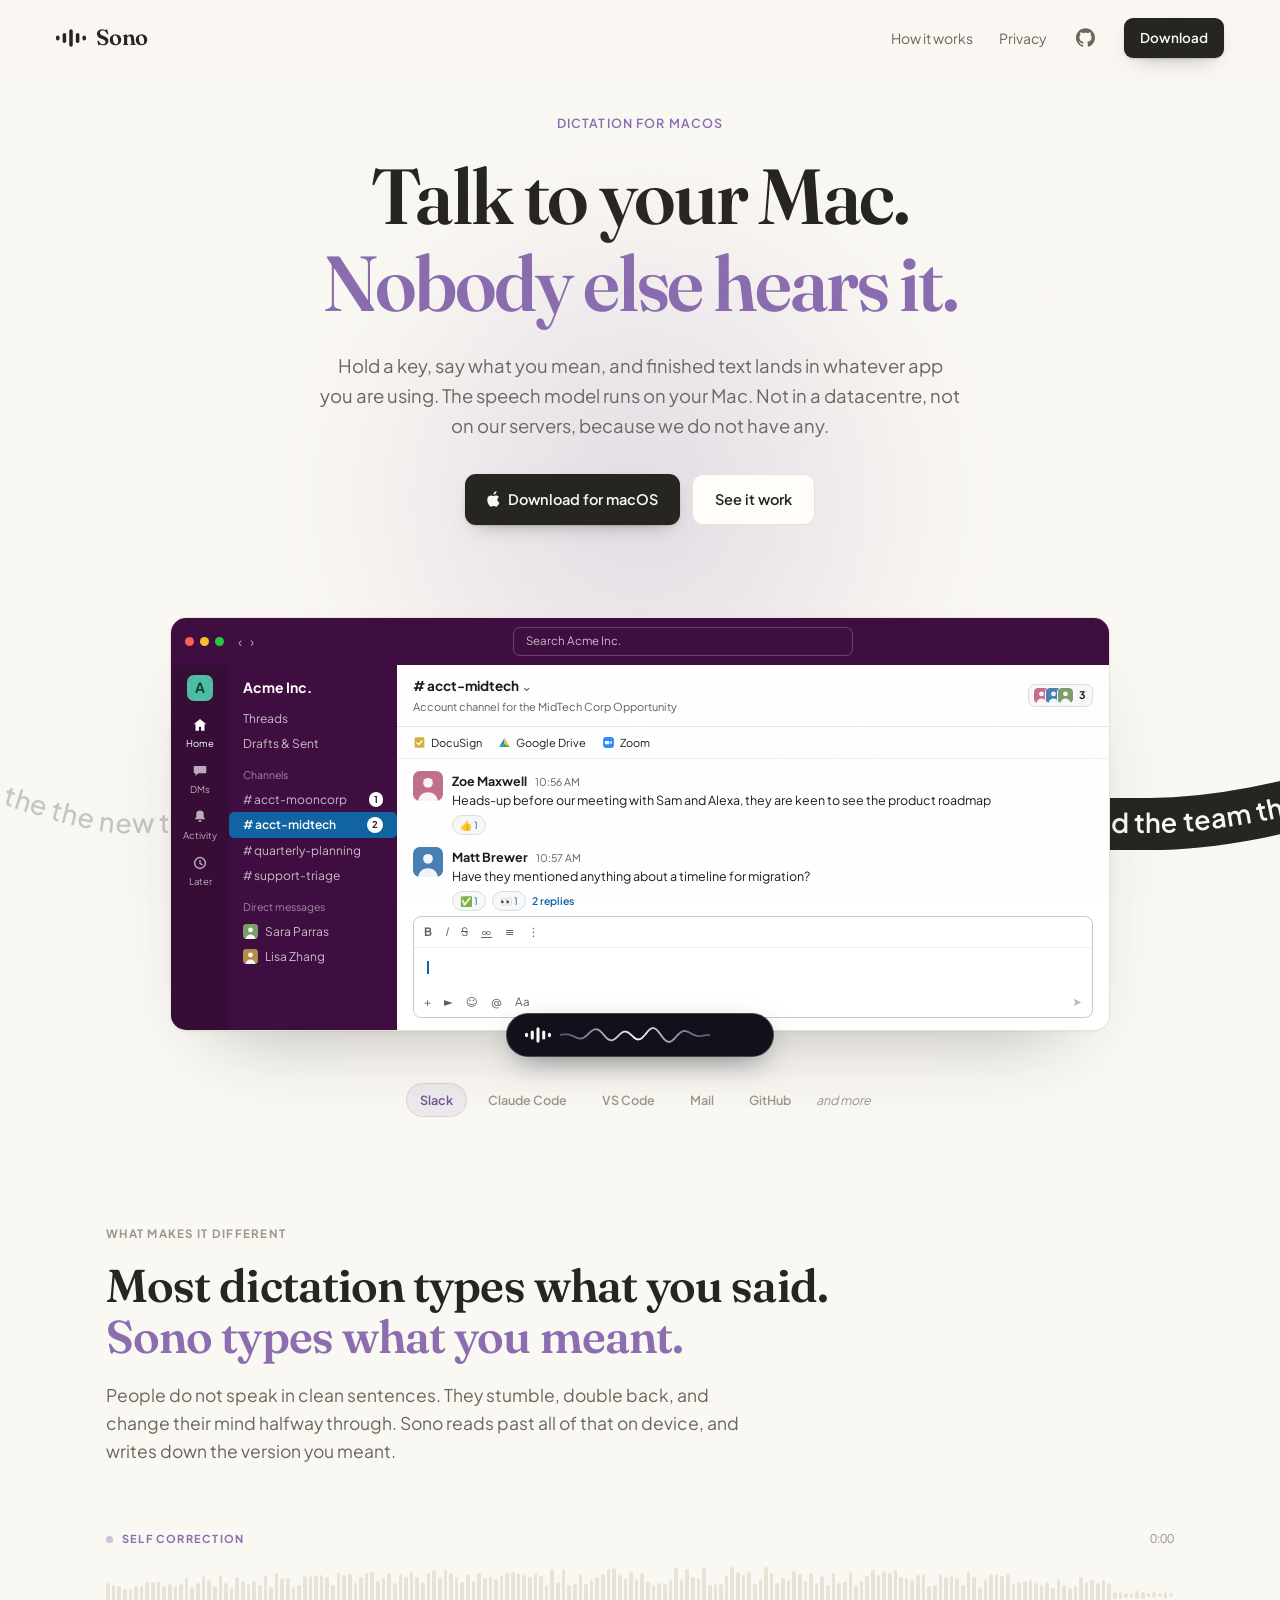
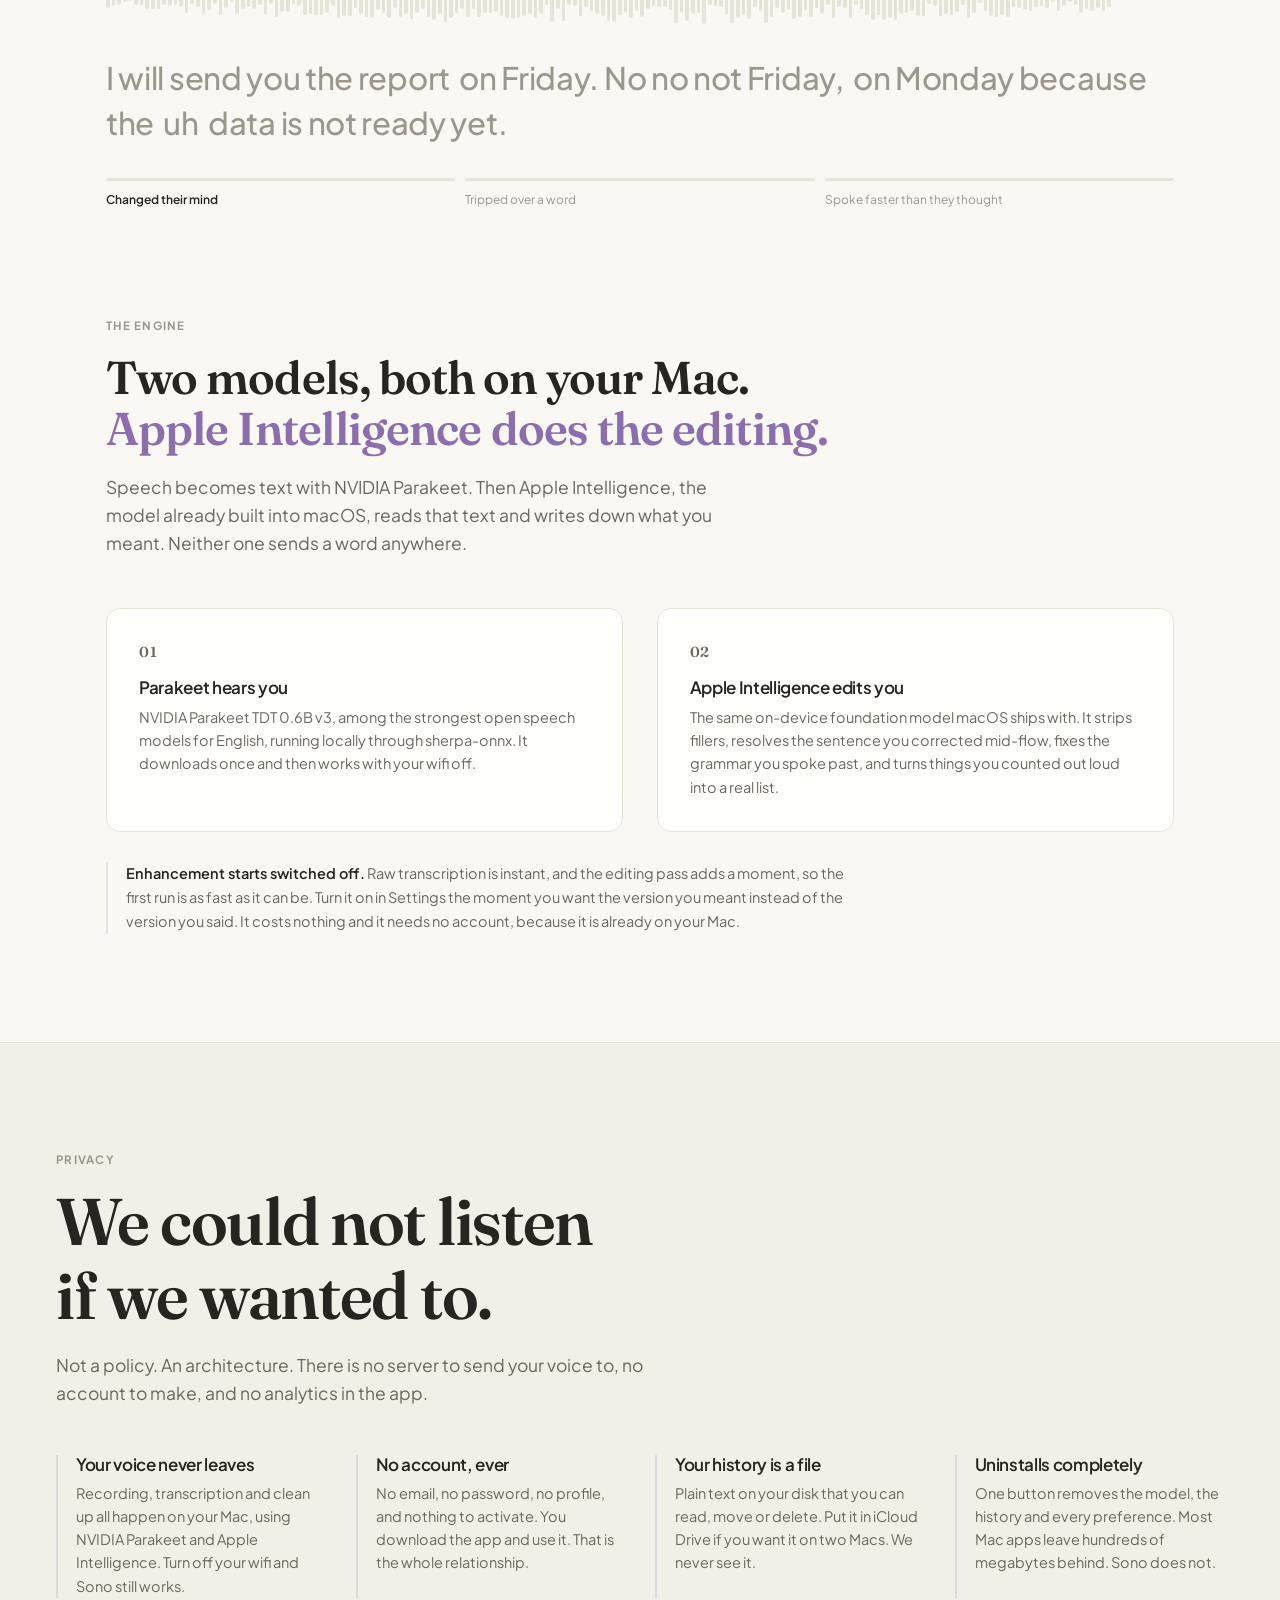
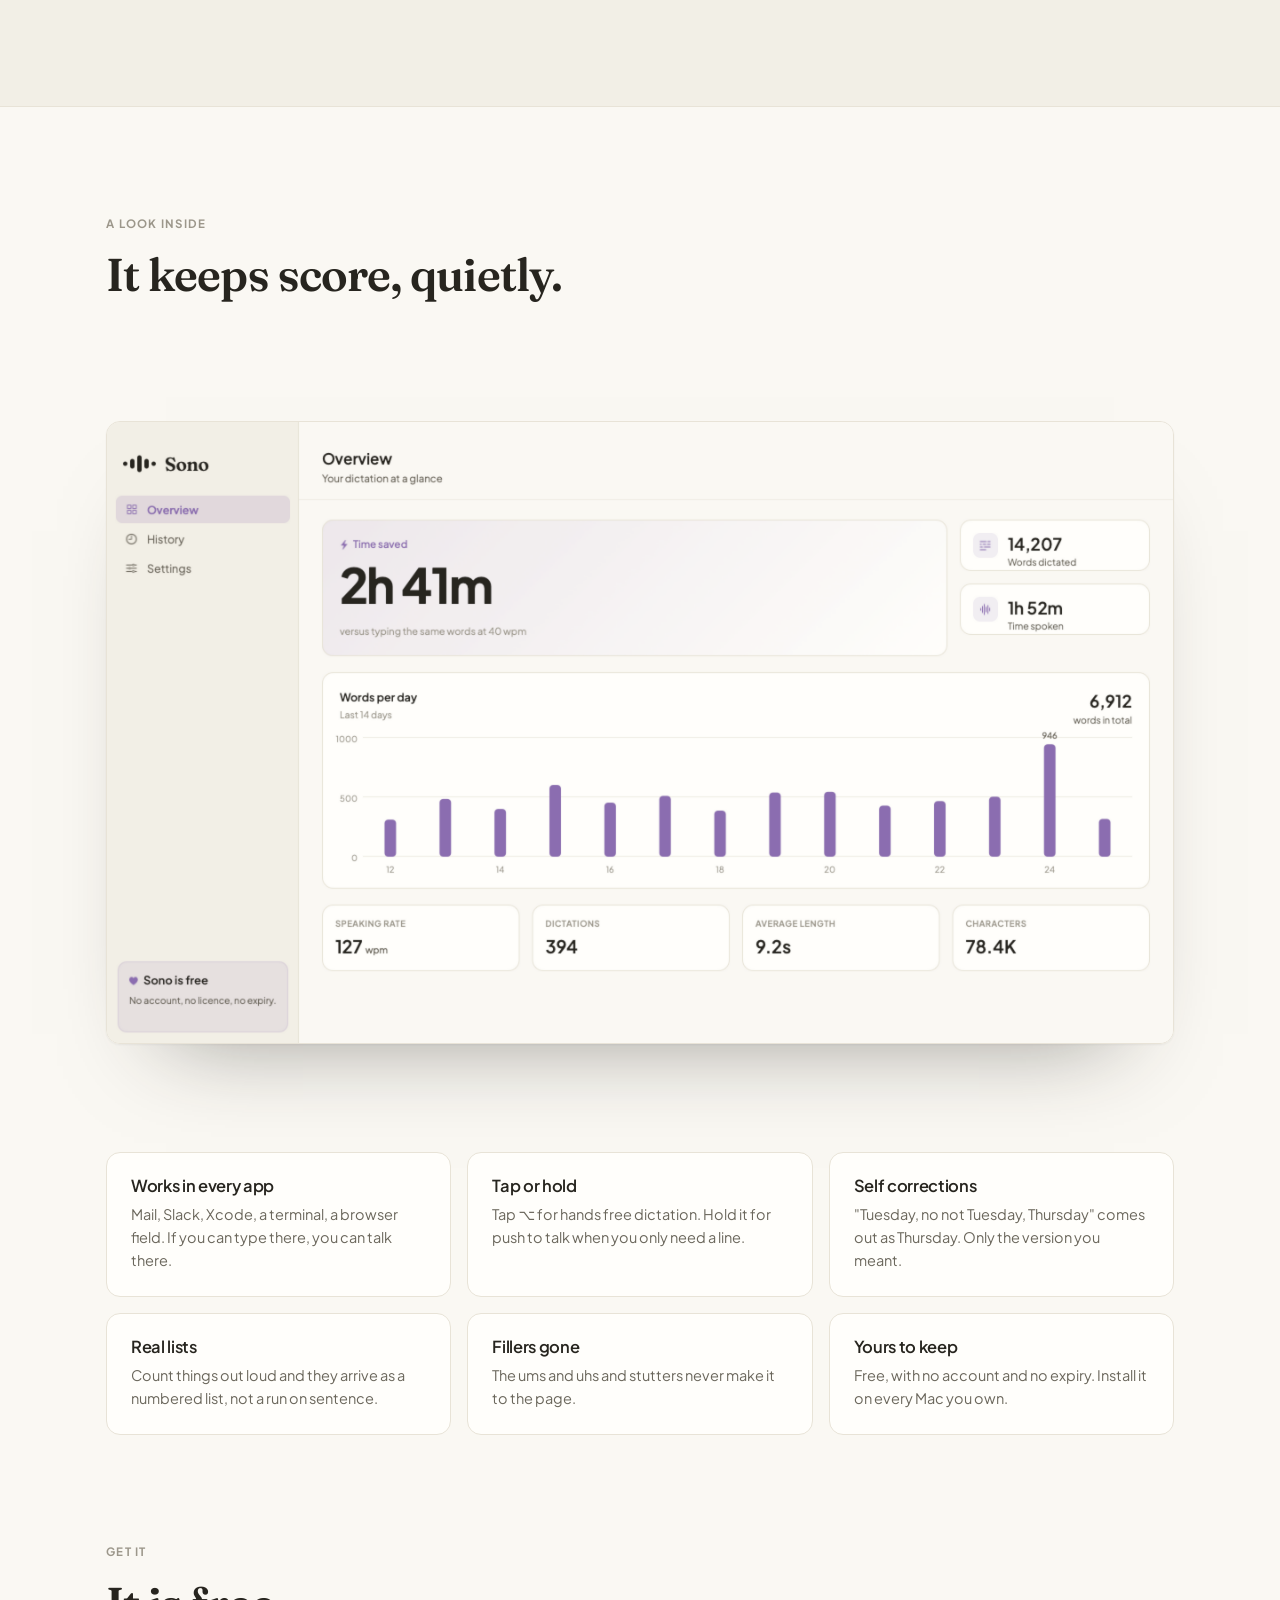
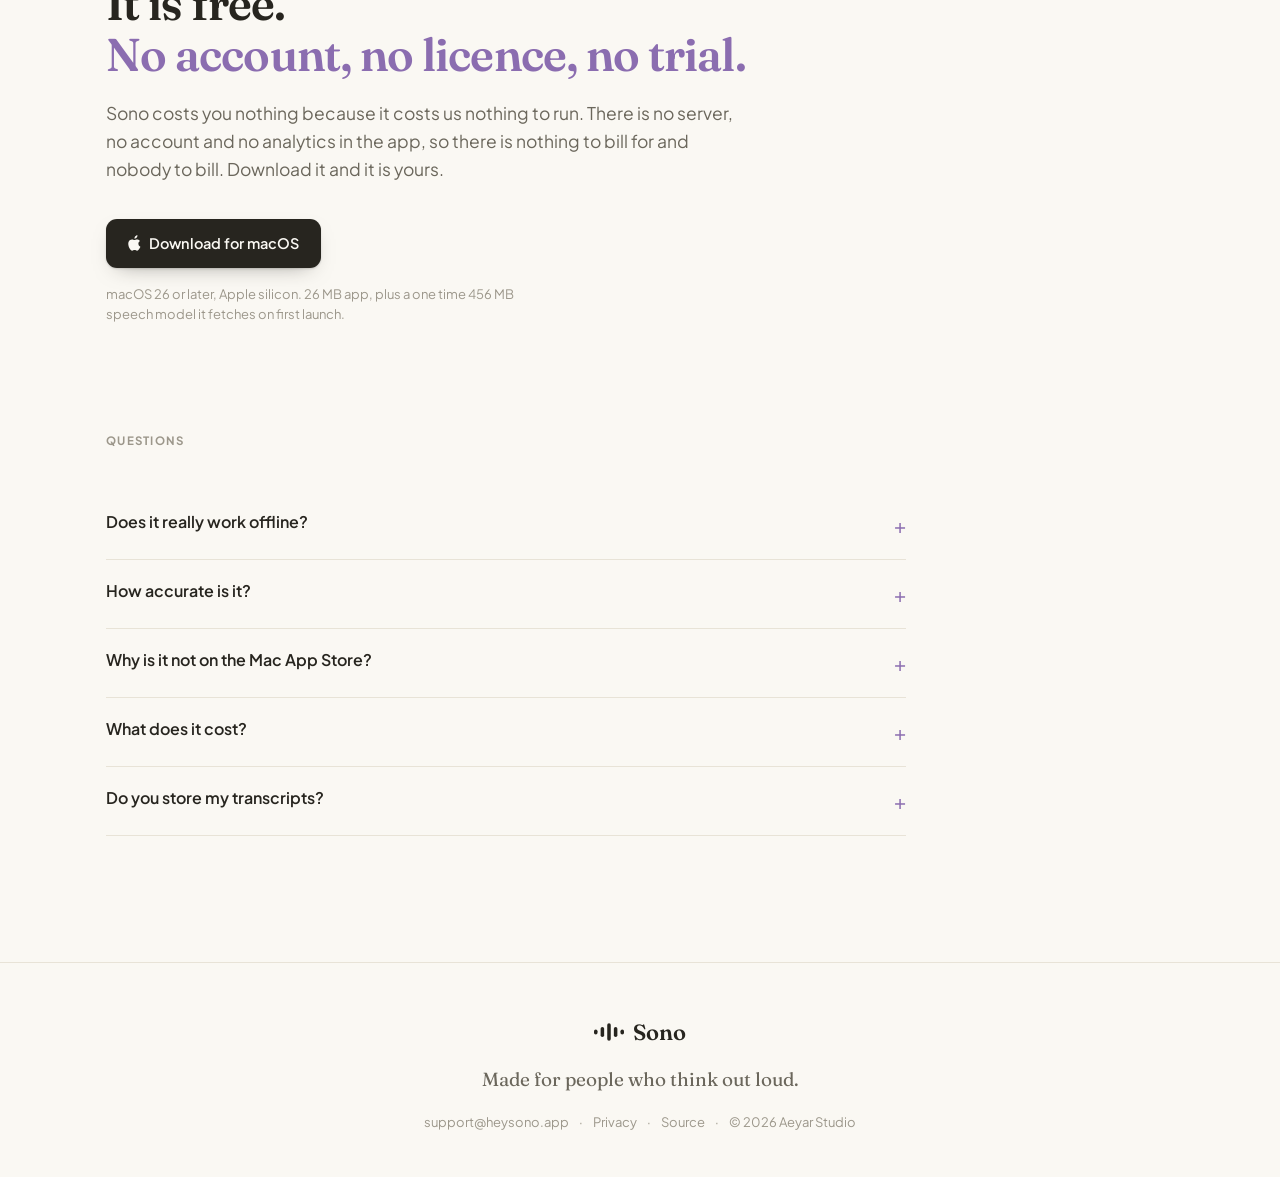
==== Web/index.html @ 5f184757 "Link the source from the site The repo went public today and nothing on heysono.app pointed at it.  " ====
<!doctype html>
<html lang="en">
<head>
<meta charset="utf-8" />
<meta name="viewport" content="width=device-width, initial-scale=1" />
<title>Sono · Dictation that stays on your Mac</title>
<meta name="description" content="Speak anywhere on your Mac and get finished text. Fillers gone, grammar fixed, spoken lists turned into real lists. Nothing is uploaded. Free." />
<link rel="stylesheet" href="css/style.css" />
<link rel="icon" href="img/favicon.svg" type="image/svg+xml" />
<meta property="og:title" content="Sono" />
<meta property="og:description" content="Dictation that stays on your Mac. Free." />
</head>
<body>

<!-- Paper grain. A flat cream fill reads digital; a little tooth reads made. -->
<svg class="grain" aria-hidden="true"><filter id="g"><feTurbulence type="fractalNoise" baseFrequency="0.9" numOctaves="3" /></filter><rect width="100%" height="100%" filter="url(#g)" /></svg>

<header class="nav">
  <a class="brand" href="#top" aria-label="Sono home">
    <svg class="mark" viewBox="0 0 34 20" aria-hidden="true">
      <rect x="0"  y="7.2" width="4" height="5.6" rx="2" />
      <rect x="7.5" y="4.2" width="4" height="11.6" rx="2" />
      <rect x="15" y="0"   width="4" height="20"   rx="2" />
      <rect x="22.5" y="4.2" width="4" height="11.6" rx="2" />
      <rect x="30" y="7.2" width="4" height="5.6" rx="2" />
    </svg>
    <span class="wordmark">Sono</span>
  </a>
  <nav class="nav-links">
    <a href="#how">How it works</a>
    <a href="#privacy">Privacy</a>
    <!-- Icon only, so it survives the 720px rule that drops the text links.
         Icon-only links need an accessible name; the title is for the tooltip,
         the aria-label is what a screen reader announces. -->
    <a class="nav-icon" href="https://github.com/aeyar-studio/sono"
       target="_blank" rel="noopener" aria-label="Sono on GitHub" title="Source on GitHub">
      <svg viewBox="0 0 24 24" aria-hidden="true" focusable="false">
        <path fill="currentColor" d="M12 .297c-6.63 0-12 5.373-12 12 0 5.303 3.438 9.8 8.205 11.385.6.113.82-.258.82-.577 0-.285-.01-1.04-.015-2.04-3.338.724-4.042-1.61-4.042-1.61C4.422 18.07 3.633 17.7 3.633 17.7c-1.087-.744.084-.729.084-.729 1.205.084 1.838 1.236 1.838 1.236 1.07 1.835 2.809 1.305 3.495.998.108-.776.417-1.305.76-1.605-2.665-.3-5.466-1.332-5.466-5.93 0-1.31.465-2.38 1.235-3.22-.135-.303-.54-1.523.105-3.176 0 0 1.005-.322 3.3 1.23.96-.267 1.98-.399 3-.405 1.02.006 2.04.138 3 .405 2.28-1.552 3.285-1.23 3.285-1.23.645 1.653.24 2.873.12 3.176.765.84 1.23 1.91 1.23 3.22 0 4.61-2.805 5.625-5.475 5.92.42.36.81 1.096.81 2.22 0 1.606-.015 2.896-.015 3.286 0 .315.21.69.825.57C20.565 22.092 24 17.592 24 12.297c0-6.627-5.373-12-12-12" />
      </svg>
    </a>
    <a class="btn btn-solid btn-sm" href="/releases/Sono-1.0.dmg" download>Download</a>
  </nav>
</header>

<main id="top">

  <!-- ─────────────────────────────── hero -->
  <section class="hero">
    <div class="hero-glow" aria-hidden="true"></div>
    <p class="eyebrow reveal">Dictation for macOS</p>
    <h1 class="reveal">
      <span class="line">Talk to your Mac.</span>
      <span class="line accent-text">Nobody else hears it.</span>
    </h1>
    <p class="lede reveal">
      Hold a key, say what you mean, and finished text lands in whatever app you
      are using. The speech model runs on your Mac. Not in a datacentre, not on
      our servers, because we do not have any.
    </p>

    <div class="cta reveal">
      <a class="btn btn-solid" href="/releases/Sono-1.0.dmg" download>
        <!-- viewBox cropped to the mark's own ink, so it fills the box it is
             given instead of floating in 24x24 of padding. -->
        <svg class="btn-apple" viewBox="5.2 2.6 14.5 18.3" aria-hidden="true">
          <path d="M17.05 12.54c-.02-2.14 1.75-3.17 1.83-3.22-1-1.46-2.55-1.66-3.1-1.68-1.32-.13-2.58.77-3.25.77-.68 0-1.71-.75-2.81-.73-1.45.02-2.78.84-3.52 2.13-1.5 2.6-.38 6.45 1.08 8.56.72 1.03 1.57 2.18 2.69 2.14 1.08-.04 1.49-.7 2.79-.7 1.3 0 1.67.7 2.8.68 1.16-.02 1.9-1.05 2.61-2.09.82-1.19 1.16-2.34 1.18-2.4-.03-.01-2.26-.87-2.28-3.45z" />
          <path d="M15.16 5.6c.59-.72.99-1.72.88-2.72-.86.03-1.9.57-2.51 1.29-.55.63-1.02 1.65-.89 2.62.96.08 1.93-.48 2.52-1.19z" />
        </svg>
        Download for macOS
      </a>
      <a class="btn btn-ghost" href="#how">See it work</a>
    </div>

    <!-- The island, animating through its real states, into a different app each
         pass. This is the product's UI, not a stock illustration. Scene markup
         lives in js/site.js so the six apps stay next to their copy. -->
    <div class="stage reveal" aria-hidden="true">
      <!-- The stream, running behind the window. Loose grey speech goes in the
           left side, the set black ribbon comes out the right: the app window
           itself is the aperture, so there is no separate pill to explain.

           Fixed 1900px wide against a 1900-unit viewBox, so one unit is one
           pixel. The middle of the path is flat, so both cut edges are vertical.

           The cuts are at 880 and 1020, and they are constants rather than
           measured, because the window is always centred and never wider than
           940px, so it spans at least 783 to 1117 at any viewport. Anything cut
           between those is behind the window at every width. Deriving them from
           a measured rect needed an observer, and a stale or missed measurement
           put the cut *outside* the window, which is what showed the ribbon's
           blunt start in the first place. -->
      <svg class="stream-svg" viewBox="0 0 1900 300">
        <defs>
          <path id="stream-path" d="M -120 62 C 250 62 340 150 440 150 L 1460 150 C 1620 150 1760 62 2020 62" />
          <clipPath id="stream-before"><rect x="-600" y="-80" width="1480" height="460" /></clipPath>
          <clipPath id="stream-after"><rect x="1020" y="-80" width="1580" height="460" /></clipPath>
        </defs>

        <use href="#stream-path" class="stream-ribbon" clip-path="url(#stream-after)" />

        <!-- dy belongs on <text>, not on <textPath>: on the textPath it is
             ignored, which left the baseline sitting on the path and the type
             riding high in the ribbon. Here it offsets perpendicular to the
             curve, so the cap band straddles the path the whole way along. -->
        <text class="stream-raw" clip-path="url(#stream-before)" dy="0.34em">
          <textPath id="stream-raw-tp" href="#stream-path"></textPath>
        </text>
        <text class="stream-clean" clip-path="url(#stream-after)" dy="0.34em">
          <textPath id="stream-clean-tp" href="#stream-path"></textPath>
        </text>
      </svg>

      <div class="fake-window" id="scene"></div>
      <div class="island" id="island">
        <svg class="island-mark" viewBox="0 0 34 20" aria-hidden="true">
          <rect x="0"  y="7.2" width="4" height="5.6" rx="2" />
          <rect x="7.5" y="4.2" width="4" height="11.6" rx="2" />
          <rect x="15" y="0"   width="4" height="20"   rx="2" />
          <rect x="22.5" y="4.2" width="4" height="11.6" rx="2" />
          <rect x="30" y="7.2" width="4" height="5.6" rx="2" />
        </svg>
        <canvas id="wave" width="240" height="40"></canvas>
        <span class="island-label" id="island-label">hold ⌥</span>
      </div>
    </div>

    <div class="scene-tabs reveal" id="scene-tabs" role="group" aria-label="Preview Sono in a different app"></div>
  </section>

  <!-- ─────────────────────────────── the differentiator -->
  <section class="section" id="how">
    <p class="kicker reveal">What makes it different</p>
    <h2 class="reveal">Most dictation types what you said.<br /><em>Sono types what you meant.</em></h2>
    <p class="section-lede reveal">
      People do not speak in clean sentences. They stumble, double back, and
      change their mind halfway through. Sono reads past all of that on device,
      and writes down the version you meant.
    </p>

    <!-- A listening pass, not a before/after table.
         Speech is sound over time, so this is built on a timeline: a real
         waveform with a playhead, and one transcript that Sono cleans up as the
         head sweeps across it. The whole spoken sentence is present from the
         start (nothing streams in, because nothing streams in the app either);
         what moves is the read position. Words behind the head are resolved,
         words ahead of it are still raw. Junk gets struck and lifted out as the
         head reaches it, so the correction is tied to a position in the audio
         rather than to a decorative timer.
         Built by js/site.js from UTTERANCES; markup here is just the shell. -->
    <div class="heard reveal">
      <div class="heard-head">
        <p class="heard-fix"><span class="heard-rec"></span><span id="heard-fix">Listening</span></p>
        <p class="heard-clock"><span id="heard-elapsed">0:00</span></p>
      </div>

      <div class="heard-wave" id="heard-wave" aria-hidden="true">
        <span class="heard-playhead" id="heard-playhead"></span>
      </div>

      <p class="heard-script" id="heard-script"></p>

      <div class="heard-steps" id="heard-steps" role="group" aria-label="Choose an example"></div>
    </div>
  </section>

  <!-- ─────────────────────────────── the engine
       Apple Intelligence was named only in passing, inside a privacy card and an
       FAQ answer, while the section above demonstrates what it does without ever
       saying what does it. This gives it a name and a switch. -->
  <section class="section" id="engine">
    <p class="kicker reveal">The engine</p>
    <h2 class="reveal">Two models, both on your Mac.<br /><em>Apple Intelligence does the editing.</em></h2>
    <p class="section-lede reveal">
      Speech becomes text with NVIDIA Parakeet. Then Apple Intelligence, the model
      already built into macOS, reads that text and writes down what you meant.
      Neither one sends a word anywhere.
    </p>

    <div class="engine-row reveal">
      <article class="engine-step">
        <p class="engine-num">01</p>
        <h3>Parakeet hears you</h3>
        <p>
          NVIDIA Parakeet TDT 0.6B v3, among the strongest open speech models for
          English, running locally through sherpa-onnx. It downloads once and then
          works with your wifi off.
        </p>
      </article>
      <article class="engine-step">
        <p class="engine-num">02</p>
        <h3>Apple Intelligence edits you</h3>
        <p>
          The same on-device foundation model macOS ships with. It strips fillers,
          resolves the sentence you corrected mid-flow, fixes the grammar you
          spoke past, and turns things you counted out loud into a real list.
        </p>
      </article>
    </div>

    <p class="engine-note reveal">
      <strong>Enhancement starts switched off.</strong> Raw transcription is
      instant, and the editing pass adds a moment, so the first run is as fast as
      it can be. Turn it on in Settings the moment you want the version you meant
      instead of the version you said. It costs nothing and it needs no account,
      because it is already on your Mac.
    </p>
  </section>

  <!-- ─────────────────────────────── privacy -->
  <section class="section band" id="privacy">
    <div class="band-inner">
    <p class="kicker reveal">Privacy</p>
    <!-- Not "we do not listen to you": that reads as "your feedback is unwelcome"
         to anyone who has not worked out yet that the subject is audio. Capability
         is also a stronger claim than intent, and it sets up the lede below. -->
    <h2 class="reveal big-claim">We could not listen<br />if we wanted to.</h2>
    <p class="section-lede reveal">
      Not a policy. An architecture. There is no server to send your voice to,
      no account to make, and no analytics in the app.
    </p>
    <ul class="facts">
      <li class="reveal">
        <h3>Your voice never leaves</h3>
        <p>Recording, transcription and clean up all happen on your Mac, using
           NVIDIA Parakeet and Apple Intelligence. Turn off your wifi and Sono
           still works.</p>
      </li>
      <li class="reveal">
        <h3>No account, ever</h3>
        <p>No email, no password, no profile, and nothing to activate. You
           download the app and use it. That is the whole relationship.</p>
      </li>
      <li class="reveal">
        <h3>Your history is a file</h3>
        <p>Plain text on your disk that you can read, move or delete. Put it in
           iCloud Drive if you want it on two Macs. We never see it.</p>
      </li>
      <li class="reveal">
        <h3>Uninstalls completely</h3>
        <p>One button removes the model, the history and every preference. Most
           Mac apps leave hundreds of megabytes behind. Sono does not.</p>
      </li>
    </ul>
    </div>
  </section>

  <!-- ─────────────────────────────── sneak peek -->
  <section class="section" id="peek">
    <p class="kicker reveal">A look inside</p>
    <h2 class="reveal">It keeps score, quietly.</h2>
    <p class="section-lede reveal">
      Every dictation is logged locally, so Sono can tell you how much typing you
      have skipped. Six accent themes, light and dark.
    </p>
    <figure class="shot reveal">
      <img src="img/dashboard.png" alt="Sono's dashboard showing time saved, words dictated and a chart of words per day" width="1200" height="700" loading="lazy" />
    </figure>
  </section>

  <!-- ─────────────────────────────── features -->
  <section class="section" id="features">
    <div class="grid">
      <article class="card reveal"><h3>Works in every app</h3><p>Mail, Slack, Xcode, a terminal, a browser field. If you can type there, you can talk there.</p></article>
      <article class="card reveal"><h3>Tap or hold</h3><p>Tap ⌥ for hands free dictation. Hold it for push to talk when you only need a line.</p></article>
      <article class="card reveal"><h3>Self corrections</h3><p>"Tuesday, no not Tuesday, Thursday" comes out as Thursday. Only the version you meant.</p></article>
      <article class="card reveal"><h3>Real lists</h3><p>Count things out loud and they arrive as a numbered list, not a run on sentence.</p></article>
      <article class="card reveal"><h3>Fillers gone</h3><p>The ums and uhs and stutters never make it to the page.</p></article>
      <article class="card reveal"><h3>Yours to keep</h3><p>Free, with no account and no expiry. Install it on every Mac you own.</p></article>
    </div>
  </section>

  <!-- ─────────────────────────────── download
       Was the pricing section. Keeps id="download" so the section is still
       linkable; the buttons themselves now hit the DMG in R2 directly. -->
  <section class="section" id="download">
    <p class="kicker reveal">Get it</p>
    <h2 class="reveal">It is free.<br /><em>No account, no licence, no trial.</em></h2>
    <p class="section-lede reveal">
      Sono costs you nothing because it costs us nothing to run. There is no
      server, no account and no analytics in the app, so there is nothing to
      bill for and nobody to bill. Download it and it is yours.
    </p>
    <div class="get reveal">
      <a class="btn btn-solid" href="/releases/Sono-1.0.dmg" download>
        <svg class="btn-apple" viewBox="5.2 2.6 14.5 18.3" aria-hidden="true">
          <path d="M17.05 12.54c-.02-2.14 1.75-3.17 1.83-3.22-1-1.46-2.55-1.66-3.1-1.68-1.32-.13-2.58.77-3.25.77-.68 0-1.71-.75-2.81-.73-1.45.02-2.78.84-3.52 2.13-1.5 2.6-.38 6.45 1.08 8.56.72 1.03 1.57 2.18 2.69 2.14 1.08-.04 1.49-.7 2.79-.7 1.3 0 1.67.7 2.8.68 1.16-.02 1.9-1.05 2.61-2.09.82-1.19 1.16-2.34 1.18-2.4-.03-.01-2.26-.87-2.28-3.45z" />
          <path d="M15.16 5.6c.59-.72.99-1.72.88-2.72-.86.03-1.9.57-2.51 1.29-.55.63-1.02 1.65-.89 2.62.96.08 1.93-.48 2.52-1.19z" />
        </svg>
        Download for macOS
      </a>
      <p class="get-note">
        macOS 26 or later, Apple silicon. 26 MB app, plus a one time 456 MB
        speech model it fetches on first launch.
      </p>
    </div>
  </section>

  <!-- ─────────────────────────────── faq -->
  <section class="section" id="faq">
    <p class="kicker reveal">Questions</p>
    <div class="faq reveal">
      <details><summary>Does it really work offline?</summary><p>Yes. Sono downloads its speech model once, then transcribes with no network at all. It reaches the internet for exactly one thing: a daily look for a new version, which you can turn off, and which carries nothing about your text.</p></details>
      <details><summary>How accurate is it?</summary><p>It runs NVIDIA Parakeet TDT 0.6B v3, currently among the strongest open speech models for English, then Apple Intelligence tidies the result. Accuracy is comparable to the cloud services, without the cloud.</p></details>
      <details><summary>Why is it not on the Mac App Store?</summary><p>Pasting into other apps needs Accessibility access, which App Store rules do not permit. Sono is signed and notarised by Apple, so macOS trusts it, and it updates itself.</p></details>
      <details><summary>What does it cost?</summary><p>Nothing. There is no paid tier, no trial limit and no account. Sono runs entirely on your Mac, so it costs us nothing to run and there is nothing for us to charge you for.</p></details>
      <details><summary>Do you store my transcripts?</summary><p>We cannot. They are a file on your disk. There is no server, no bucket and no database on our side.</p></details>
    </div>
  </section>
</main>

<footer class="foot">
  <div class="foot-brand">
    <svg class="mark" viewBox="0 0 34 20" aria-hidden="true">
      <rect x="0"  y="7.2" width="4" height="5.6" rx="2" />
      <rect x="7.5" y="4.2" width="4" height="11.6" rx="2" />
      <rect x="15" y="0"   width="4" height="20"   rx="2" />
      <rect x="22.5" y="4.2" width="4" height="11.6" rx="2" />
      <rect x="30" y="7.2" width="4" height="5.6" rx="2" />
    </svg>
    <span class="wordmark">Sono</span>
  </div>
  <p class="foot-line">Made for people who think out loud.</p>
  <p class="foot-meta">
    <a href="mailto:support@heysono.app">support@heysono.app</a>
    <span aria-hidden="true">·</span>
    <a href="#privacy">Privacy</a>
    <span aria-hidden="true">·</span>
    <a href="https://github.com/aeyar-studio/sono" target="_blank" rel="noopener">Source</a>
    <span aria-hidden="true">·</span>
    <span>&copy; 2026 Aeyar Studio</span>
  </p>
</footer>

<script src="js/site.js"></script>
</body>
</html>
---- Web/css/style.css ----
/* ───────────────────────────────────────────── fonts
   Self hosted on purpose. A page whose headline is "we do not listen to you"
   should not hand every visitor's IP to a font CDN. */
@font-face {
  font-family: 'Plus Jakarta Sans';
  src: url('../fonts/PlusJakartaSans.ttf') format('truetype-variations');
  font-weight: 200 800;
  font-display: swap;
}
@font-face {
  font-family: 'Fraunces';
  src: url('../fonts/Fraunces.ttf') format('truetype-variations');
  font-weight: 100 900;
  font-display: swap;
}

/* ───────────────────────────────────────────── tokens */
:root {
  --cream: #faf8f3;
  --panel: #fffefb;
  --sand: #f2efe6;
  --border: #e8e3d7;
  --border-soft: #f0ede4;

  --ink: #27251f;
  --ink-2: #6b675c;
  --ink-3: #9c978b;

  --accent: #8b6db0;
  --accent-deep: #6f5490;
  --wash: rgba(139, 109, 176, 0.10);
  --tint: rgba(139, 109, 176, 0.18);

  --pill: #12111b;
  --radius: 14px;
  --measure: 640px;
  --ease: cubic-bezier(0.22, 0.61, 0.36, 1);
}

* { box-sizing: border-box; }

html { scroll-behavior: smooth; }

body {
  margin: 0;
  background: var(--cream);
  color: var(--ink);
  font-family: 'Plus Jakarta Sans', -apple-system, system-ui, sans-serif;
  font-size: 16px;
  line-height: 1.6;
  -webkit-font-smoothing: antialiased;
  overflow-x: hidden;
}

/* Paper tooth. 2% noise stops the cream reading as flat digital fill. */
.grain {
  position: fixed;
  inset: 0;
  width: 100%; height: 100%;
  opacity: 0.028;
  pointer-events: none;
  z-index: 100;
  mix-blend-mode: multiply;
}

h1, h2, h3 { font-weight: 600; letter-spacing: -0.02em; line-height: 1.12; margin: 0; }
p { margin: 0; }
a { color: inherit; text-decoration: none; }
em { font-style: normal; color: var(--accent); }

/* ───────────────────────────────────────────── nav */
.nav {
  position: sticky; top: 0; z-index: 50;
  display: flex; align-items: center; justify-content: space-between;
  padding: 18px clamp(20px, 5vw, 56px);
  background: rgba(250, 248, 243, 0.82);
  backdrop-filter: saturate(1.4) blur(14px);
  border-bottom: 1px solid transparent;
  transition: border-color 0.3s var(--ease);
}
.nav.stuck { border-bottom-color: var(--border); }

.brand { display: inline-flex; align-items: center; gap: 10px; }
.mark { width: 30px; height: 18px; fill: var(--ink); }
.wordmark {
  font-family: 'Fraunces', Georgia, serif;
  font-weight: 600; font-size: 22px; letter-spacing: -0.01em;
}

.nav-links { display: flex; align-items: center; gap: clamp(14px, 2vw, 30px); }
/* :not(.btn) matters. A descendant selector outranks .btn-solid, so without it
   the Download button's label went grey on near-black. */
.nav-links a:not(.btn) { font-size: 14px; color: var(--ink-2); transition: color 0.2s; }
.nav-links a:not(.btn):hover { color: var(--ink); }

/* GitHub mark. Sized to the 44px pointer target Apple and WCAG both ask for,
   while the glyph itself stays at nav weight. */
.nav-icon {
  display: inline-flex; align-items: center; justify-content: center;
  width: 34px; height: 34px; margin: 0 -4px;
  border-radius: 9px;
  color: var(--ink-2);
  transition: color 0.2s, background 0.2s;
}
.nav-icon svg { width: 19px; height: 19px; display: block; }
.nav-icon:hover { color: var(--ink); background: var(--sand); }
.nav-icon:focus-visible { outline: 2px solid var(--accent); outline-offset: 2px; }

/* ───────────────────────────────────────────── buttons */
.btn {
  display: inline-flex; align-items: center; justify-content: center; gap: 8px;
  padding: 13px 22px;
  border-radius: 11px;
  font-size: 14.5px; font-weight: 600;
  transition: transform 0.18s var(--ease), background 0.2s, box-shadow 0.25s;
  will-change: transform;
}
.btn-solid {
  background: var(--ink); color: var(--cream);
  box-shadow: 0 1px 2px rgba(39, 37, 31, 0.16), 0 8px 22px -12px rgba(39, 37, 31, 0.5);
}
.btn-solid:hover { transform: translateY(-2px); background: #1b1a15; }
.btn-ghost { color: var(--ink); border: 1px solid var(--border); background: var(--panel); }
.btn-ghost:hover { transform: translateY(-2px); border-color: var(--ink-3); }
.btn-sm { padding: 9px 16px; font-size: 13.5px; border-radius: 9px; }
.btn-block { width: 100%; }
/* currentColor, so it inverts with the button rather than being pinned white.
   The leaf makes the mark read low against cap height, hence the 1px lift. */
.btn-apple { height: 16px; width: 12.7px; fill: currentColor; flex: none; margin-top: -1px; }

/* ───────────────────────────────────────────── hero */
/* Tighter than it was: the stream band now sits above and carries the top space. */
.hero {
  position: relative;
  padding: clamp(20px, 4vh, 46px) clamp(20px, 5vw, 56px) 0;
  max-width: 1180px; margin: 0 auto;
  text-align: center;
}
/* One slow lavender bloom. Follows the pointer a little, never announces itself. */
.hero-glow {
  position: absolute; left: 50%; top: 4%;
  width: min(760px, 90vw); aspect-ratio: 1;
  transform: translate(-50%, 0);
  background: radial-gradient(circle, rgba(139, 109, 176, 0.20), transparent 62%);
  filter: blur(30px);
  pointer-events: none;
  transition: transform 1.6s var(--ease);
}

.eyebrow {
  font-size: 12.5px; font-weight: 600; letter-spacing: 0.09em;
  text-transform: uppercase; color: var(--accent);
  margin-bottom: 20px;
}
.hero h1 {
  font-family: 'Fraunces', Georgia, serif;
  font-size: clamp(40px, 6.4vw, 78px);
  font-weight: 600;
  letter-spacing: -0.03em;
}
.hero h1 .line { display: block; }
.accent-text { color: var(--accent); }

.lede {
  max-width: var(--measure); margin: 24px auto 0;
  font-size: clamp(16px, 1.5vw, 18.5px);
  color: var(--ink-2);
}
.cta { display: flex; gap: 12px; justify-content: center; flex-wrap: wrap; margin-top: 34px; }

/* ───────────────────────────────────────────── the island demo */
.stage {
  position: relative;
  margin: clamp(52px, 8vw, 92px) auto 0;
  max-width: 940px;
}
/* Positioned and stacked above the stream, and opaque, so it hides the cut
   edges where the grey text stops and the ribbon starts. */
.fake-window {
  position: relative; z-index: 1;
  border-radius: 16px;
  background: var(--panel);
  border: 1px solid var(--border);
  box-shadow: 0 1px 2px rgba(39, 37, 31, 0.05), 0 40px 80px -50px rgba(39, 37, 31, 0.42);
  overflow: hidden;
  text-align: left;
}
.fake-bar {
  display: flex; gap: 7px; align-items: center;
  padding: 13px 16px;
  border-bottom: 1px solid var(--border-soft);
  background: var(--sand);
}
.fake-bar i { width: 10px; height: 10px; border-radius: 50%; background: var(--border); }
.win-title {
  margin-left: 10px; font-size: 12px; font-weight: 600;
  color: var(--ink-3); letter-spacing: 0.01em;
}
/* Fixed height across all six scenes. Without it the island, which hangs off the
   window's bottom edge, jumps every time a taller app mounts. Sized to the
   longest scene at the narrowest width this rule covers (Slack, ~219px at 721px),
   because a scene that overflows silently loses the end of its sentence. Slack
   sets the floor: its sidebar, feed and composer need this much room. */
.sc { height: 412px; padding: 22px 24px; overflow: hidden; }
.typed { font-size: 16.5px; line-height: 1.65; color: var(--ink); margin: 0; }
.typed-pre { white-space: pre-wrap; }
/* The paste is instantaneous, like the app's. This only stops it from blinking
   in below the reader's notice. */
@keyframes land { from { opacity: 0; } to { opacity: 1; } }
.typed.landed { animation: land 0.18s var(--ease); }
/* A pseudo-element, not a sibling span: .typed is a block, so a real element
   after it would sit on the next line instead of trailing the text. */
.typed::after {
  content: ''; display: inline-block; width: 2px; height: 1.05em;
  background: var(--accent); margin-left: 2px;
  transform: translateY(2px);
  animation: blink 1.05s steps(2, start) infinite;
}
@keyframes blink { to { opacity: 0; } }

/* ── the six scenes. Recognisable by chrome and wording, no logos. */
.sc p { margin: 0; }

/* ── Slack. Its own aubergine chrome, three columns, and the composer at the
   bottom where the dictation lands. Traffic lights live in the purple bar, so
   this scene is `bare` and draws its own. */
.sc-slack {
  --sk-aubergine: #3f0e40;
  --sk-rail: #350d36;
  padding: 0; display: flex; flex-direction: column;
  font-size: 12px;
}
.sk-dots { display: flex; gap: 6px; flex: none; }
.sk-dots i { width: 9px; height: 9px; border-radius: 50%; display: block; }
.sk-dots i:nth-child(1) { background: #ff5f57; }
.sk-dots i:nth-child(2) { background: #febc2e; }
.sk-dots i:nth-child(3) { background: #28c840; }
.sk-top {
  display: flex; align-items: center; gap: 14px;
  background: var(--sk-aubergine); padding: 9px 14px; flex: none;
}
.sk-arrows { color: rgba(255, 255, 255, 0.6); font-size: 14px; letter-spacing: 3px; }
.sk-search {
  flex: 1; max-width: 340px; margin: 0 auto;
  border: 1px solid rgba(255, 255, 255, 0.22); border-radius: 7px;
  padding: 4px 12px; font-size: 11.5px; color: rgba(255, 255, 255, 0.72);
}
.sk-cols { display: flex; flex: 1; min-height: 0; }
.sk-rail {
  width: 58px; flex: none; background: var(--sk-rail);
  padding: 10px 0; display: flex; flex-direction: column; align-items: center; gap: 12px;
}
.sk-ws {
  width: 26px; height: 26px; border-radius: 7px; margin-bottom: 4px;
  background: #4bbfa5; color: #0f3f36;
  display: flex; align-items: center; justify-content: center;
  font-size: 14px; font-weight: 700;
}
.sk-r {
  display: flex; flex-direction: column; align-items: center; gap: 3px;
  font-size: 9.5px; color: rgba(255, 255, 255, 0.66);
}
/* currentColor, so the active item lights up icon and label together. */
.sk-r svg { width: 16px; height: 16px; fill: currentColor; display: block; }
.sk-r.on { color: #fff; }
.sk-side {
  width: 168px; flex: none; background: var(--sk-aubergine);
  padding: 8px 0 0; overflow: hidden;
}
.sk-side p { padding: 3px 14px; color: rgba(255, 255, 255, 0.72); }
.sk-name { font-size: 14px; font-weight: 700; color: #fff !important; padding-bottom: 8px !important; }
.sk-g {
  font-size: 10.5px; color: rgba(255, 255, 255, 0.5) !important;
  margin-top: 8px !important;
}
.sk-i { display: flex; align-items: center; gap: 7px; border-radius: 5px; margin: 0 6px; }
.sk-i.on { background: #1164a3; color: #fff !important; font-weight: 600; }
.sk-b {
  margin-left: auto; background: #fff; color: var(--sk-aubergine);
  font-size: 9.5px; font-weight: 700; border-radius: 999px; padding: 0 5px;
}
/* Drawn avatars, three sizes: message, sidebar, member cluster. */
.av { width: 30px; height: 30px; flex: none; display: block; }
.av.sm { width: 15px; height: 15px; }
.av.xs { width: 17px; height: 17px; }
.sk-main { flex: 1; min-width: 0; background: #fff; display: flex; flex-direction: column; }
.sk-head {
  padding: 10px 16px; border-bottom: 1px solid #e6e4e6; flex: none;
  display: flex; align-items: center; justify-content: space-between; gap: 12px;
}
.sk-mem {
  display: flex; align-items: center; flex: none;
  border: 1px solid #ddd; border-radius: 7px; padding: 2px 7px 2px 4px; background: #f8f8f8;
}
.sk-mem .av { margin-right: -5px; border: 1.5px solid #fff; border-radius: 5px; }
.sk-mem b { margin-left: 10px; font-size: 10.5px; color: #1d1c1d; }
/* The app shortcut row. Recognisable by name and dot, no borrowed marks. */
.sk-apps {
  display: flex; gap: 16px; padding: 7px 16px !important;
  border-bottom: 1px solid #f0eff0; flex: none;
}
.sk-apps span { display: flex; align-items: center; gap: 5px; font-size: 11px; color: #1d1c1d; }
.sk-apps svg { width: 13px; height: 13px; display: block; flex: none; }
.sk-ch { font-size: 13.5px; font-weight: 700; color: #1d1c1d; }
.sk-ch span { color: #616061; font-weight: 400; }
.sk-desc { font-size: 11px; color: #616061; margin-top: 2px !important; }
.sk-feed { flex: 1; padding: 12px 16px; overflow: hidden; }
.sk-msg { display: flex; gap: 9px; margin-bottom: 12px; }
.sk-who { font-size: 12.5px; font-weight: 700; color: #1d1c1d; }
.sk-who span { font-weight: 400; color: #616061; font-size: 10.5px; margin-left: 6px; }
.sk-txt { font-size: 12.5px; color: #1d1c1d; line-height: 1.5; }
.sk-react { display: flex; align-items: center; gap: 6px; margin-top: 5px !important; }
.sk-react span {
  border: 1px solid #dddddd; border-radius: 999px;
  padding: 1px 7px; font-size: 10px; color: #1264a3; background: #f8f8f8;
}
.sk-react em { font-size: 10.5px; color: #1264a3; font-style: normal; font-weight: 600; }
.sk-box {
  margin: 0 16px 12px; border: 1px solid #c9c8c9; border-radius: 8px;
  flex: none; background: #fff;
}
.sk-tools, .sk-foot {
  display: flex; align-items: center; gap: 13px;
  padding: 6px 10px !important; color: #616061; font-size: 11.5px;
}
.sk-tools { border-bottom: 1px solid #ededed; }
.sk-tools b, .sk-tools i, .sk-tools s, .sk-tools u { font-size: 11.5px; }
.sk-foot em { margin-left: auto; color: #b9b9b9; font-style: normal; }
.sc-slack .typed { font-size: 12.5px; color: #1d1c1d; padding: 9px 11px; min-height: 34px; }
.sc-slack .typed::after { background: #1264a3; }

/* ── Claude Code. A terminal is dark even on a cream page; anything else reads
   as a fake. The mark is a pixel glyph in Anthropic's clay, not a traced logo. */
/* No negative margin to hide the window border: height would then have to be
   calc(100% + 2px), which resolves against a content-sized parent and collapses.
   The 1px cream border reads as the window edge anyway. */
.sc-term {
  background: #141414; padding: 14px 18px;
  font-family: ui-monospace, SFMono-Regular, Menlo, monospace;
  font-size: 12px; line-height: 1.65; color: #e6e4e1;
  display: flex; flex-direction: column;
}
/* The prompt sits at the bottom of a terminal, with the scrollback above it. */
.tm-input { margin-top: auto; }
.tm-dots { margin-bottom: 12px; }
.tm-dots i { opacity: 0.55; }
.tm-hero { display: flex; gap: 14px; align-items: flex-start; margin-bottom: 14px; }
.tm-logo { width: 34px; flex: none; fill: #d97757; margin-top: 2px; }
.tm-name { font-weight: 700; color: #f5f3f1; }
.tm-name span { font-weight: 400; color: #8a8681; }
.tm-meta { color: #8a8681; }
/* Claude Code tints the submitted turn. Same idea, same restraint. */
.tm-you {
  background: #2b2b2b; color: #f5f3f1;
  margin: 0 -18px 12px !important; padding: 2px 18px !important;
}
/* Hanging indent, not flex. Flex would make every inline child its own item and
   insert the gap before punctuation, giving "Read (…)" and "…swift , in the". */
.tm-b { padding-left: 20px; text-indent: -20px; margin-bottom: 8px !important; }
.tm-b em { font-style: normal; color: #8a8681; margin-right: 8px; }
.tm-b em.ok { color: #4ea373; }
.tm-b b { color: #f5f3f1; }
.tm-path { color: #6fa8dc; }
.tm-sub { color: #8a8681; padding-left: 20px; margin-bottom: 14px !important; }
.tm-input {
  border-top: 1px solid #2f2f2f; border-bottom: 1px solid #2f2f2f;
  margin-left: -18px; margin-right: -18px; padding: 9px 18px;
  display: flex; gap: 8px;
}
.tm-gt { color: #8a8681; flex: none; }
.sc-term .typed { min-width: 0; }
.sc-term .typed { font: inherit; color: #f5f3f1; }
/* A block cursor, not a hairline: that is what a terminal shows. */
.sc-term .typed::after {
  width: 7px; height: 1.05em; background: #e6e4e1; margin-left: 1px;
}
.tm-hint { color: #6f6c68; padding-top: 8px; }

.sc-code { padding: 0; display: flex; font-size: 13.5px; }
.vs-side {
  width: 176px; flex: none; background: var(--sand);
  border-right: 1px solid var(--border); padding-bottom: 8px;
}
.vs-side p { padding: 2px 14px; font-size: 11.5px; color: var(--ink-2); }
.vs-dots { padding: 11px 14px 12px !important; }
.vs-h { font-size: 10px !important; letter-spacing: 0.08em; color: var(--ink-3) !important; }
.vs-f { white-space: nowrap; }
.vs-f.in1 { padding-left: 24px !important; }
.vs-f.in2 { padding-left: 38px !important; }
.vs-f.on { background: var(--tint); color: var(--accent-deep) !important; font-weight: 600; }
.vs-body { flex: 1; min-width: 0; display: flex; flex-direction: column; }
.sc-code .vs-tabs { display: flex; gap: 2px; }
.sc-code .vs-tabs span {
  padding: 11px 16px; font-size: 12px; color: var(--ink-3);
  border-bottom: 1px solid var(--border-soft);
}
.sc-code .vs-tabs .on {
  color: var(--ink); background: var(--panel);
  border-bottom: 2px solid var(--accent);
}
.sc-code .vs-rows {
  flex: 1; padding: 12px 0 0 18px;
  font-family: ui-monospace, SFMono-Regular, Menlo, monospace;
  font-size: 12.5px; line-height: 1.85;
}
.sc-code .vs-rows p { display: flex; gap: 16px; }
.sc-code .vs-rows i { color: var(--ink-3); font-style: normal; min-width: 18px; text-align: right; }
.vs-status {
  display: flex; gap: 18px; flex: none;
  border-top: 1px solid var(--border-soft); background: var(--sand);
  padding: 5px 16px !important; font-size: 10.5px; color: var(--ink-2);
}
.sc-code .cm { color: #6c8f6a; }
.sc-code .kw { color: var(--accent-deep); }
.sc-code .fn { color: #2f6f9e; }
.sc-code .pm { color: var(--ink-2); }
.sc-code .dimmed { color: var(--ink-3); }
.sc-code .typed { font: inherit; color: #6c8f6a; }

.sc-mail { display: flex; flex-direction: column; }
.sc-mail .ml-tools {
  display: flex; gap: 20px; font-size: 13px; color: var(--ink-3);
  padding-bottom: 12px !important; border-bottom: 1px solid var(--border-soft);
}
.sc-mail .ml-f {
  font-size: 13.5px; color: var(--ink);
  padding: 9px 0; border-bottom: 1px solid var(--border-soft);
}
.sc-mail .ml-f span { color: var(--ink-3); display: inline-block; width: 62px; }
.sc-mail .ml-body { padding-top: 16px; flex: 1; display: flex; flex-direction: column; }
.sc-mail .typed { font-size: 15px; }
.sc-mail .ml-sig {
  margin-top: auto !important; padding-top: 16px;
  font-size: 13.5px; color: var(--ink-3); line-height: 1.5;
}

.sc-web { padding: 14px 0 0; }
.sc-web .br-url {
  display: flex; align-items: center; gap: 8px;
  margin: 0 18px 18px !important;
  background: var(--sand); border-radius: 999px;
  padding: 8px 14px; font-size: 12.5px; color: var(--ink-2);
}
.sc-web .br-lock {
  width: 8px; height: 10px; border-radius: 2px; flex: none;
  border: 1.5px solid var(--ink-3);
}
.sc-web { display: flex; flex-direction: column; }
.sc-web .br-page { padding: 0 24px; flex: 1; display: flex; flex-direction: column; }
.sc-web .gh-repo { font-size: 13.5px; color: var(--ink-2); }
.sc-web .gh-repo b { color: var(--ink); }
.sc-web .gh-nav {
  display: flex; gap: 18px; margin-top: 10px !important;
  border-bottom: 1px solid var(--border); font-size: 12.5px; color: var(--ink-2);
}
.sc-web .gh-nav span { padding-bottom: 8px; }
.sc-web .gh-nav .on {
  color: var(--ink); font-weight: 600;
  box-shadow: inset 0 -2px 0 #d97757;
}
.sc-web .gh-lab {
  font-size: 12px; font-weight: 600; color: var(--ink-2);
  margin: 14px 0 5px !important;
}
.sc-web .gh-title {
  font-size: 14px; border: 1px solid var(--border); border-radius: 7px;
  padding: 8px 11px; background: var(--panel);
}
.sc-web .gh-box {
  border: 1px solid var(--border); border-radius: 7px;
  background: var(--panel); overflow: hidden;
}
.sc-web .gh-tools {
  display: flex; gap: 14px; align-items: center;
  background: var(--sand); border-bottom: 1px solid var(--border);
  padding: 6px 11px !important; font-size: 11.5px; color: var(--ink-2);
}
.sc-web .typed { font-size: 14px; padding: 10px 11px; }
.sc-web .gh-submit { margin-top: auto !important; padding: 12px 0 !important; text-align: right; }
.sc-web .gh-submit span {
  background: #1f883d; color: #fff; border-radius: 6px;
  padding: 6px 14px; font-size: 12.5px; font-weight: 600;
}

/* ── app picker. Reads as a caption, works as a control. */
.scene-tabs {
  display: flex; flex-wrap: wrap; justify-content: center; gap: 7px;
  margin: 52px auto 0; max-width: 620px;
}
.scene-tab {
  border: 1px solid transparent; background: none; cursor: pointer;
  font: inherit; font-size: 12.5px; font-weight: 600; color: var(--ink-3);
  padding: 6px 13px; border-radius: 999px;
  transition: color 0.2s, background 0.2s, border-color 0.2s;
}
.scene-tab:hover { color: var(--ink); background: var(--sand); }
.scene-tab.on {
  color: var(--accent-deep); background: var(--wash); border-color: var(--tint);
}
.scene-more {
  align-self: center; padding: 6px 4px;
  font-size: 12.5px; color: var(--ink-3); font-style: italic;
}

/* The pill. Same geometry as the app: dark, capsule, grows with state. */
.island {
  position: absolute; left: 50%; bottom: -26px; z-index: 2;
  transform: translateX(-50%);
  display: flex; align-items: center; gap: 9px;
  height: 44px; padding: 0 18px;
  border-radius: 999px;
  background: var(--pill);
  border: 0.8px solid rgba(255, 255, 255, 0.22);
  box-shadow: 0 10px 30px -10px rgba(18, 17, 27, 0.6);
  transition: width 0.45s var(--ease), background 0.4s;
  width: 168px;
}
.island.listening { width: 268px; }
.island.thinking  { width: 200px; }
.island.done      { width: 208px; }
.island-mark { width: 26px; height: 16px; fill: #faf9f7; flex: none; }
#wave { width: 150px; height: 26px; display: none; }
.island.listening #wave { display: block; }
.island-label {
  font-size: 12.5px; font-weight: 600; color: rgba(250, 249, 247, 0.9);
  white-space: nowrap;
}
.island.listening .island-label { display: none; }

/* ───────────────────────────────────────────── the stream
   Full bleed, and it crops rather than squashes: `slice` keeps the type at a
   constant size and lets the ribbon run off both edges, which is the point. */
/* Wider than the stage on purpose, and centred on it, so the ribbon runs out
   past the window and off both edges of the page. body has overflow-x: hidden,
   so the excess is clipped instead of scrolling. */
.stream-svg {
  position: absolute; top: 50%; left: 50%;
  transform: translate(-50%, -50%);
  width: 1900px; height: 300px;
  z-index: 0; pointer-events: none;
}
.stream-ribbon { fill: none; stroke: var(--ink); stroke-width: 52; }
/* No dominant-baseline here. It computes as `middle` but is ignored for glyphs
   inside a textPath, which left the baseline sitting on the path and the type
   riding high in the ribbon. The dy on each textPath does the centring instead,
   and it is honoured everywhere. Setting both would shift the text twice. */
.stream-raw, .stream-clean {
  font-family: 'Plus Jakarta Sans', system-ui, sans-serif;
  font-size: 27px;
}
.stream-raw { fill: rgba(39, 37, 31, 0.24); font-weight: 500; }
.stream-clean { fill: var(--cream); font-weight: 600; }

/* ───────────────────────────────────────────── sections */
.section {
  max-width: 1180px; margin: 0 auto;
  padding: clamp(74px, 12vh, 132px) clamp(20px, 5vw, 56px) 0;
}
.band {
  margin-top: clamp(74px, 12vh, 132px);
  background: var(--sand);
  max-width: none;
  padding-bottom: clamp(74px, 12vh, 132px);
  border-top: 1px solid var(--border);
  border-bottom: 1px solid var(--border);
}
.band-inner { max-width: 1180px; margin: 0 auto; }

.kicker {
  font-size: 11.5px; font-weight: 700; letter-spacing: 0.11em;
  text-transform: uppercase; color: var(--ink-3);
  margin-bottom: 16px;
}
.section h2 {
  font-family: 'Fraunces', Georgia, serif;
  font-size: clamp(28px, 3.6vw, 46px);
  max-width: 780px;
}
.big-claim { font-size: clamp(34px, 5.4vw, 66px) !important; }
.section-lede {
  max-width: var(--measure); margin-top: 18px;
  font-size: clamp(15.5px, 1.4vw, 17.5px); color: var(--ink-2);
}

/* ───────────────────────────────────────────── the listening pass
   No card. The rest of the page is panels, so this one sits open on the cream
   with the waveform as its only hard graphic, and the transcript set big. */
.heard { margin-top: clamp(40px, 5vw, 64px); }

.heard-head {
  display: flex; align-items: baseline; justify-content: space-between;
  gap: 16px; margin-bottom: 16px;
}
.heard-fix {
  display: flex; align-items: center; gap: 9px;
  font-size: 11px; font-weight: 700; letter-spacing: 0.11em;
  text-transform: uppercase; color: var(--accent);
}
/* The recording tell. Breathes while a pass is running, still when it is not. */
.heard-rec {
  width: 7px; height: 7px; border-radius: 50%; flex: none;
  background: var(--accent); opacity: 0.4;
}
.heard.running .heard-rec { animation: heardRec 1.5s ease-in-out infinite; }
@keyframes heardRec {
  0%, 100% { opacity: 0.35; transform: scale(1); }
  50% { opacity: 1; transform: scale(1.35); }
}
.heard-clock {
  font-size: 12px; color: var(--ink-3);
  font-variant-numeric: tabular-nums;
}

/* ── waveform. Bars behind the head are lit, bars ahead are pale. */
.heard-wave {
  position: relative;
  display: flex; align-items: center; gap: 2px;
  height: 62px; overflow: hidden;
}
.heard-wave i {
  flex: 1 1 0; min-width: 0;
  border-radius: 2px;
  background: var(--border);
  transition: background 0.25s linear, opacity 0.25s linear;
}
.heard-wave i.lit { background: var(--accent); }
.heard-wave i.spent { background: var(--tint); }
.heard-playhead {
  position: absolute; top: 0; bottom: 0; left: 0;
  width: 2px; border-radius: 2px;
  background: var(--accent);
  box-shadow: 0 0 12px 2px rgba(139, 109, 176, 0.45);
  opacity: 0;
}
.heard.running .heard-playhead { opacity: 1; }

/* ── the transcript. Big, because this is the thing being read. */
.heard-script {
  margin: clamp(20px, 2.4vw, 30px) 0 0;
  font-size: clamp(21px, 2.5vw, 31px); line-height: 1.45;
  font-weight: 500; letter-spacing: -0.01em;
  color: var(--ink-3);
  /* min-height is set by js from the tallest raw transcript at this width. */
}
.heard-script .tk { transition: color 0.3s var(--ease); margin-right: 0.3em; }
/* Behind the head: resolved, and set in ink. */
.heard-script .tk.done { color: var(--ink); }

.heard-script .tk.cut, .heard-script .tk.add {
  display: inline-block; white-space: nowrap; position: relative;
}
.heard-script .tk.cut::after {
  content: ''; position: absolute; left: -2px; right: -2px; top: 55%;
  height: 2px; border-radius: 1px; background: var(--accent);
  transform: scaleX(0); transform-origin: left center;
  transition: transform 0.22s linear;
}
.heard-script .tk.cut.struck::after { transform: scaleX(1); }
/* Lifted out of the line rather than merely hidden: it reads as removal.
   Collapse is font-size, not max-width, because max-width needs overflow:hidden
   and that drops an inline-block's baseline off the line it sits on. */
.heard-script .tk.cut.gone {
  font-size: 0; margin-right: 0; opacity: 0;
  transform: translateY(-0.45em);
  transition: font-size 0.32s var(--ease), margin-right 0.32s var(--ease),
              opacity 0.26s linear, transform 0.32s var(--ease);
}
.heard-script .tk.add { font-size: 0; margin-right: 0; opacity: 0; }
.heard-script .tk.add.grown {
  font-size: 1em; margin-right: 0.3em; opacity: 1; color: var(--ink);
  transition: font-size 0.34s var(--ease), margin-right 0.34s var(--ease),
              opacity 0.3s linear 0.06s;
}

/* ── the three passes. Progress bars, so there is nothing to click but also no
   button shouting "next example". */
.heard-steps { display: flex; gap: 10px; margin-top: clamp(22px, 2.6vw, 32px); }
.heard-step {
  flex: 1; border: 0; padding: 0; background: none; cursor: pointer;
  text-align: left; font: inherit;
}
.heard-step-bar {
  display: block; height: 3px; border-radius: 2px;
  background: var(--border); overflow: hidden;
}
.heard-step-bar b {
  display: block; height: 100%; width: 0;
  background: var(--accent); border-radius: 2px;
}
.heard-step-label {
  display: block; margin-top: 9px;
  font-size: 12px; color: var(--ink-3);
  transition: color 0.25s;
}
.heard-step[aria-current='true'] .heard-step-label { color: var(--ink); font-weight: 600; }
.heard-step:hover .heard-step-label { color: var(--ink-2); }

/* ───────────────────────────────────────────── the engine
   Two numbered steps rather than cards: the order is the point, since one model
   hands its output to the other. */
.engine-row {
  display: grid; grid-template-columns: 1fr 1fr;
  gap: clamp(18px, 2.6vw, 34px);
  margin-top: clamp(34px, 4vw, 52px);
}
.engine-step {
  background: var(--panel);
  border: 1px solid var(--border);
  border-radius: var(--radius);
  padding: clamp(22px, 2.6vw, 32px);
}
.engine-num {
  font-family: 'Fraunces', Georgia, serif;
  font-size: 13px; font-weight: 600; letter-spacing: 0.04em;
  color: var(--accent);
  margin-bottom: 14px;
}
.engine-step h3 { font-size: 17px; margin-bottom: 9px; }
.engine-step p { font-size: 14.5px; color: var(--ink-2); line-height: 1.6; }

/* The honest bit: the editing pass is a switch, not a promise. Set apart so it
   reads as a note rather than another feature claim. */
.engine-note {
  margin-top: clamp(20px, 2.4vw, 30px);
  max-width: 760px;
  padding-left: 18px;
  border-left: 2px solid var(--tint);
  font-size: 14.5px; line-height: 1.65; color: var(--ink-2);
}
.engine-note strong { color: var(--ink); font-weight: 600; }

/* ───────────────────────────────────────────── facts */
.facts {
  list-style: none; padding: 0; margin: 48px 0 0;
  display: grid; grid-template-columns: repeat(auto-fit, minmax(258px, 1fr));
  gap: clamp(18px, 2.4vw, 30px);
}
.facts h3 { font-size: 17px; margin-bottom: 8px; }
.facts p { font-size: 14.5px; color: var(--ink-2); }
.facts li { padding-left: 18px; border-left: 2px solid var(--tint); }

/* ───────────────────────────────────────────── shot */
.shot { margin: 46px 0 0; }
.shot img {
  width: 100%; height: auto; display: block;
  border-radius: var(--radius);
  border: 1px solid var(--border);
  box-shadow: 0 1px 2px rgba(39, 37, 31, 0.05), 0 50px 90px -60px rgba(39, 37, 31, 0.5);
}

/* ───────────────────────────────────────────── grid */
.grid {
  display: grid; grid-template-columns: repeat(auto-fit, minmax(268px, 1fr));
  gap: 16px;
}
.card {
  background: var(--panel); border: 1px solid var(--border);
  border-radius: var(--radius); padding: 24px;
  transition: transform 0.24s var(--ease), border-color 0.24s;
}
.card:hover { transform: translateY(-3px); border-color: var(--ink-3); }
.card h3 { font-size: 16.5px; margin-bottom: 7px; }
.card p { font-size: 14.5px; color: var(--ink-2); }

/* ───────────────────────────────────────────── get it
   Replaced the price card. Nothing to compare and no figure to show, so it is
   just the button and the requirements. */
.get { margin-top: 36px; }
.get-note {
  margin-top: 16px; max-width: 420px;
  font-size: 13px; color: var(--ink-3); line-height: 1.55;
}

/* ───────────────────────────────────────────── faq */
.faq { margin-top: 40px; max-width: 800px; }
details {
  border-bottom: 1px solid var(--border);
  padding: 18px 0;
}
summary {
  cursor: pointer; font-size: 16px; font-weight: 600;
  list-style: none; display: flex; justify-content: space-between; gap: 16px;
}
summary::-webkit-details-marker { display: none; }
summary::after {
  content: '+'; color: var(--accent); font-weight: 400; font-size: 20px;
  transition: transform 0.25s var(--ease);
}
details[open] summary::after { transform: rotate(45deg); }
details p { margin-top: 11px; font-size: 14.5px; color: var(--ink-2); max-width: 68ch; }

/* ───────────────────────────────────────────── footer */
.foot {
  margin-top: clamp(84px, 14vh, 150px);
  padding: 52px clamp(20px, 5vw, 56px) 44px;
  border-top: 1px solid var(--border);
  text-align: center;
}
.foot-brand { display: inline-flex; align-items: center; gap: 9px; }
.foot-line {
  font-family: 'Fraunces', Georgia, serif;
  font-size: 19px; margin-top: 14px; color: var(--ink-2);
}
.foot-meta { margin-top: 18px; font-size: 13px; color: var(--ink-3); display: flex; gap: 10px; justify-content: center; flex-wrap: wrap; }
.foot-meta a:hover { color: var(--ink); }

/* ───────────────────────────────────────────── reveal on scroll */
.reveal { opacity: 0; transform: translateY(14px); transition: opacity 0.62s var(--ease), transform 0.62s var(--ease); }
.reveal.in { opacity: 1; transform: none; }

@media (max-width: 720px) {
  /* Text links go; the GitHub mark stays, since an icon costs almost no width. */
  .nav-links a:not(.btn):not(.nav-icon) { display: none; }
  .island { width: 148px; padding: 0 14px; }
  .island.listening { width: min(88vw, 268px); }
  /* 40px Fraunces breaks "Nobody else hears it." with "it." alone on line 3. */
  .hero h1 { font-size: 33px; }
  .big-claim { font-size: 31px !important; }
  /* Two auto-width buttons centre-align into a ragged stack. Match their edges. */
  .cta { flex-direction: column; align-items: stretch; }
  /* Every sentence wraps to roughly twice the lines at this width, so the desktop
     scene height clips four of the six. Taller box, smaller code. */
  .sc { height: 420px; padding: 18px 18px; }
  /* GitHub is the tallest scene here: the URL and the five nav items both wrap,
     and the description takes five lines at this width. */
  .sc-web .br-url { white-space: nowrap; overflow: hidden; }
  .sc-web .gh-repo, .sc-web .gh-nav span:nth-child(n+4) { display: none; }
  .sc-web .typed { font-size: 12.5px; }
  .sc-web .gh-title { font-size: 12.5px; }
  .sc-term { font-size: 11px; padding: 12px 14px; }
  .tm-you, .tm-input { margin-left: -14px; margin-right: -14px; padding-left: 14px; padding-right: 14px; }
  /* Both apps drop their side panels at this width, same as the real ones do.
     Kept at 375px there is no room left for the content they frame. */
  .engine-row { grid-template-columns: 1fr; }
  .sk-rail, .sk-side, .vs-side { display: none; }
  .sc-code { padding: 0; }
  .sc-code .vs-rows { font-size: 10.5px; padding-left: 10px; }
  .sc-code .vs-rows p { gap: 10px; }
  .sk-search { max-width: none; }
  .sk-apps { gap: 11px; }
  .sk-desc { display: none; }
}

/* Anyone who asks for less motion gets none of it. */
@media (prefers-reduced-motion: reduce) {
  * { animation-duration: 0.001s !important; transition-duration: 0.001s !important; }
  .reveal { opacity: 1; transform: none; }
  .typed::after { display: none; }
  html { scroll-behavior: auto; }
}
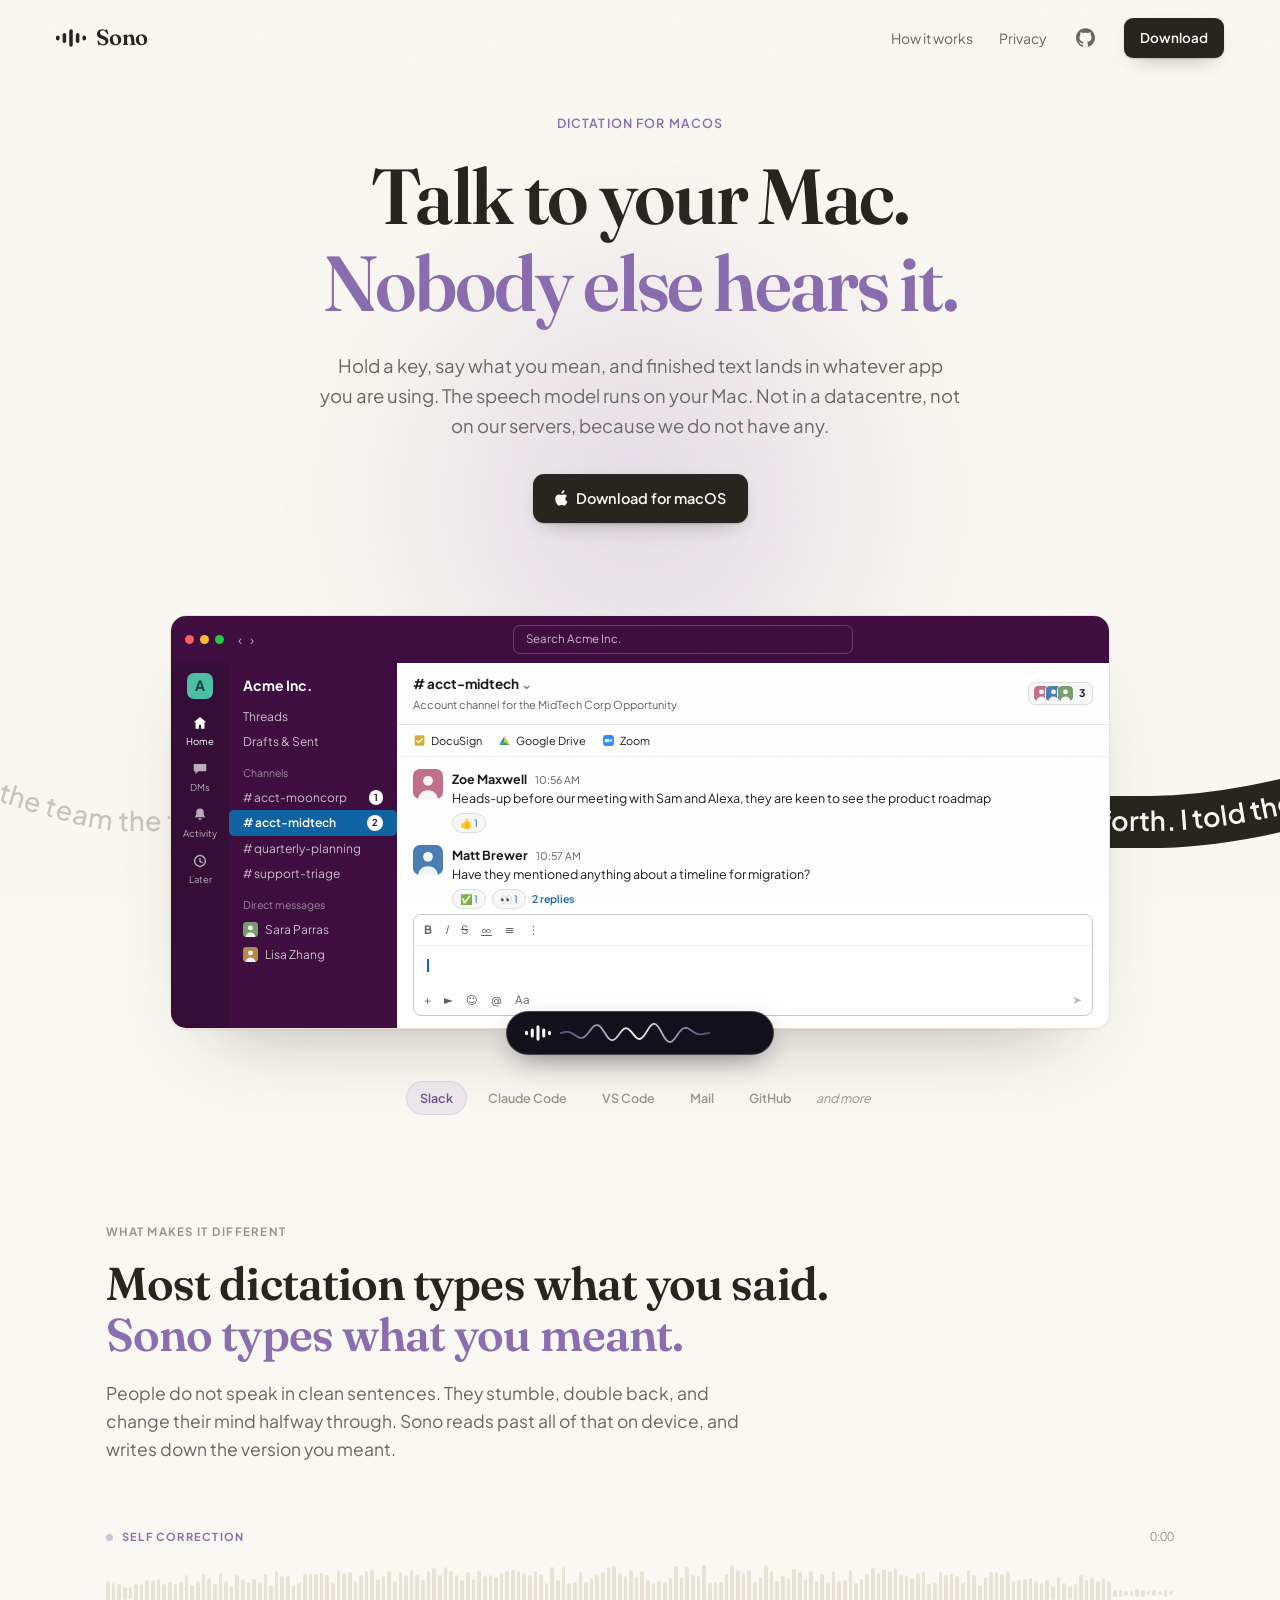
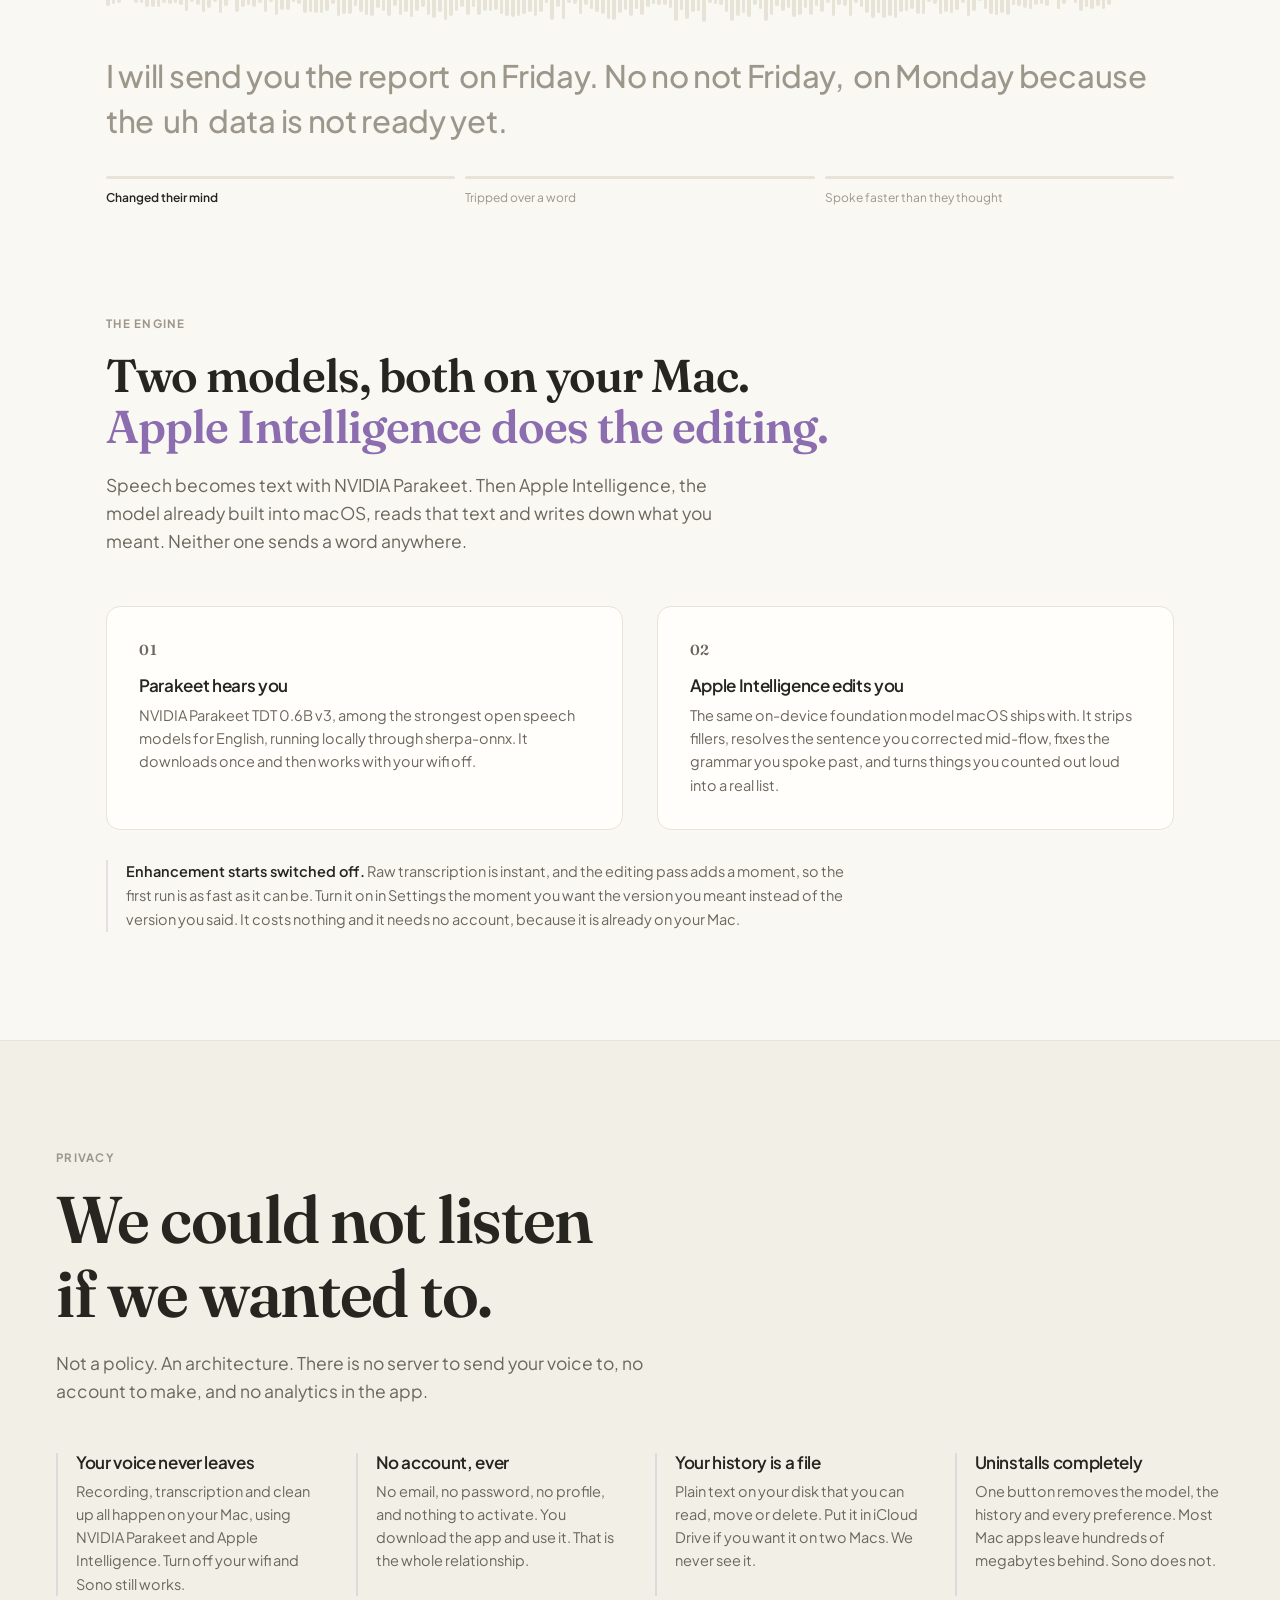
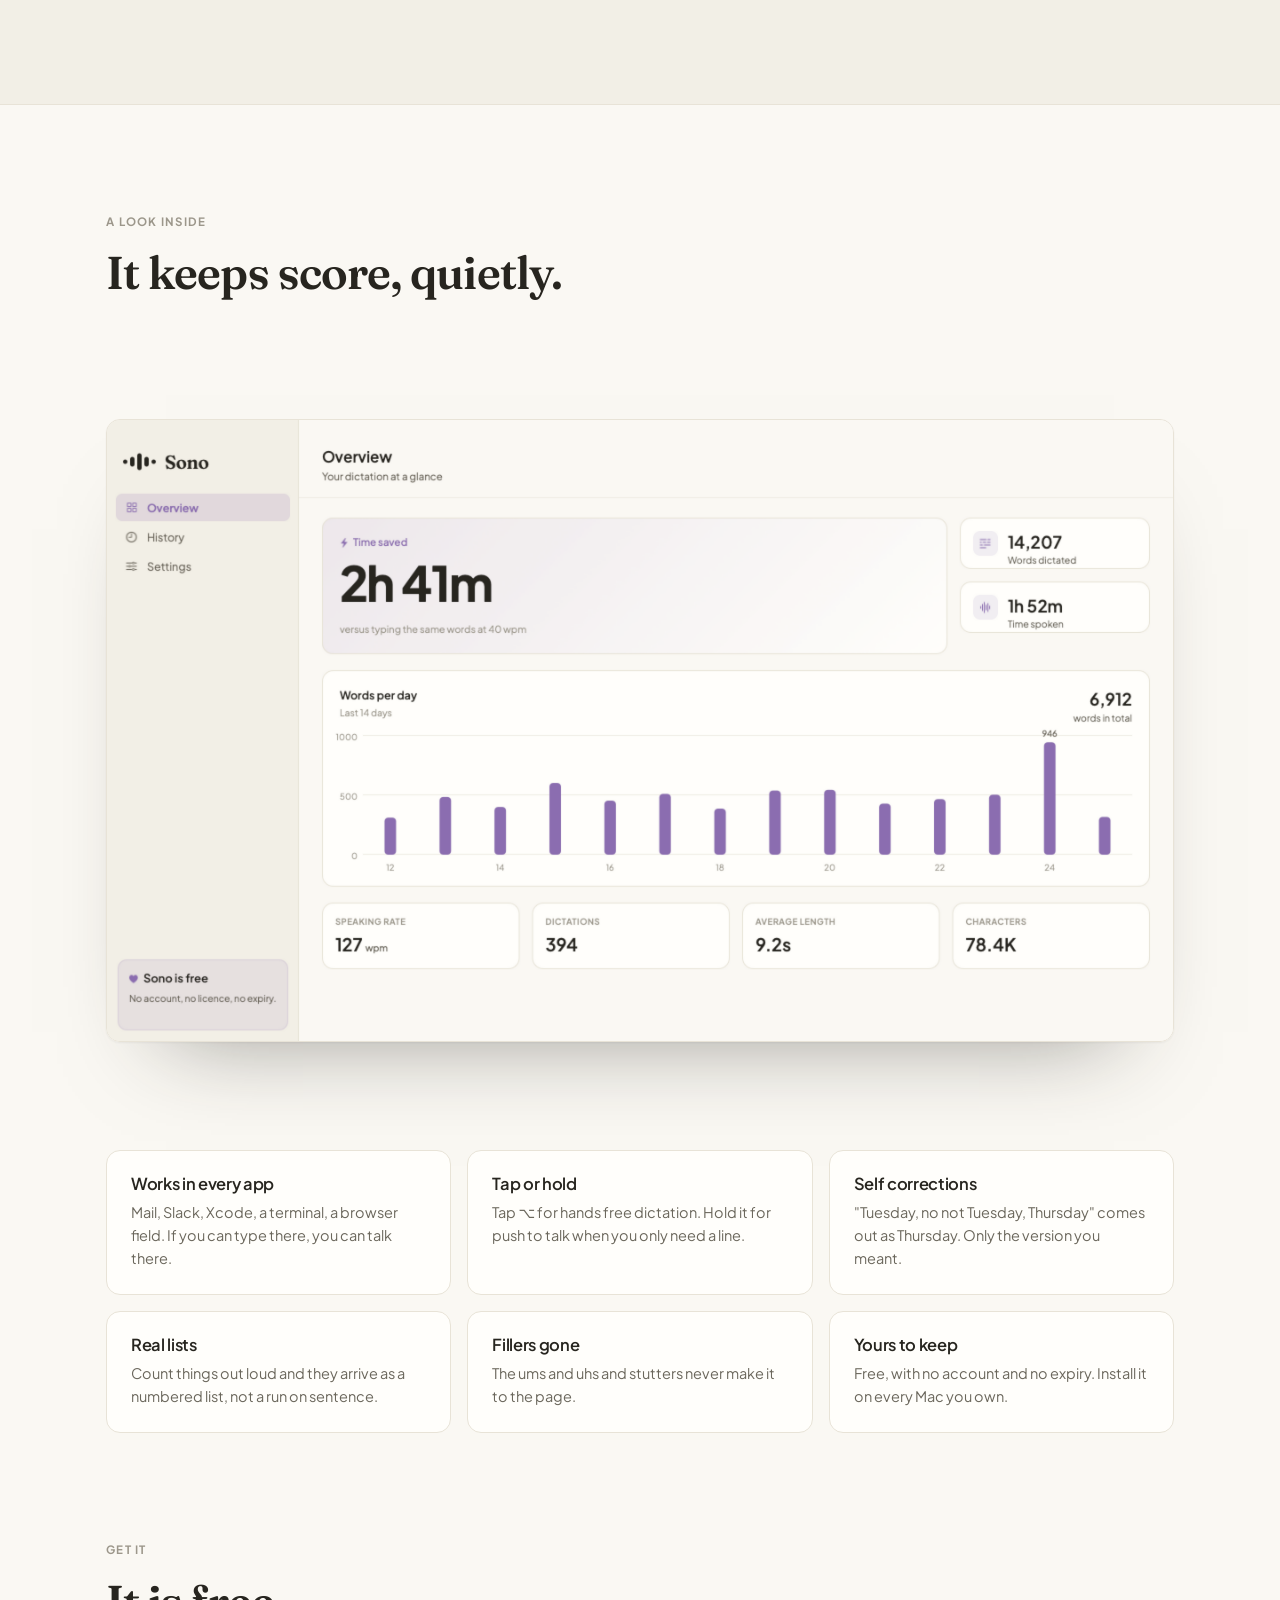
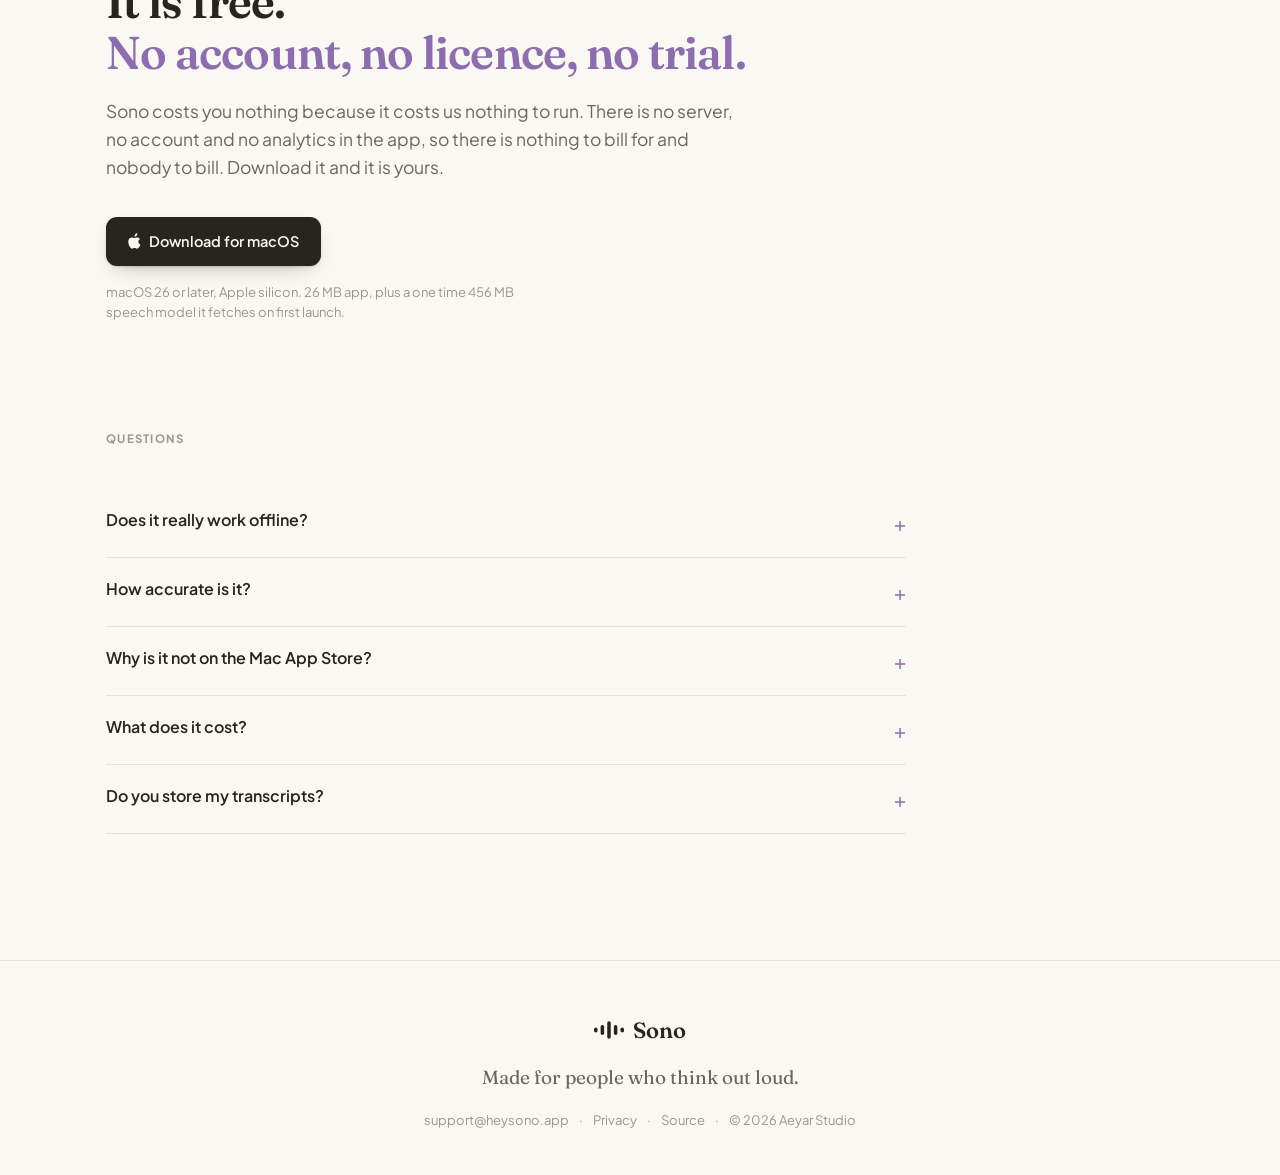
==== commit 2fe46144: "Drop the stream below desktop, and the second hero button The stream is a fixed 1900px band centred " ====
--- a/Web/index.html
+++ b/Web/index.html
@@ -68,7 +68,6 @@
         </svg>
         Download for macOS
       </a>
-      <a class="btn btn-ghost" href="#how">See it work</a>
     </div>
 
     <!-- The island, animating through its real states, into a different app each
--- a/Web/css/style.css
+++ b/Web/css/style.css
@@ -807,6 +807,22 @@
 /* ───────────────────────────────────────────── reveal on scroll */
 .reveal { opacity: 0; transform: translateY(14px); transition: opacity 0.62s var(--ease), transform 0.62s var(--ease); }
 .reveal.in { opacity: 1; transform: none; }
+
+/* Phones and iPads: no stream.
+   It is a fixed 1900px band centred on the stage, so on a narrow viewport the
+   ribbon runs far past both edges and what is left on screen reads as stray
+   words rather than speech going in and text coming out. The effect needs the
+   room to be legible, so below the desktop range it is dropped entirely.
+
+   display:none, not visibility/opacity: it takes the SVG out of the render tree,
+   which is what kills the text-on-path relayout the marquee would otherwise pay
+   for on every frame. The rAF loop in initStream keeps ticking, but with nothing
+   rendered it is down to two attribute writes a frame. Gating the loop as well
+   would mean re-initialising it whenever an iPad is rotated across 1024px, which
+   is more moving parts than the saving is worth. */
+@media (max-width: 1024px) {
+  .stream-svg { display: none; }
+}
 
 @media (max-width: 720px) {
   /* Text links go; the GitHub mark stays, since an icon costs almost no width. */
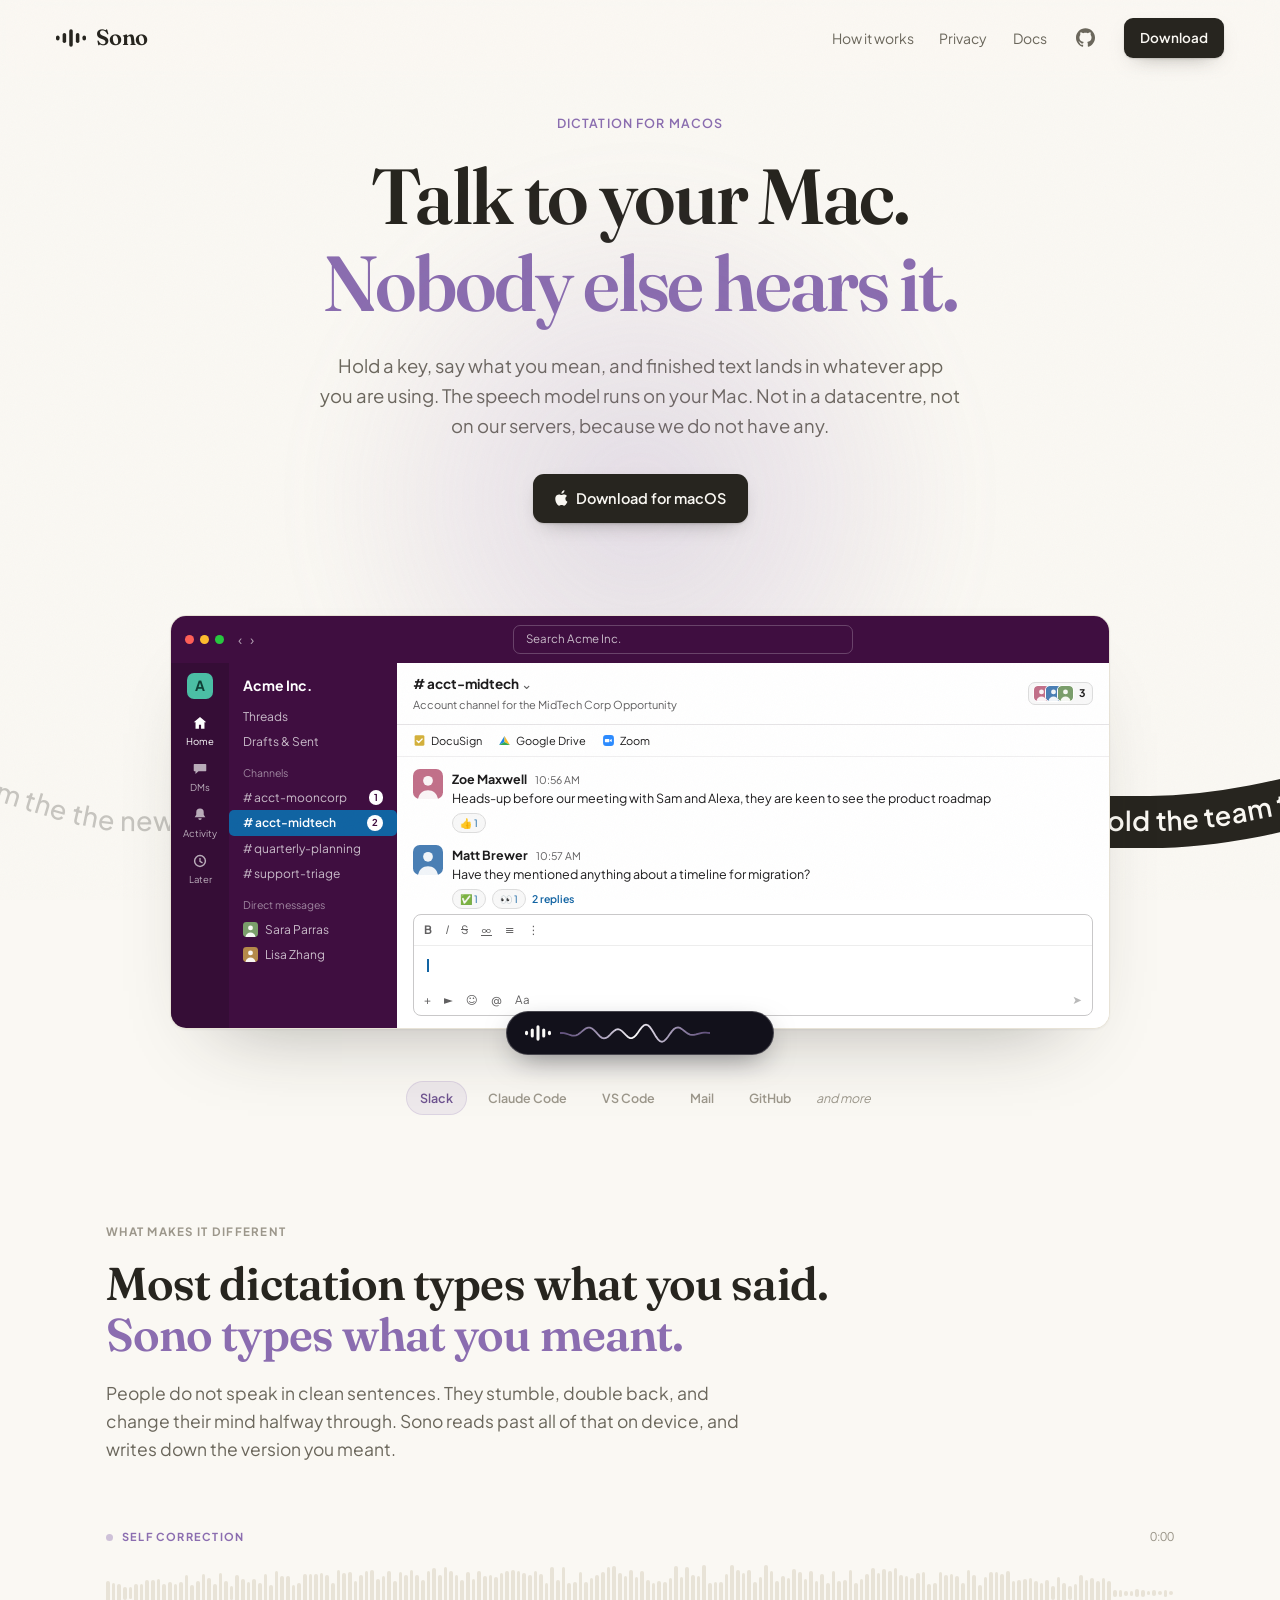
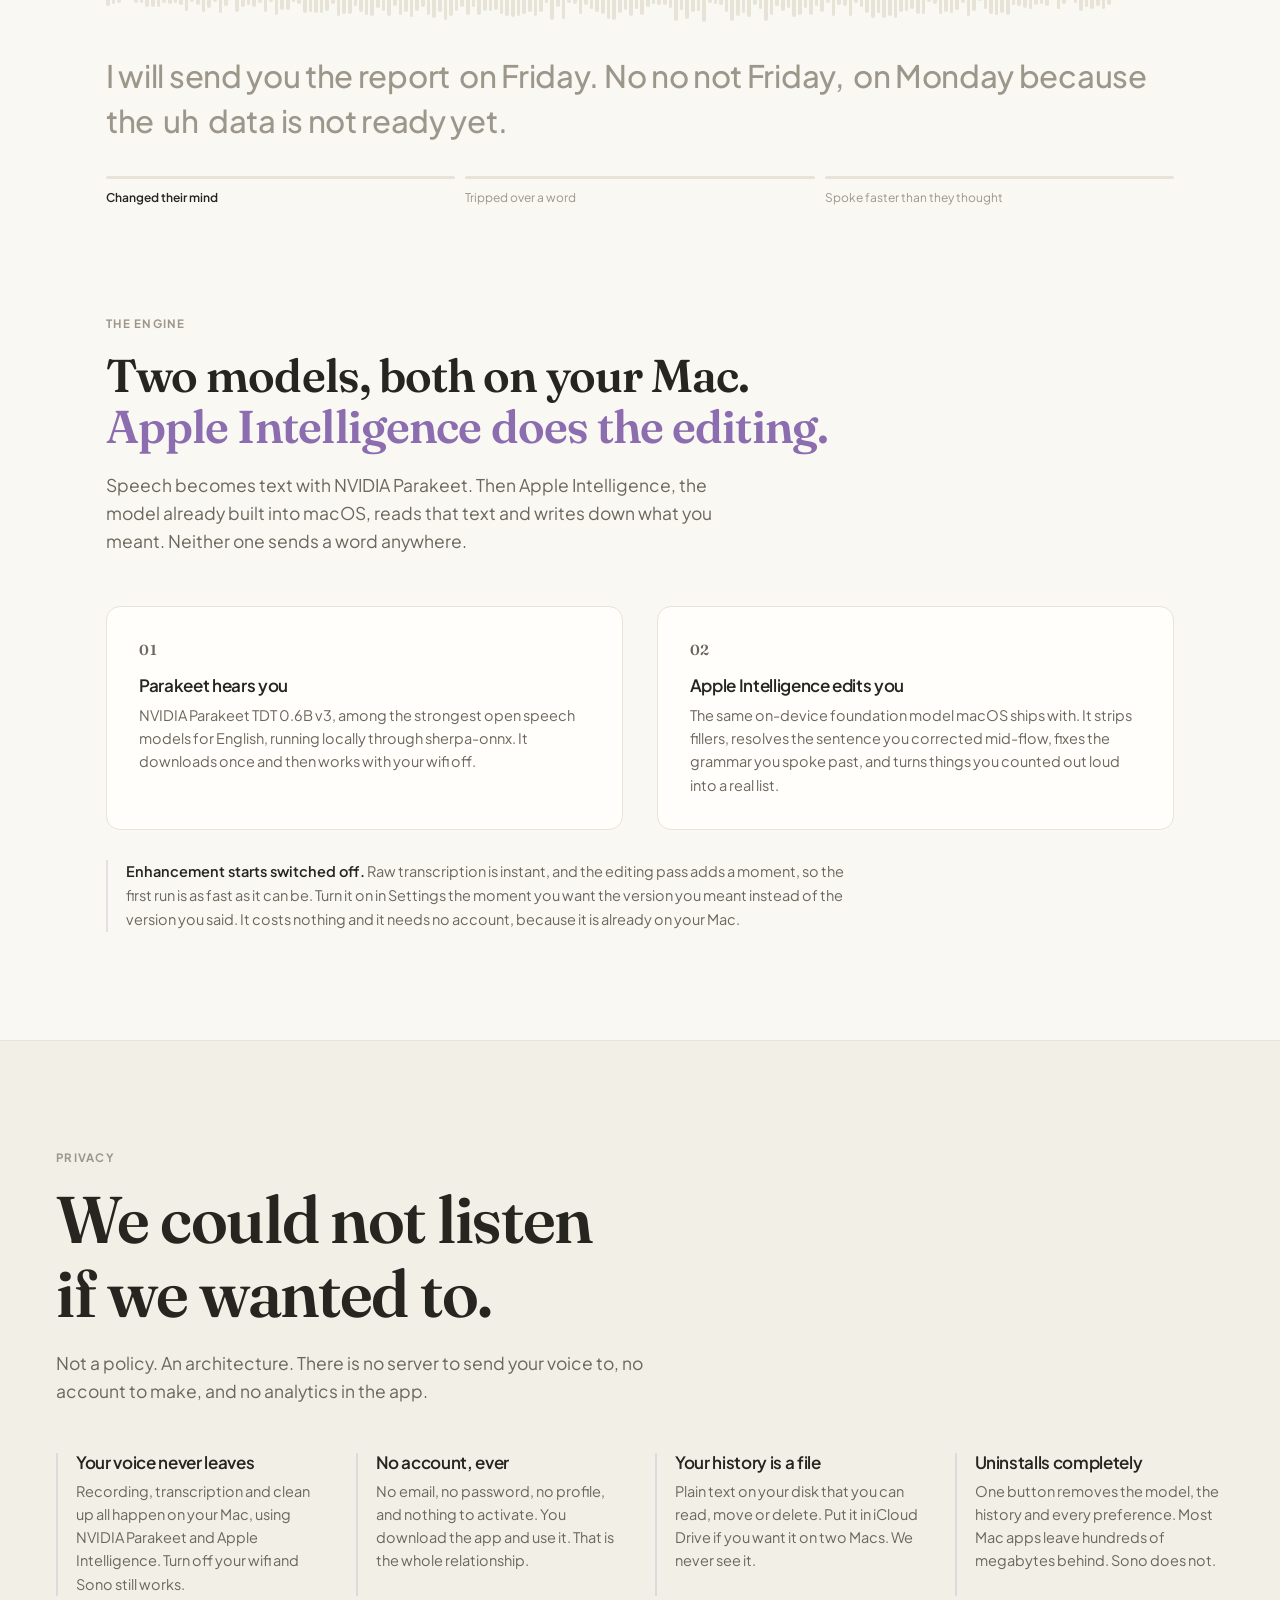
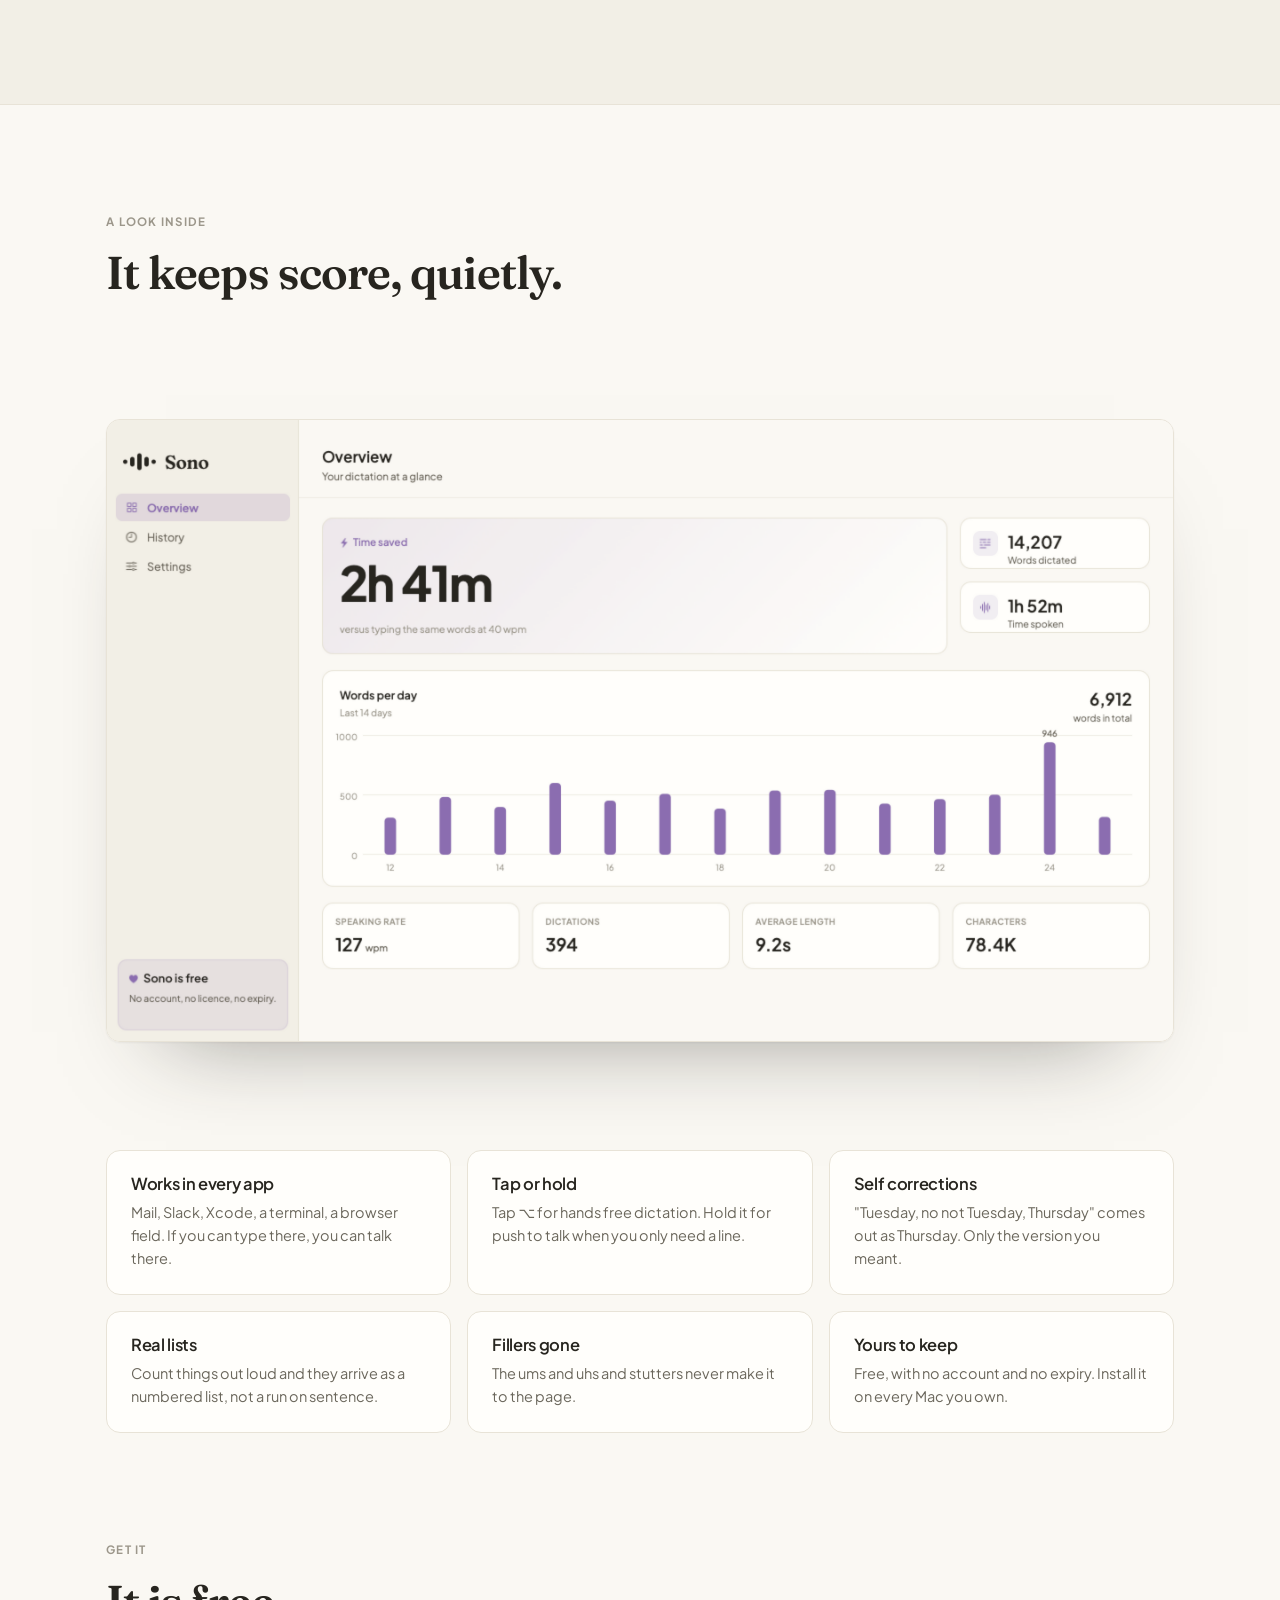
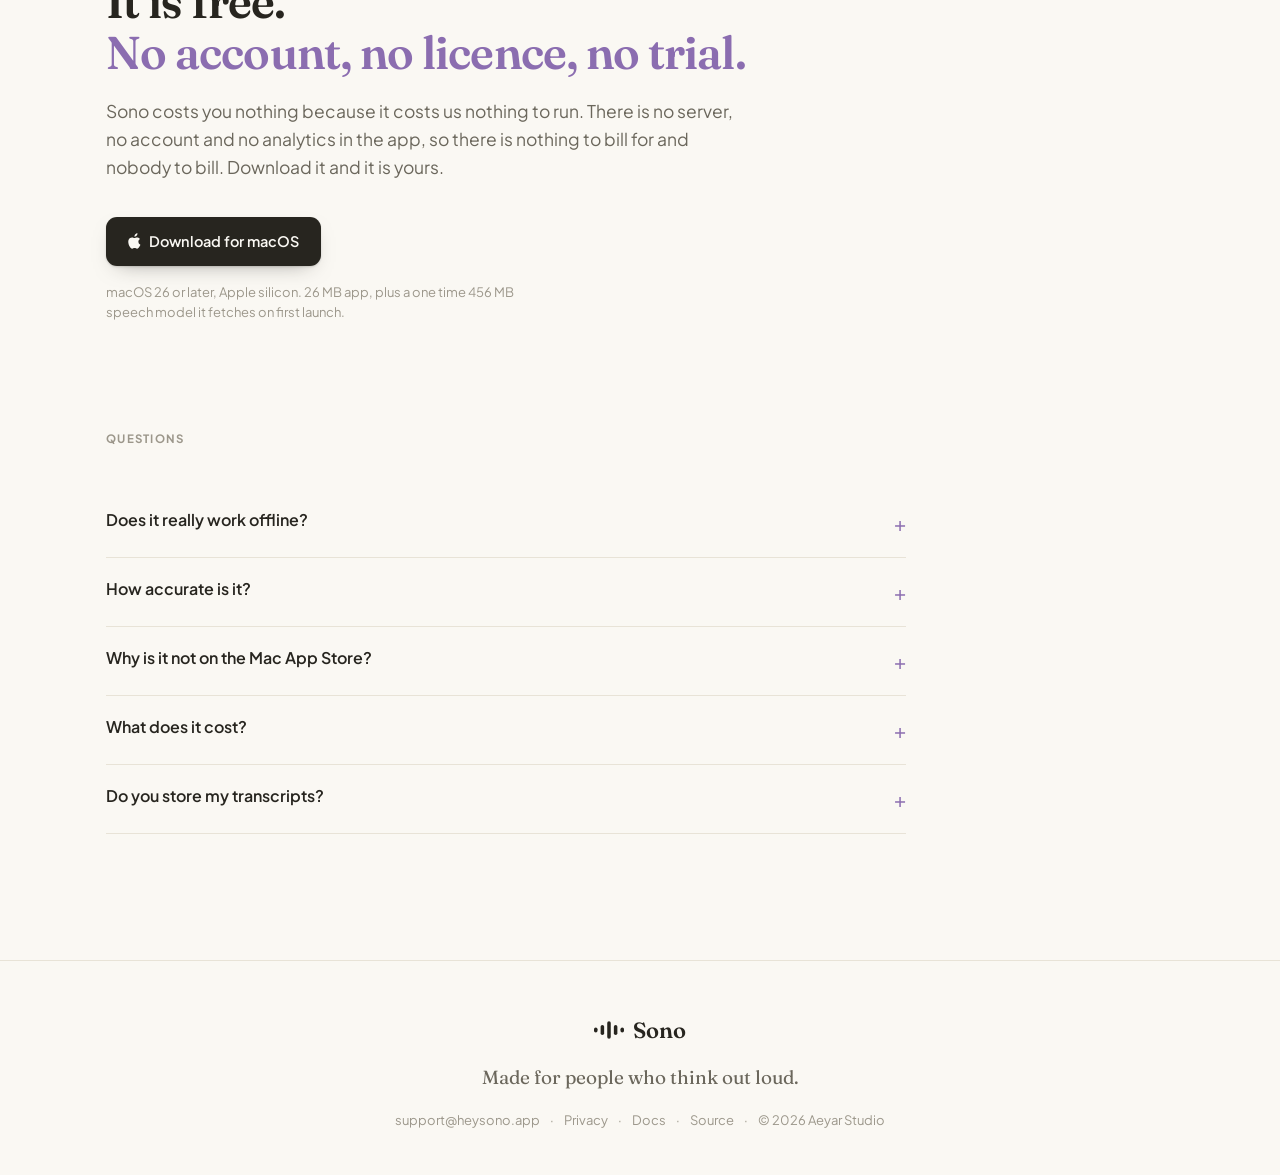
==== commit 84ddc8af: "Add a docs page Two things the app cannot tell you about itself, and both cost users something: the " ====
--- a/Web/index.html
+++ b/Web/index.html
@@ -29,6 +29,7 @@
   <nav class="nav-links">
     <a href="#how">How it works</a>
     <a href="#privacy">Privacy</a>
+    <a href="/docs">Docs</a>
     <!-- Icon only, so it survives the 720px rule that drops the text links.
          Icon-only links need an accessible name; the title is for the tooltip,
          the aria-label is what a screen reader announces. -->
@@ -324,6 +325,8 @@
     <span aria-hidden="true">·</span>
     <a href="#privacy">Privacy</a>
     <span aria-hidden="true">·</span>
+    <a href="/docs">Docs</a>
+    <span aria-hidden="true">·</span>
     <a href="https://github.com/aeyar-studio/sono" target="_blank" rel="noopener">Source</a>
     <span aria-hidden="true">·</span>
     <span>&copy; 2026 Aeyar Studio</span>
--- a/Web/css/style.css
+++ b/Web/css/style.css
@@ -807,6 +807,125 @@
 /* ───────────────────────────────────────────── reveal on scroll */
 .reveal { opacity: 0; transform: translateY(14px); transition: opacity 0.62s var(--ease), transform 0.62s var(--ease); }
 .reveal.in { opacity: 1; transform: none; }
+
+/* ───────────────────────────────────────────── docs
+   One long page rather than a docs framework. Sono has seven things worth
+   explaining, and a sidebar, search and versioning would be more machinery than
+   subject matter. */
+.docs { max-width: 780px; margin: 0 auto; padding: clamp(56px, 9vw, 104px) 22px 40px; }
+.docs-head { margin-bottom: 44px; }
+.docs-head h1 {
+  font-family: 'Fraunces', Georgia, serif;
+  font-size: clamp(34px, 5.4vw, 56px); font-weight: 600;
+  letter-spacing: -0.025em; line-height: 1.08; margin: 12px 0 20px;
+}
+.docs-head .lede { margin: 0; max-width: 62ch; }
+
+/* Anchor nav. Wraps to as many rows as it needs instead of scrolling. */
+.docs-toc {
+  display: flex; flex-wrap: wrap; gap: 8px;
+  padding: 16px 0 0; border-top: 1px solid var(--border);
+  margin-bottom: 12px;
+}
+.docs-toc a {
+  font-size: 13.5px; color: var(--ink-2);
+  padding: 6px 12px; border-radius: 8px; background: var(--sand);
+  transition: color 0.2s, background 0.2s;
+}
+.docs-toc a:hover { color: var(--ink); background: var(--tint); }
+
+.docs-sec { padding-top: 46px; }
+/* Sections are anchor targets; without this the sticky header covers the
+   heading you just jumped to. */
+.docs-sec, .docs-cta { scroll-margin-top: 84px; }
+.docs-sec h2 {
+  font-family: 'Fraunces', Georgia, serif;
+  font-size: clamp(26px, 3.4vw, 34px); font-weight: 600;
+  letter-spacing: -0.02em; margin: 0 0 18px;
+}
+.docs-sec h3 {
+  font-size: 17px; font-weight: 700; color: var(--ink);
+  margin: 30px 0 10px; letter-spacing: -0.01em;
+}
+.docs-sec p { margin: 0 0 14px; color: var(--ink-2); line-height: 1.68; }
+.docs-sec p b, .docs-sec li b { color: var(--ink); font-weight: 650; }
+.docs-sec a:not(.btn) { color: var(--accent-deep); text-decoration: underline;
+  text-underline-offset: 2px; text-decoration-thickness: 1px; }
+
+.docs-steps, .docs-list { margin: 0 0 16px; padding-left: 22px; }
+.docs-steps li, .docs-list li { color: var(--ink-2); line-height: 1.68; margin-bottom: 9px; }
+.docs-steps { counter-reset: step; }
+
+.docs-grid { display: grid; grid-template-columns: 1fr 1fr; gap: 14px; margin: 18px 0; }
+.docs-card {
+  padding: 20px 22px; border-radius: var(--radius);
+  background: var(--panel); border: 1px solid var(--border);
+  /* Column with the path line pushed down, so the two cards' footers line up
+     even though one has three lines of body copy and the other has one. */
+  display: flex; flex-direction: column;
+}
+.docs-card h3 { margin: 0 0 8px; }
+.docs-card p { margin: 0 0 8px; font-size: 14.5px; }
+.docs-card p:last-child { margin: 0; }
+.docs-card .docs-meta { margin-top: auto; padding-top: 10px; }
+.docs-meta { font-size: 12.5px !important; color: var(--ink-3) !important; }
+
+.docs-note {
+  padding: 17px 20px; border-radius: var(--radius);
+  background: var(--wash); border: 1px solid var(--tint);
+  margin: 18px 0;
+}
+.docs-note p { margin: 0; font-size: 14.5px; }
+/* Warnings carry a left rule rather than a red fill: these are things worth
+   noticing, not errors. */
+.docs-note-warn { background: var(--sand); border-color: var(--border);
+  border-left: 3px solid var(--accent); }
+
+.docs-turnon {
+  padding: 14px 18px; border-radius: 10px;
+  background: var(--ink); color: var(--cream) !important;
+  font-size: 15px; margin: 0 0 22px !important;
+}
+.docs-turnon b { color: #fff !important; }
+
+/* Wide tables scroll inside their own box; the page never scrolls sideways. */
+.docs-table {
+  width: 100%; border-collapse: collapse; margin: 4px 0 18px;
+  font-size: 14.5px; display: block; overflow-x: auto;
+}
+.docs-table th, .docs-table td {
+  text-align: left; padding: 11px 14px 11px 0;
+  border-bottom: 1px solid var(--border-soft); vertical-align: top;
+}
+.docs-table th {
+  font-size: 11.5px; text-transform: uppercase; letter-spacing: 0.07em;
+  color: var(--ink-3); font-weight: 700; border-bottom-color: var(--border);
+}
+.docs-table td { color: var(--ink-2); line-height: 1.6; }
+.docs-table td:first-child { color: var(--ink); white-space: nowrap; padding-right: 26px; }
+.docs-table code, .docs-sec code {
+  font-family: ui-monospace, SFMono-Regular, Menlo, monospace;
+  font-size: 0.88em; background: var(--sand); padding: 2px 6px; border-radius: 5px;
+  color: var(--ink); white-space: nowrap;
+}
+
+.docs-qa { padding: 18px 0; border-bottom: 1px solid var(--border-soft); }
+.docs-qa:last-child { border-bottom: 0; }
+.docs-qa h3 { margin: 0 0 8px; }
+.docs-qa p { margin: 0; font-size: 14.5px; }
+
+.docs-cta { text-align: center; padding: 64px 0 20px; margin-top: 40px;
+  border-top: 1px solid var(--border); }
+.docs-cta h2 {
+  font-family: 'Fraunces', Georgia, serif;
+  font-size: clamp(24px, 3.4vw, 32px); font-weight: 600;
+  letter-spacing: -0.02em; margin: 0 0 22px;
+}
+.docs-cta-meta { font-size: 13px; color: var(--ink-3); margin: 16px 0 0; }
+
+@media (max-width: 620px) {
+  .docs-grid { grid-template-columns: 1fr; }
+}
 
 /* Phones and iPads: no stream.
    It is a fixed 1900px band centred on the stage, so on a narrow viewport the
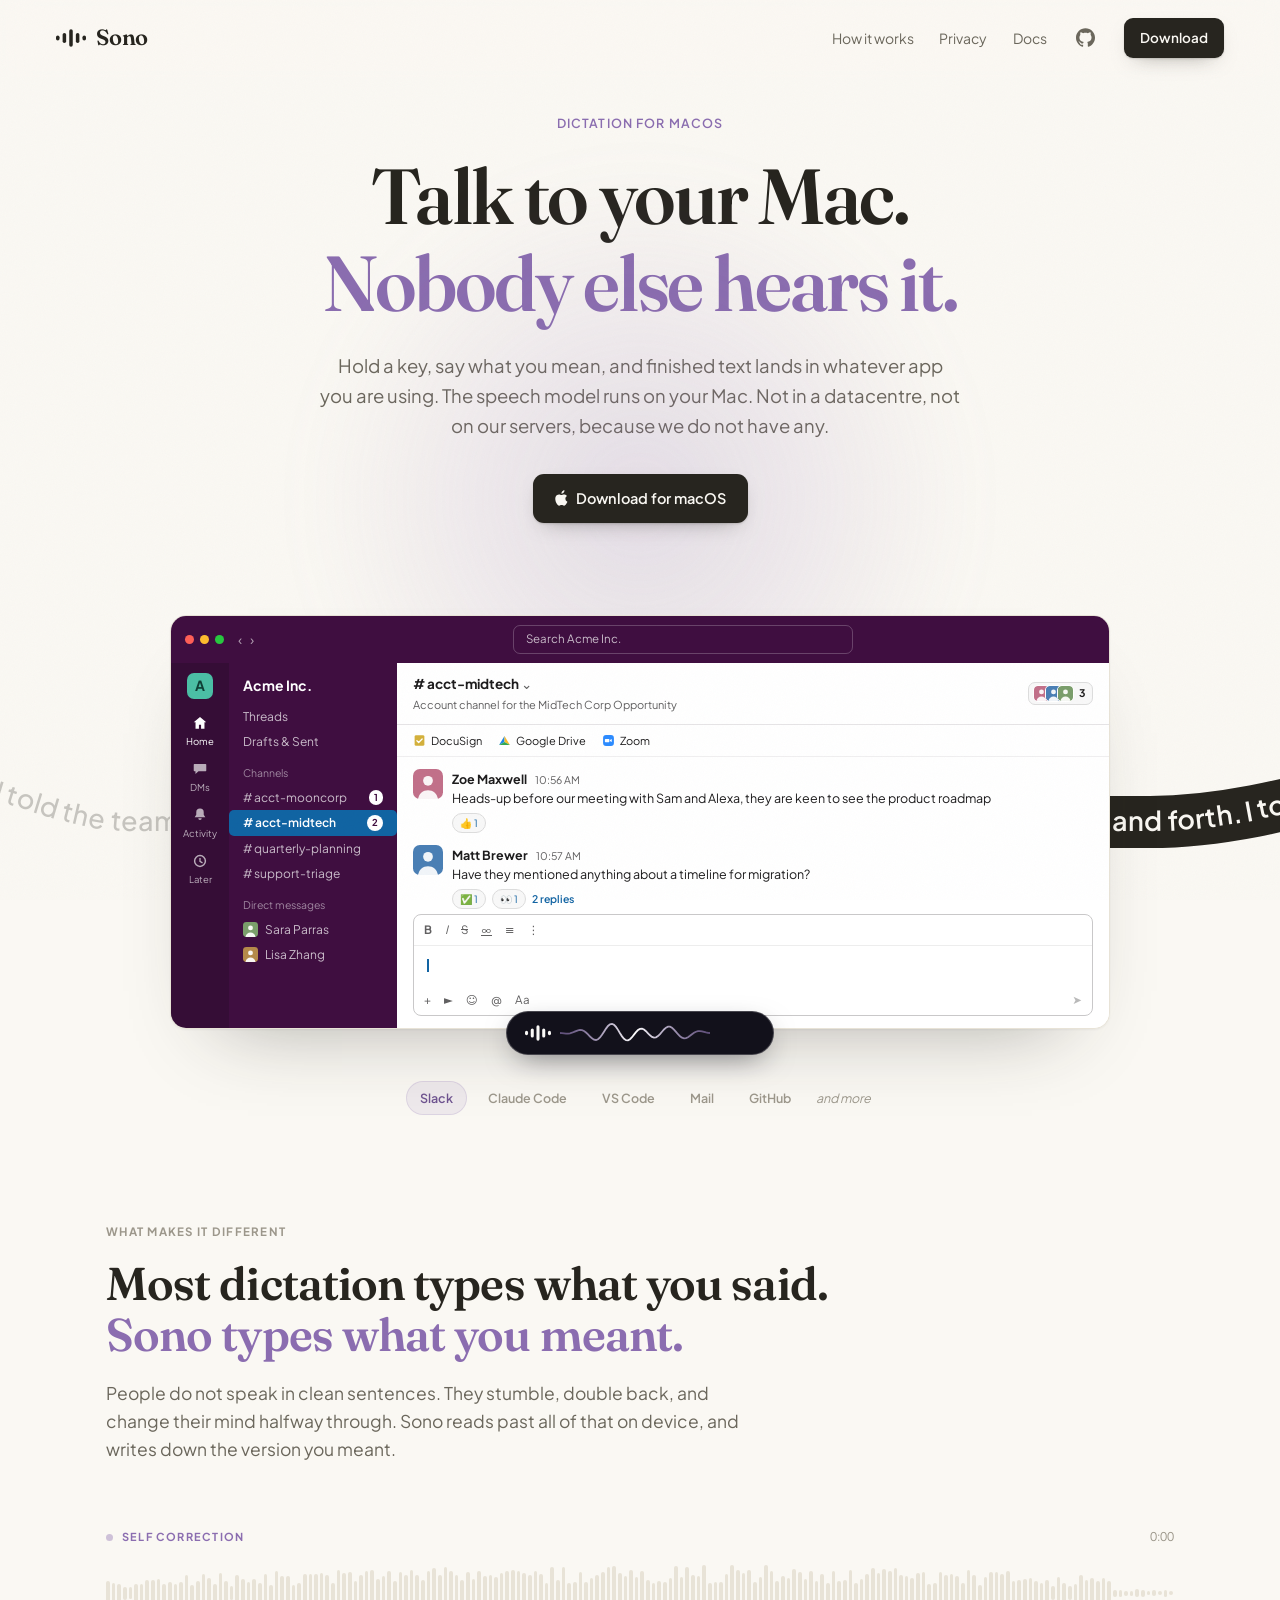
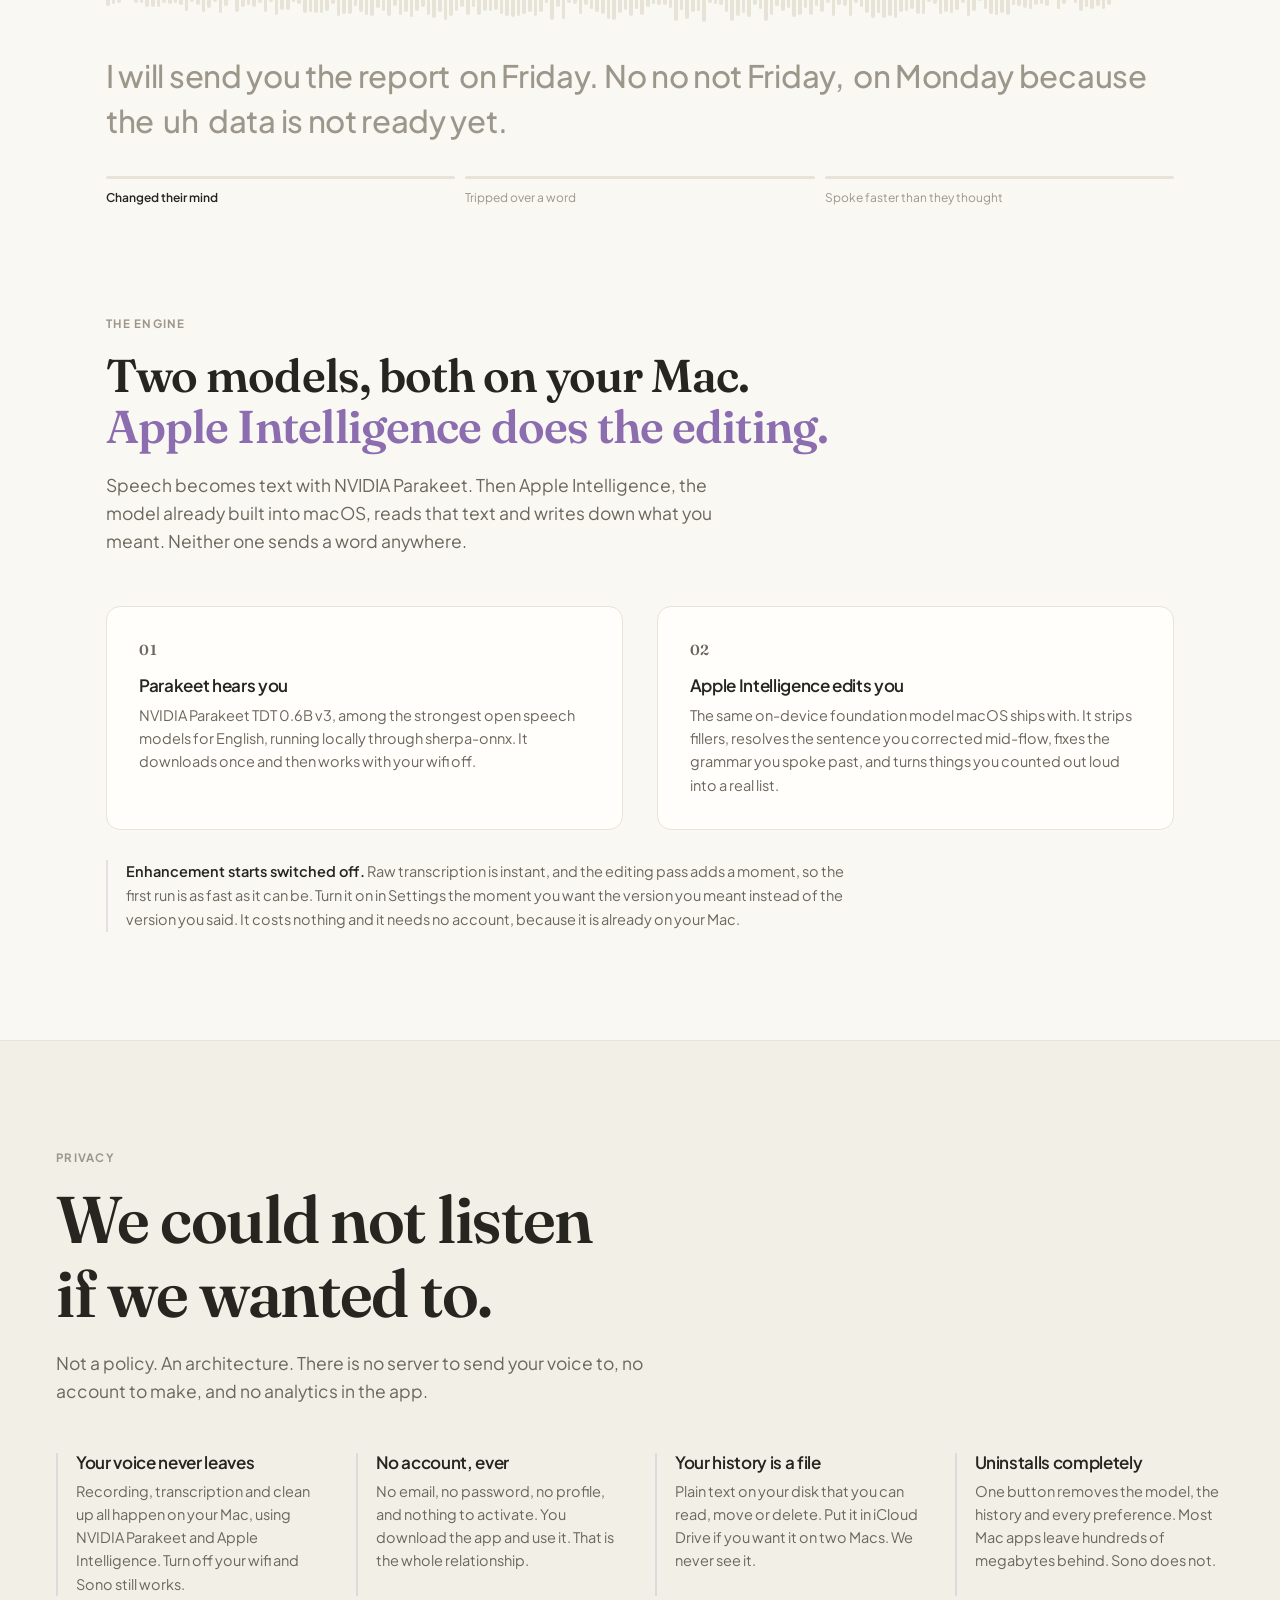
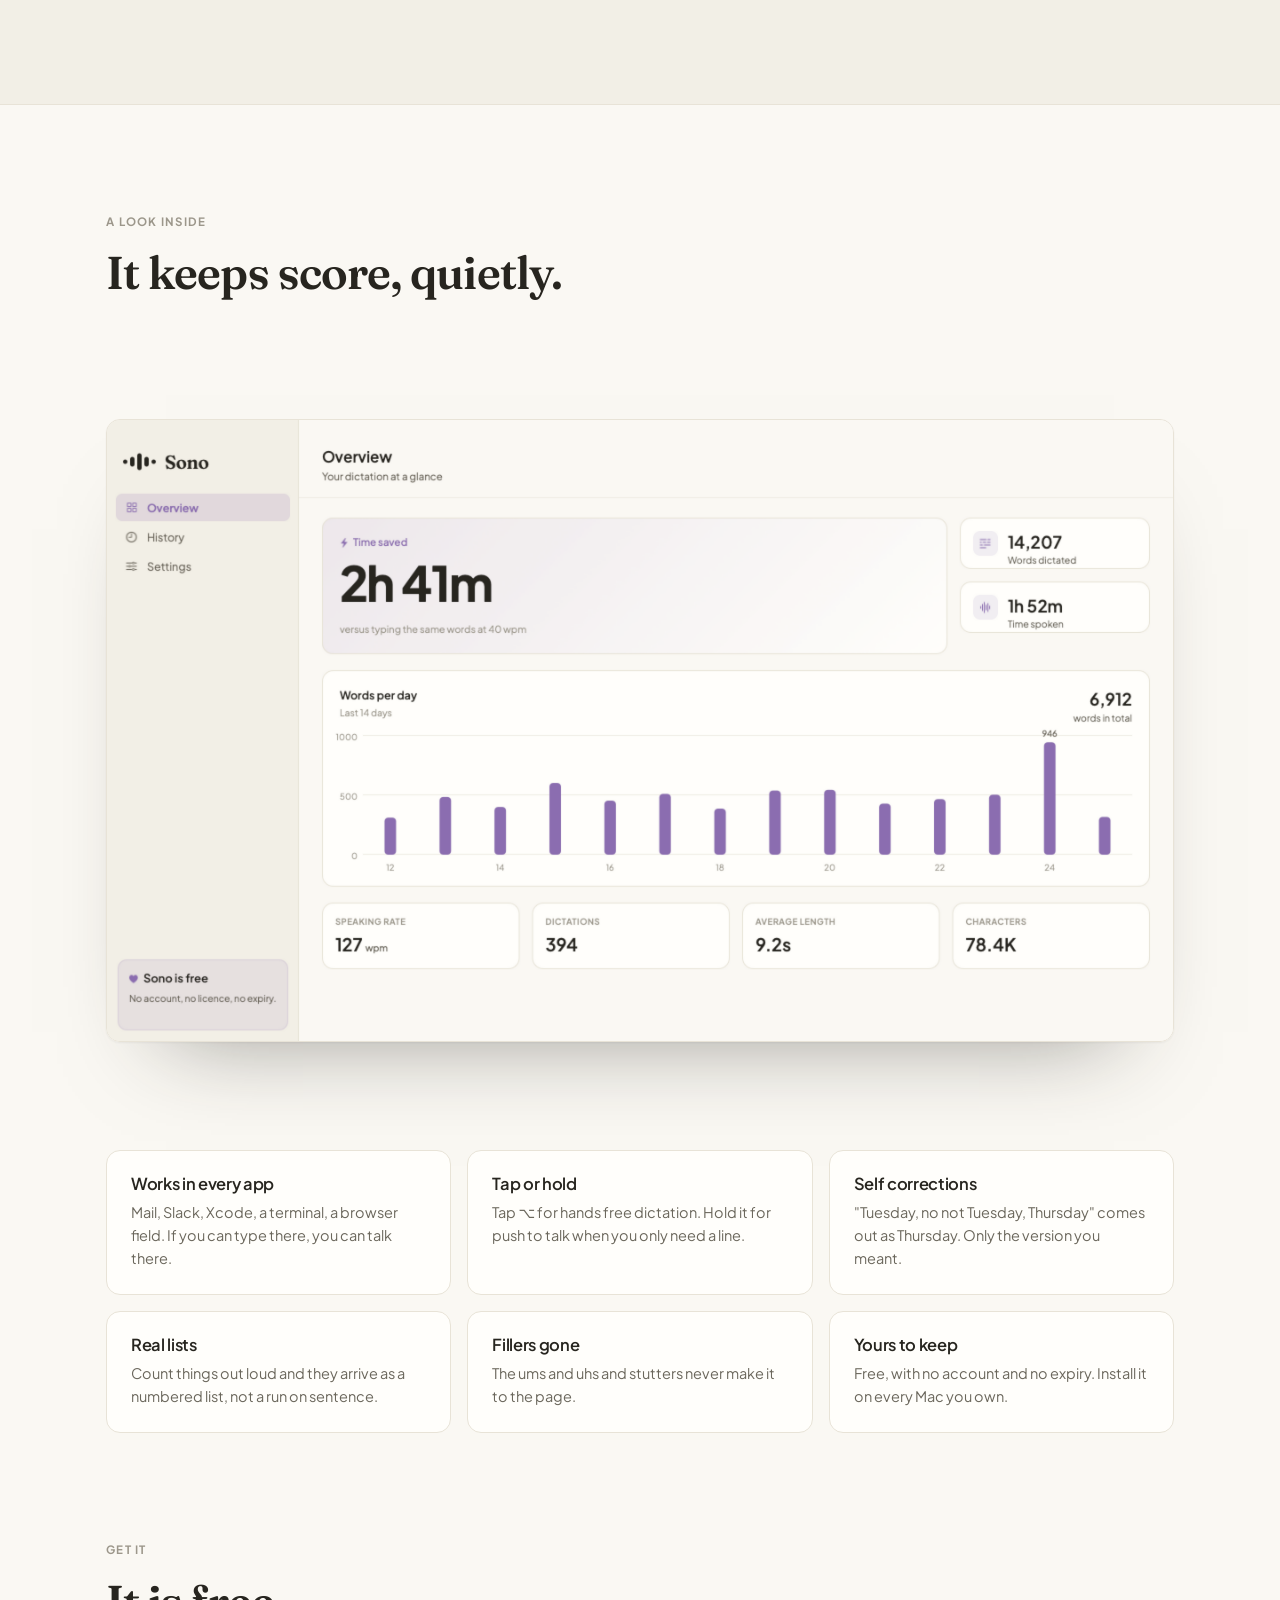
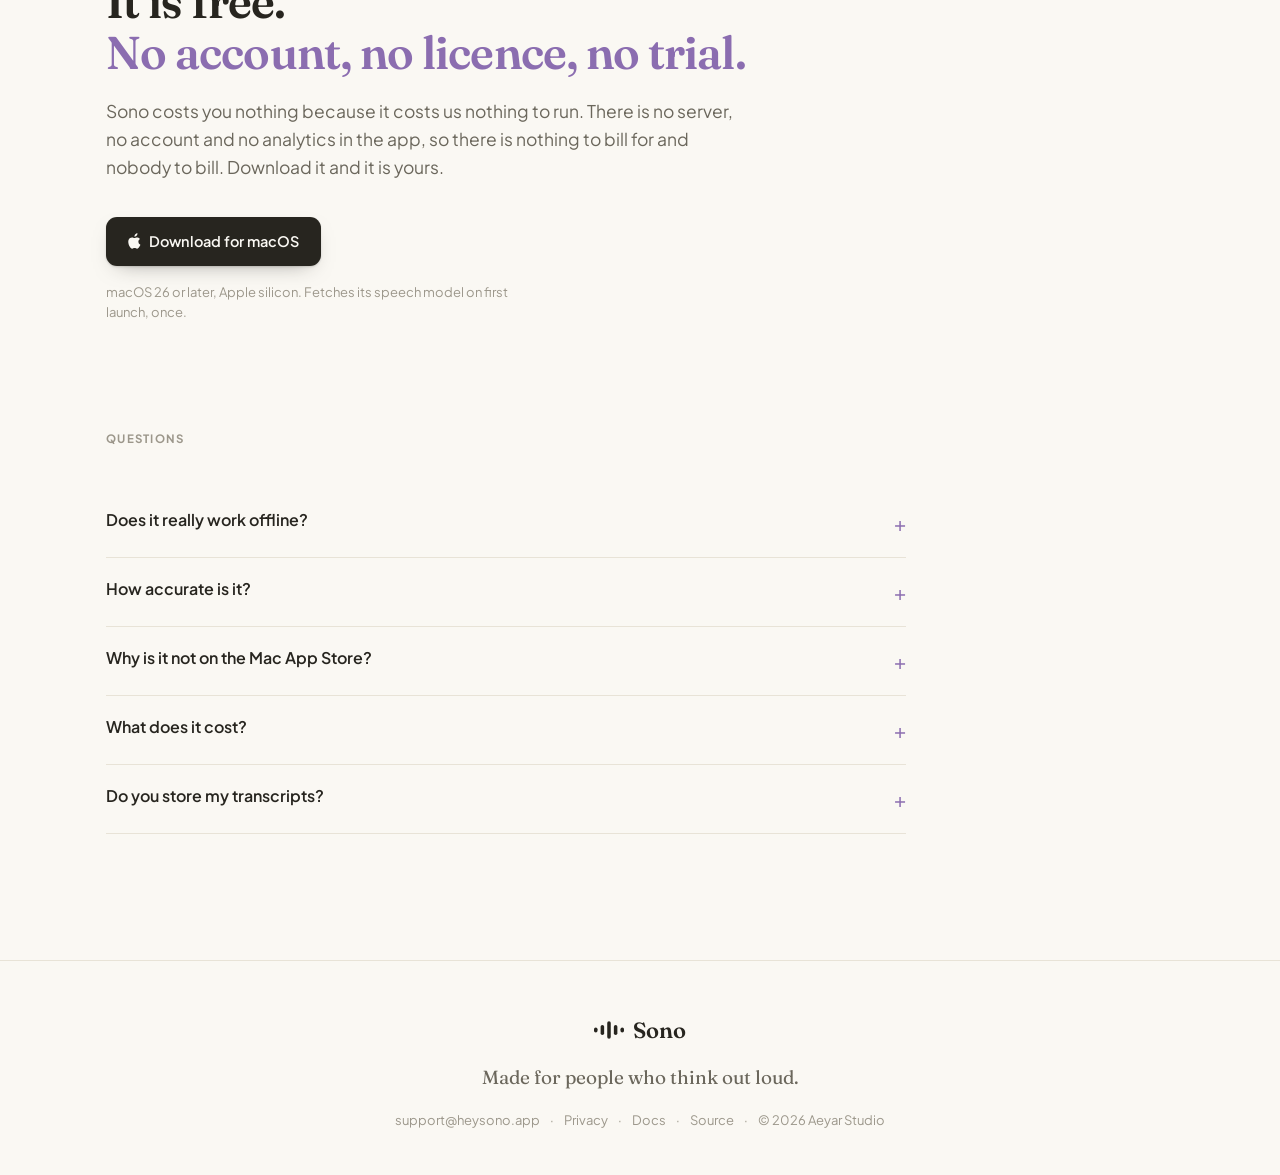
==== commit 851ace93: "Drop the app size from both download captions It was wrong the moment the binary changed, and nobody" ====
--- a/Web/index.html
+++ b/Web/index.html
@@ -288,9 +288,11 @@
         </svg>
         Download for macOS
       </a>
+      <!-- No app size. It changes every release and nobody decides on it. The
+           model download stays, because that one is a wait worth warning about. -->
       <p class="get-note">
-        macOS 26 or later, Apple silicon. 26 MB app, plus a one time 456 MB
-        speech model it fetches on first launch.
+        macOS 26 or later, Apple silicon. Fetches its speech model on first
+        launch, once.
       </p>
     </div>
   </section>
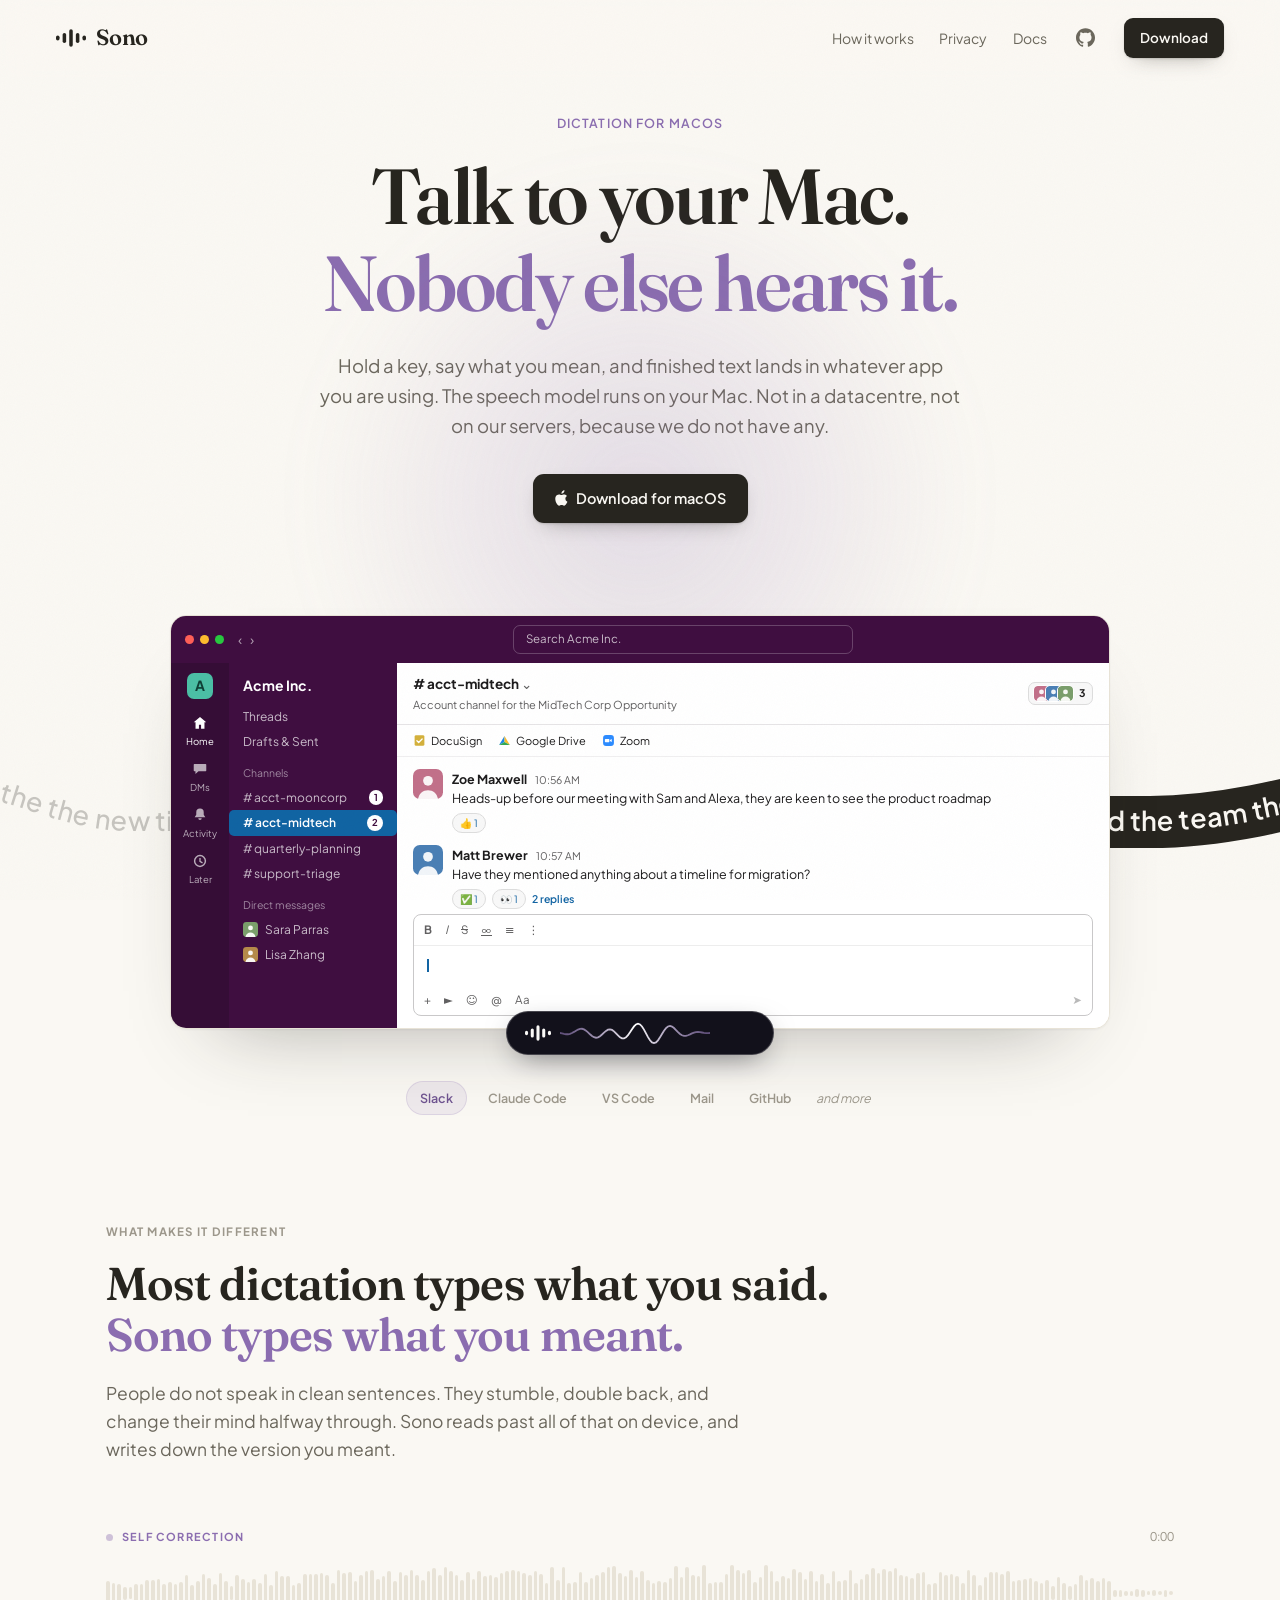
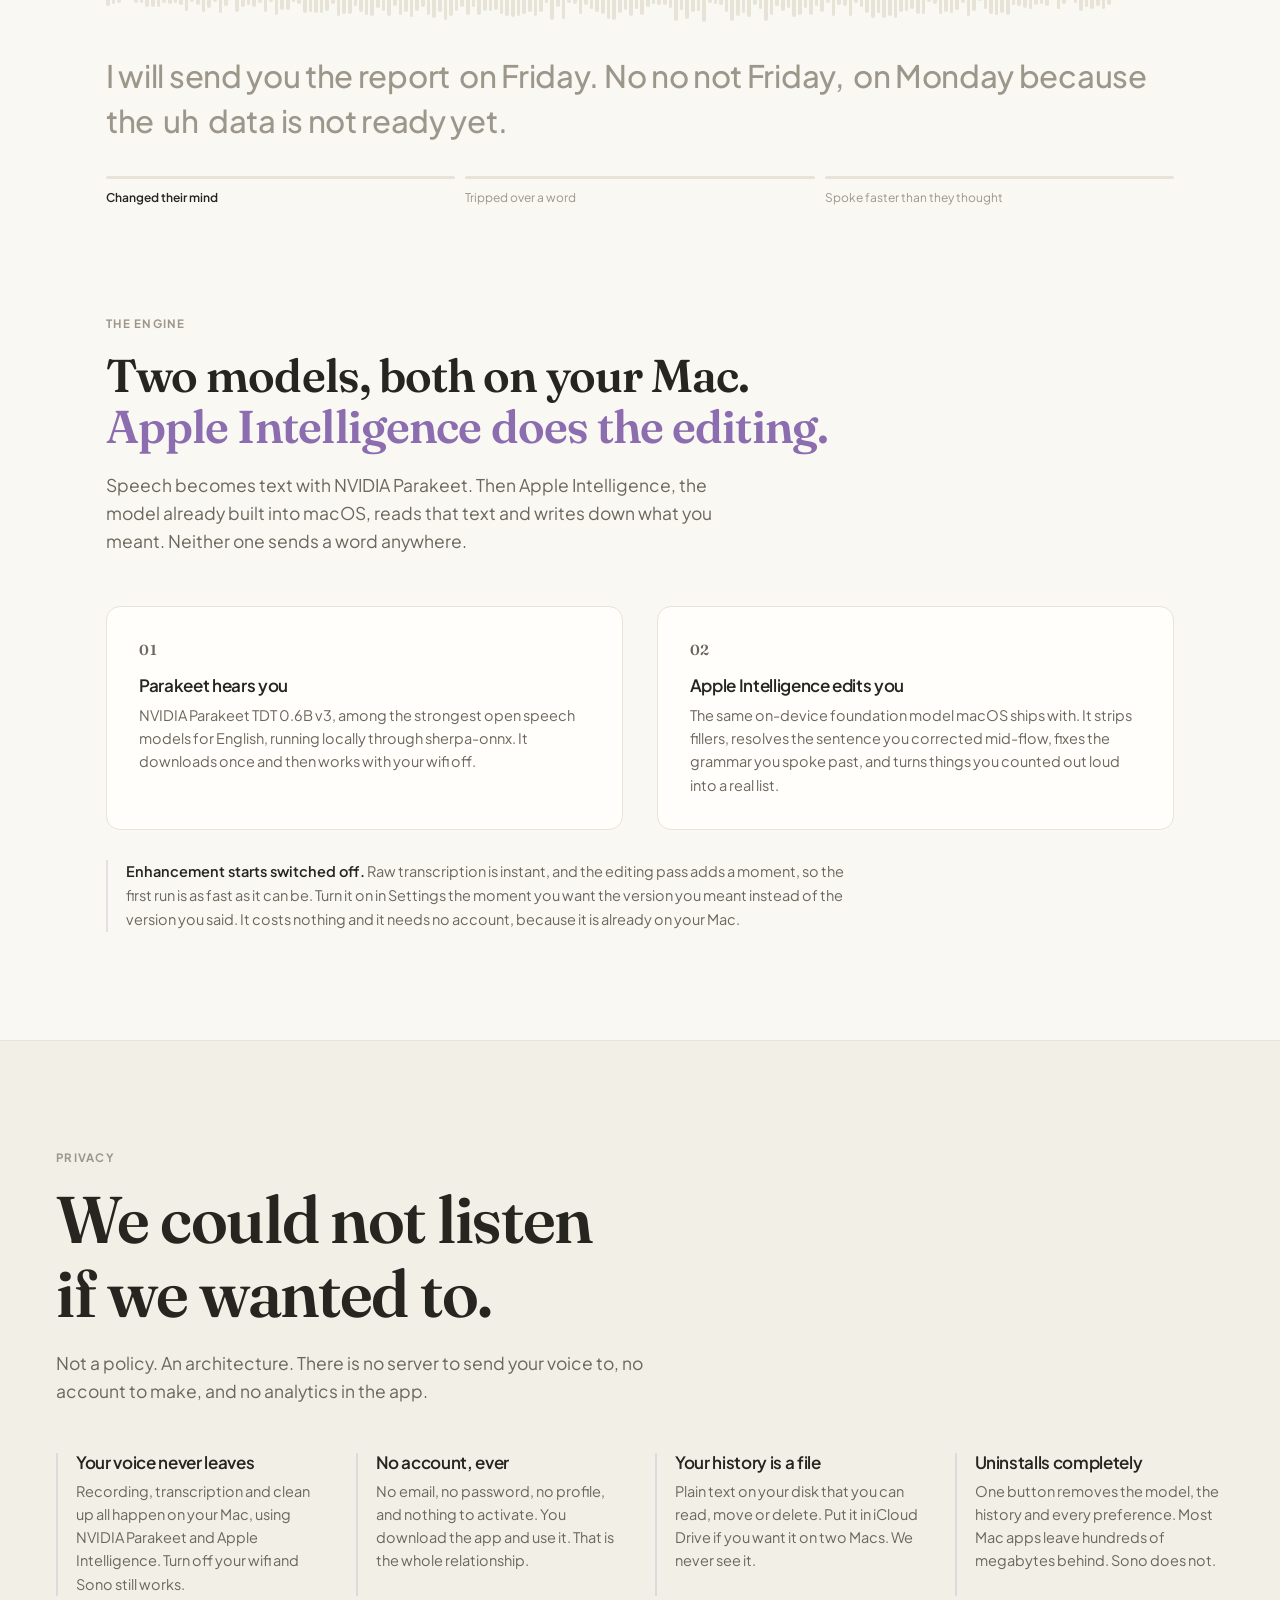
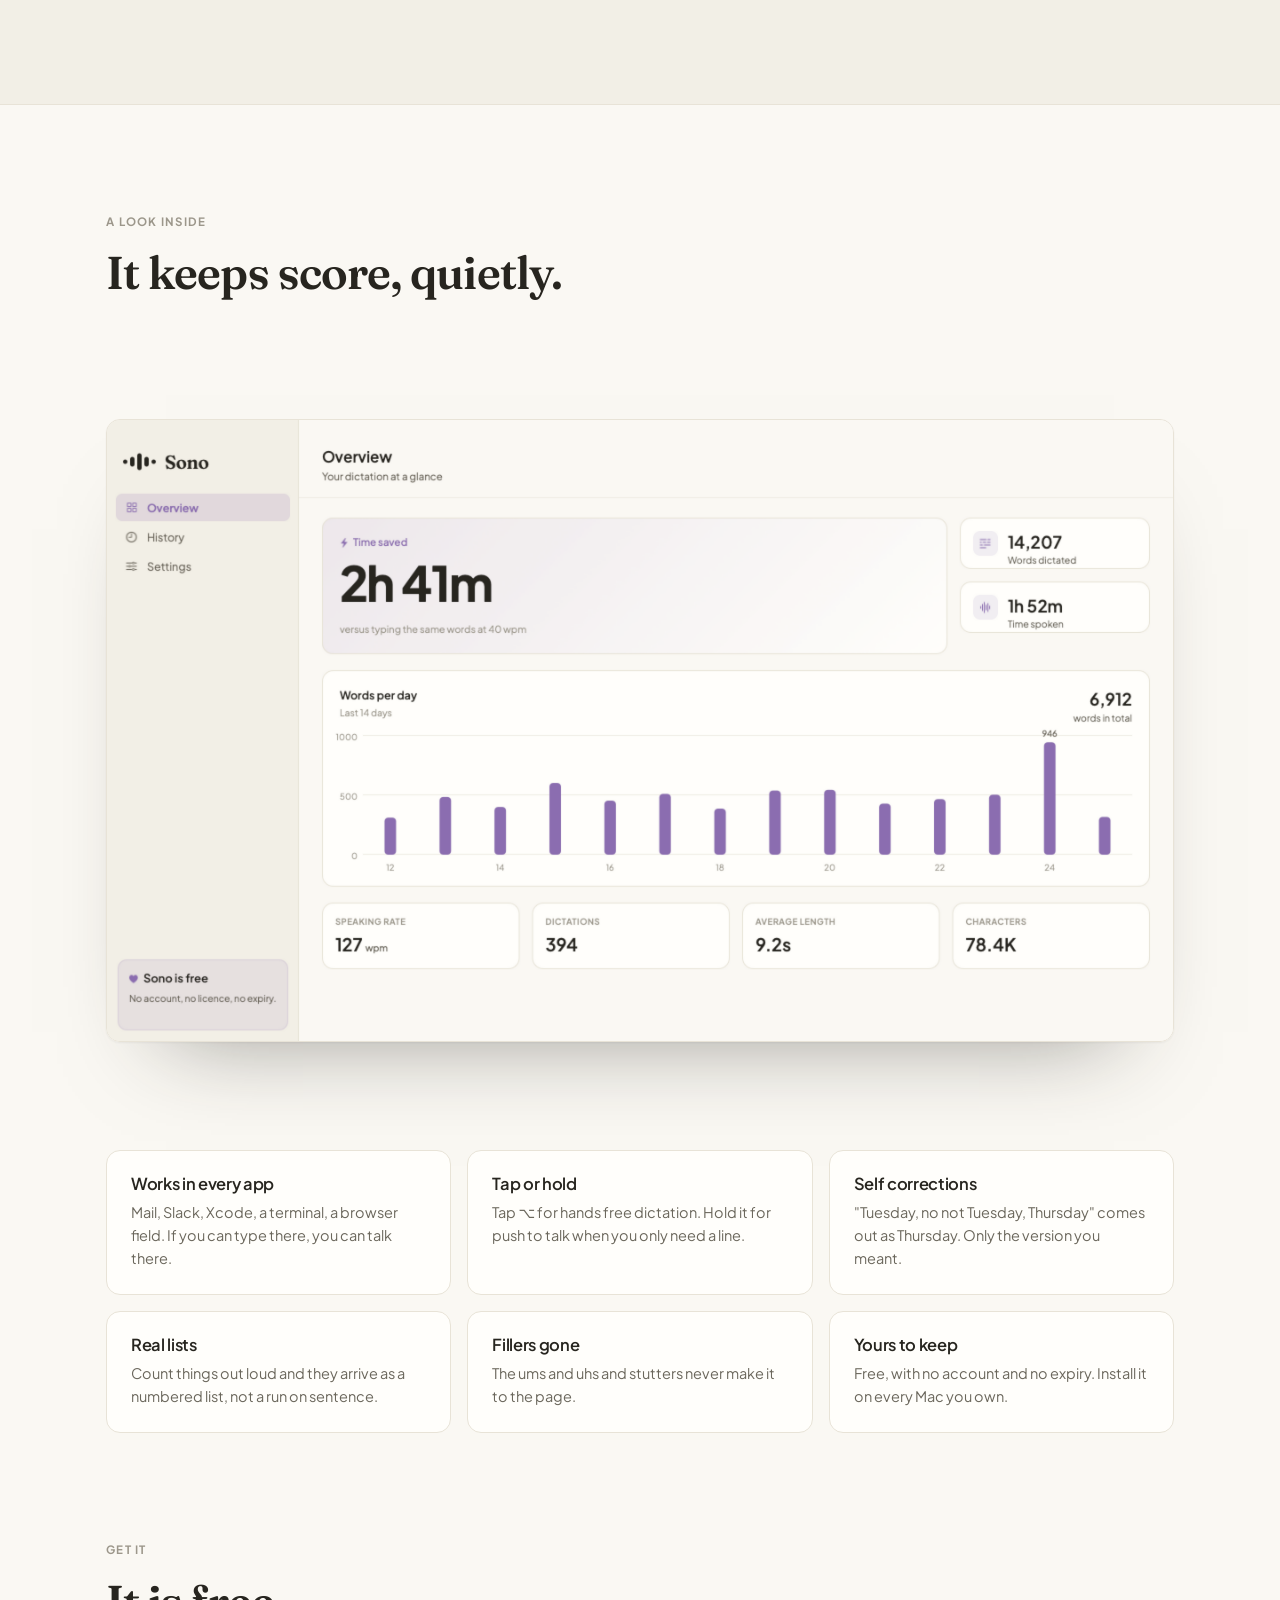
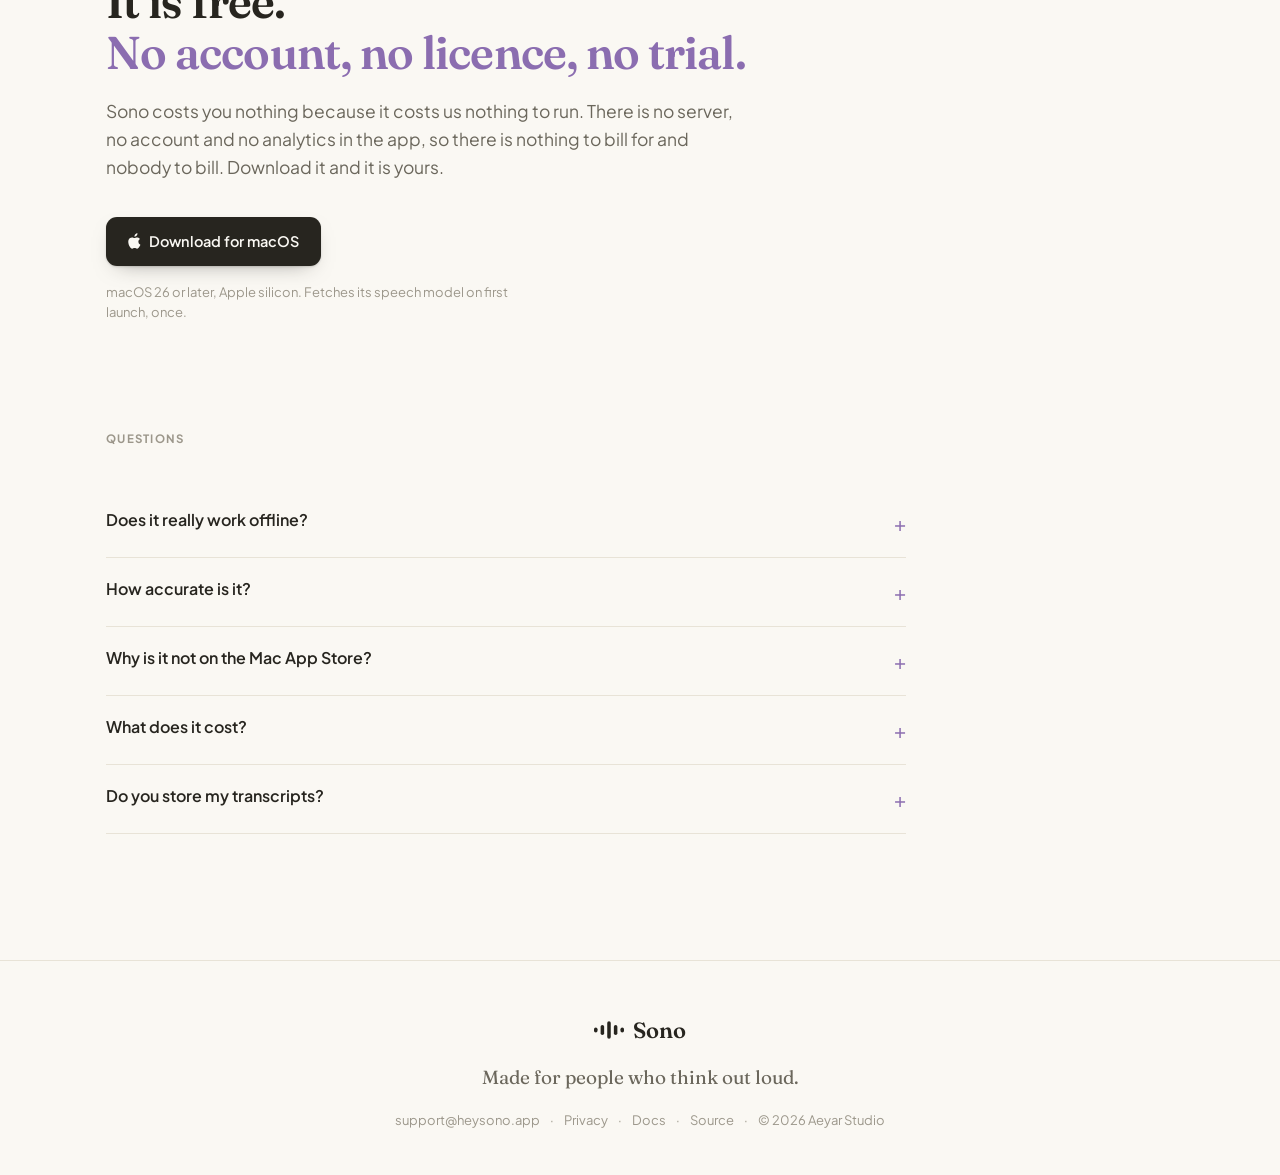
==== commit d2024758: "Point downloads at 1.1 The DMG and the release notes are already in R2 and verified byte-identical, " ====
--- a/Web/index.html
+++ b/Web/index.html
@@ -39,7 +39,7 @@
         <path fill="currentColor" d="M12 .297c-6.63 0-12 5.373-12 12 0 5.303 3.438 9.8 8.205 11.385.6.113.82-.258.82-.577 0-.285-.01-1.04-.015-2.04-3.338.724-4.042-1.61-4.042-1.61C4.422 18.07 3.633 17.7 3.633 17.7c-1.087-.744.084-.729.084-.729 1.205.084 1.838 1.236 1.838 1.236 1.07 1.835 2.809 1.305 3.495.998.108-.776.417-1.305.76-1.605-2.665-.3-5.466-1.332-5.466-5.93 0-1.31.465-2.38 1.235-3.22-.135-.303-.54-1.523.105-3.176 0 0 1.005-.322 3.3 1.23.96-.267 1.98-.399 3-.405 1.02.006 2.04.138 3 .405 2.28-1.552 3.285-1.23 3.285-1.23.645 1.653.24 2.873.12 3.176.765.84 1.23 1.91 1.23 3.22 0 4.61-2.805 5.625-5.475 5.92.42.36.81 1.096.81 2.22 0 1.606-.015 2.896-.015 3.286 0 .315.21.69.825.57C20.565 22.092 24 17.592 24 12.297c0-6.627-5.373-12-12-12" />
       </svg>
     </a>
-    <a class="btn btn-solid btn-sm" href="/releases/Sono-1.0.dmg" download>Download</a>
+    <a class="btn btn-solid btn-sm" href="/releases/Sono-1.1.dmg" download>Download</a>
   </nav>
 </header>
 
@@ -60,7 +60,7 @@
     </p>
 
     <div class="cta reveal">
-      <a class="btn btn-solid" href="/releases/Sono-1.0.dmg" download>
+      <a class="btn btn-solid" href="/releases/Sono-1.1.dmg" download>
         <!-- viewBox cropped to the mark's own ink, so it fills the box it is
              given instead of floating in 24x24 of padding. -->
         <svg class="btn-apple" viewBox="5.2 2.6 14.5 18.3" aria-hidden="true">
@@ -281,7 +281,7 @@
       bill for and nobody to bill. Download it and it is yours.
     </p>
     <div class="get reveal">
-      <a class="btn btn-solid" href="/releases/Sono-1.0.dmg" download>
+      <a class="btn btn-solid" href="/releases/Sono-1.1.dmg" download>
         <svg class="btn-apple" viewBox="5.2 2.6 14.5 18.3" aria-hidden="true">
           <path d="M17.05 12.54c-.02-2.14 1.75-3.17 1.83-3.22-1-1.46-2.55-1.66-3.1-1.68-1.32-.13-2.58.77-3.25.77-.68 0-1.71-.75-2.81-.73-1.45.02-2.78.84-3.52 2.13-1.5 2.6-.38 6.45 1.08 8.56.72 1.03 1.57 2.18 2.69 2.14 1.08-.04 1.49-.7 2.79-.7 1.3 0 1.67.7 2.8.68 1.16-.02 1.9-1.05 2.61-2.09.82-1.19 1.16-2.34 1.18-2.4-.03-.01-2.26-.87-2.28-3.45z" />
           <path d="M15.16 5.6c.59-.72.99-1.72.88-2.72-.86.03-1.9.57-2.51 1.29-.55.63-1.02 1.65-.89 2.62.96.08 1.93-.48 2.52-1.19z" />
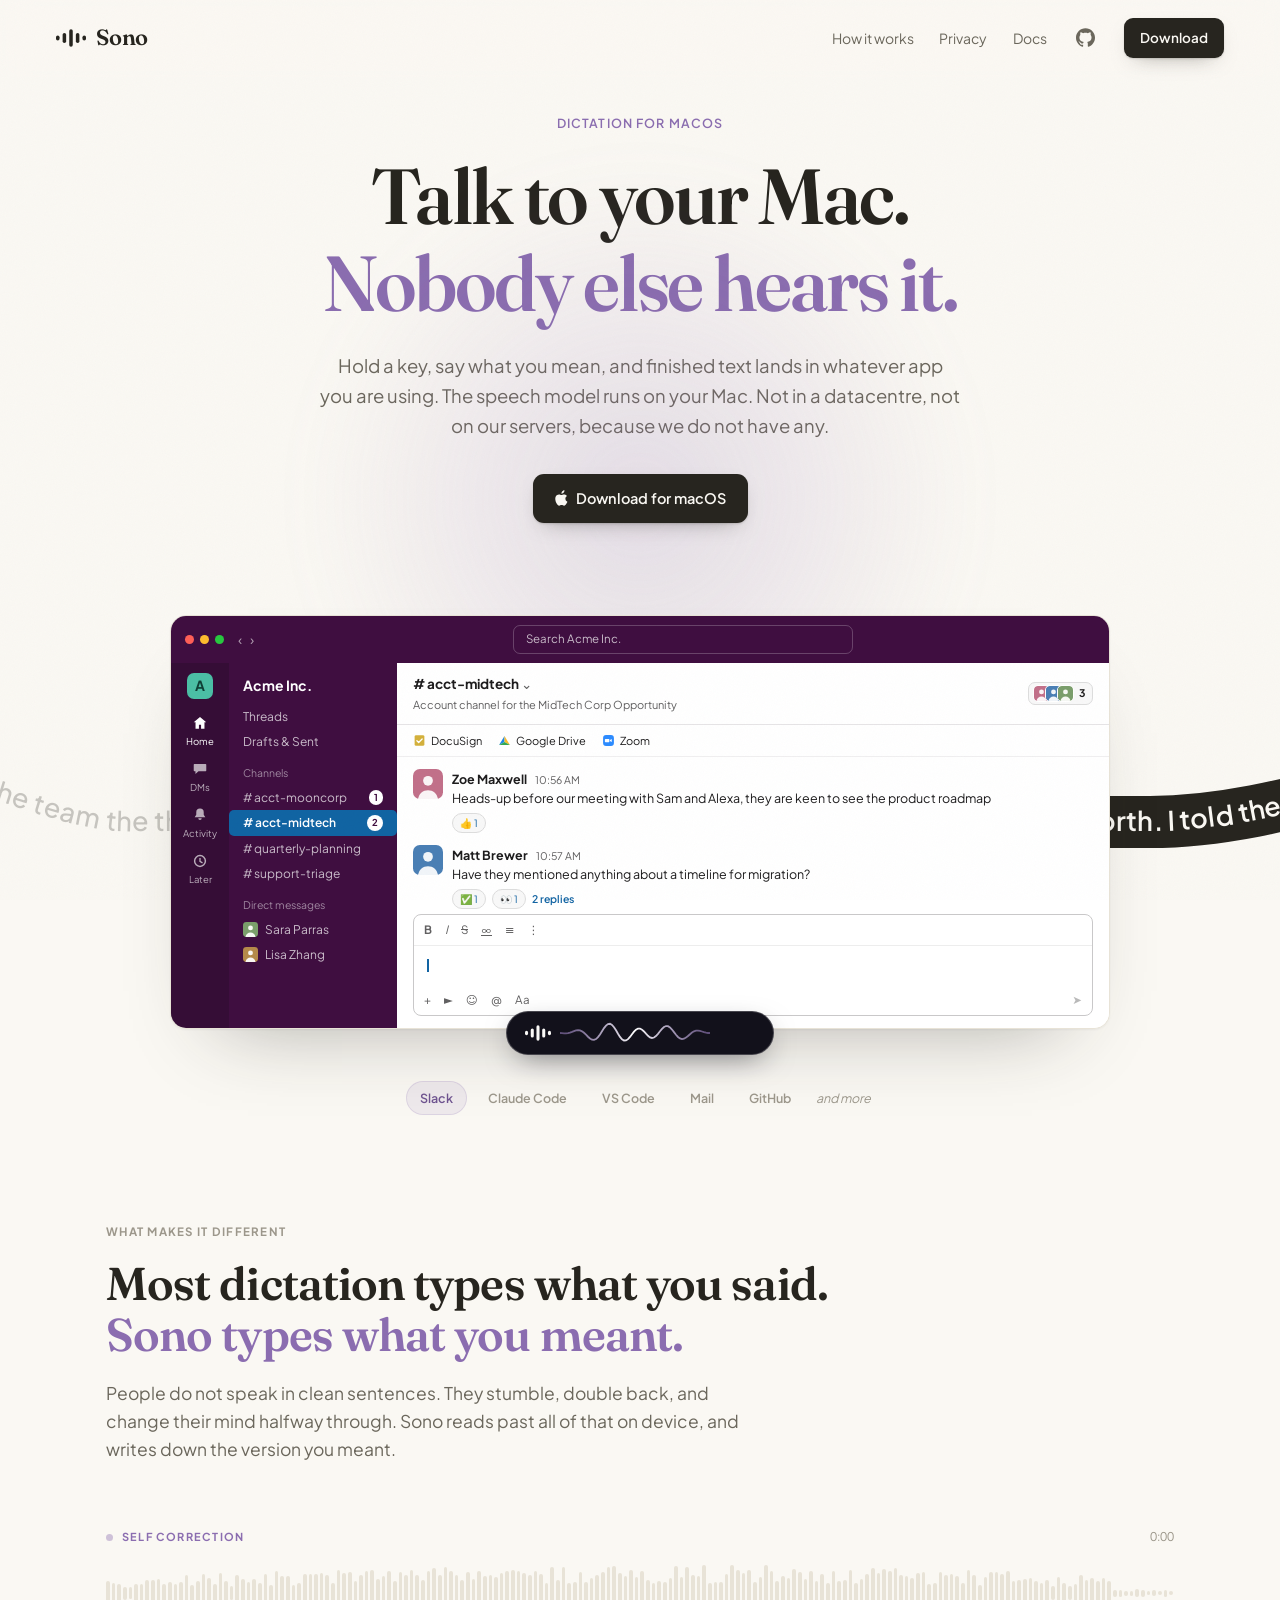
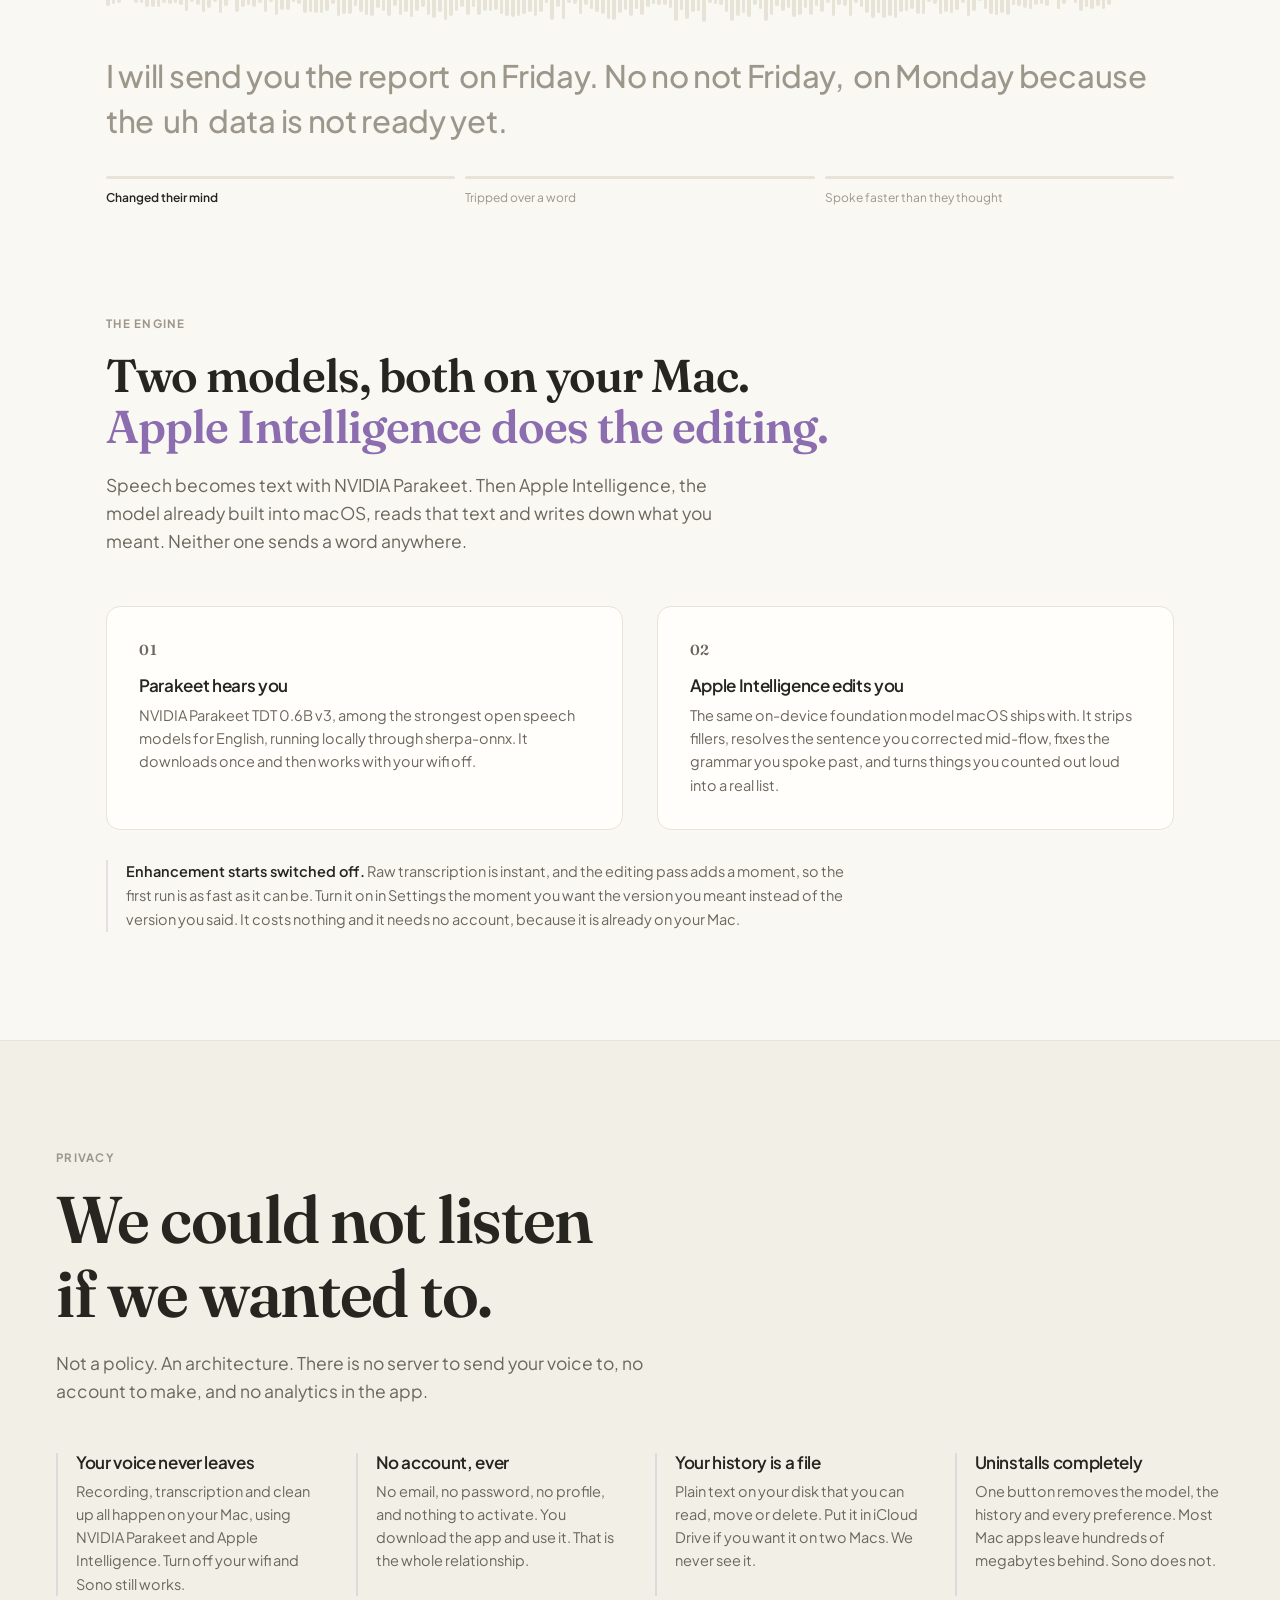
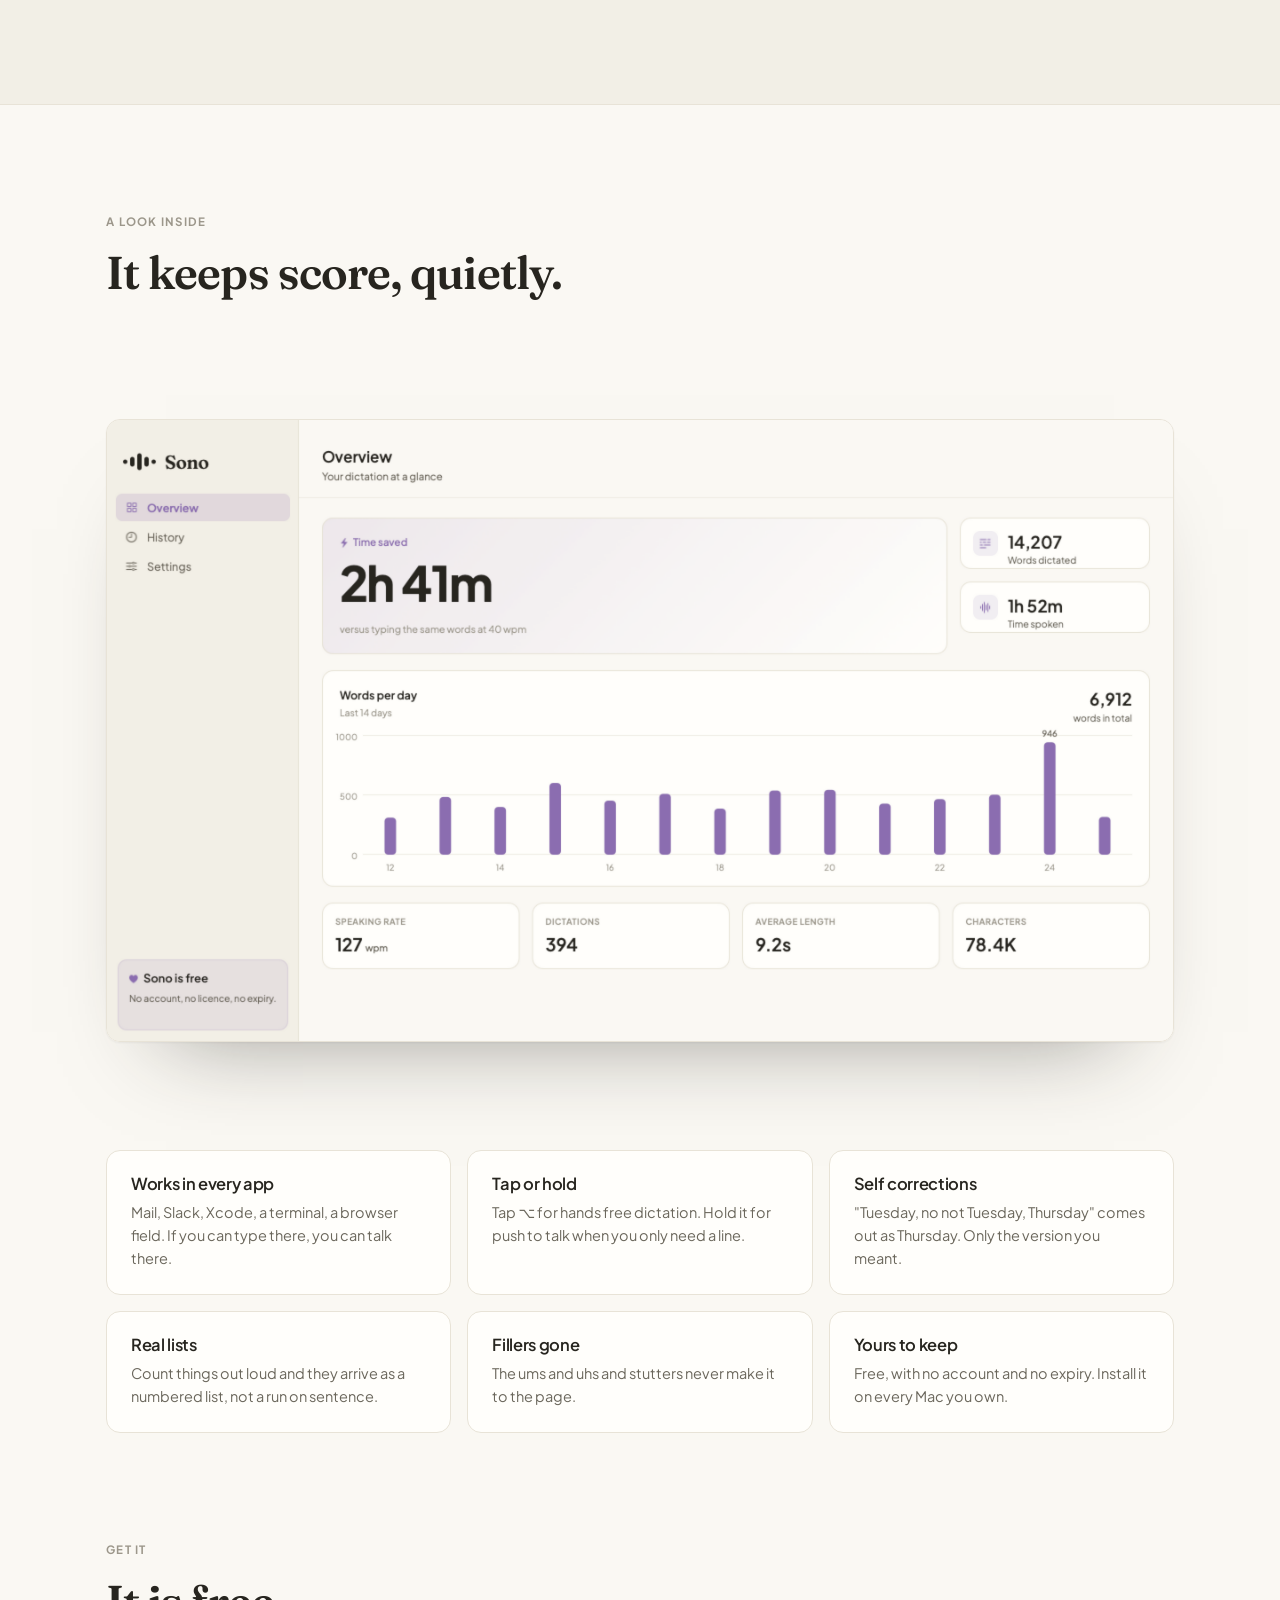
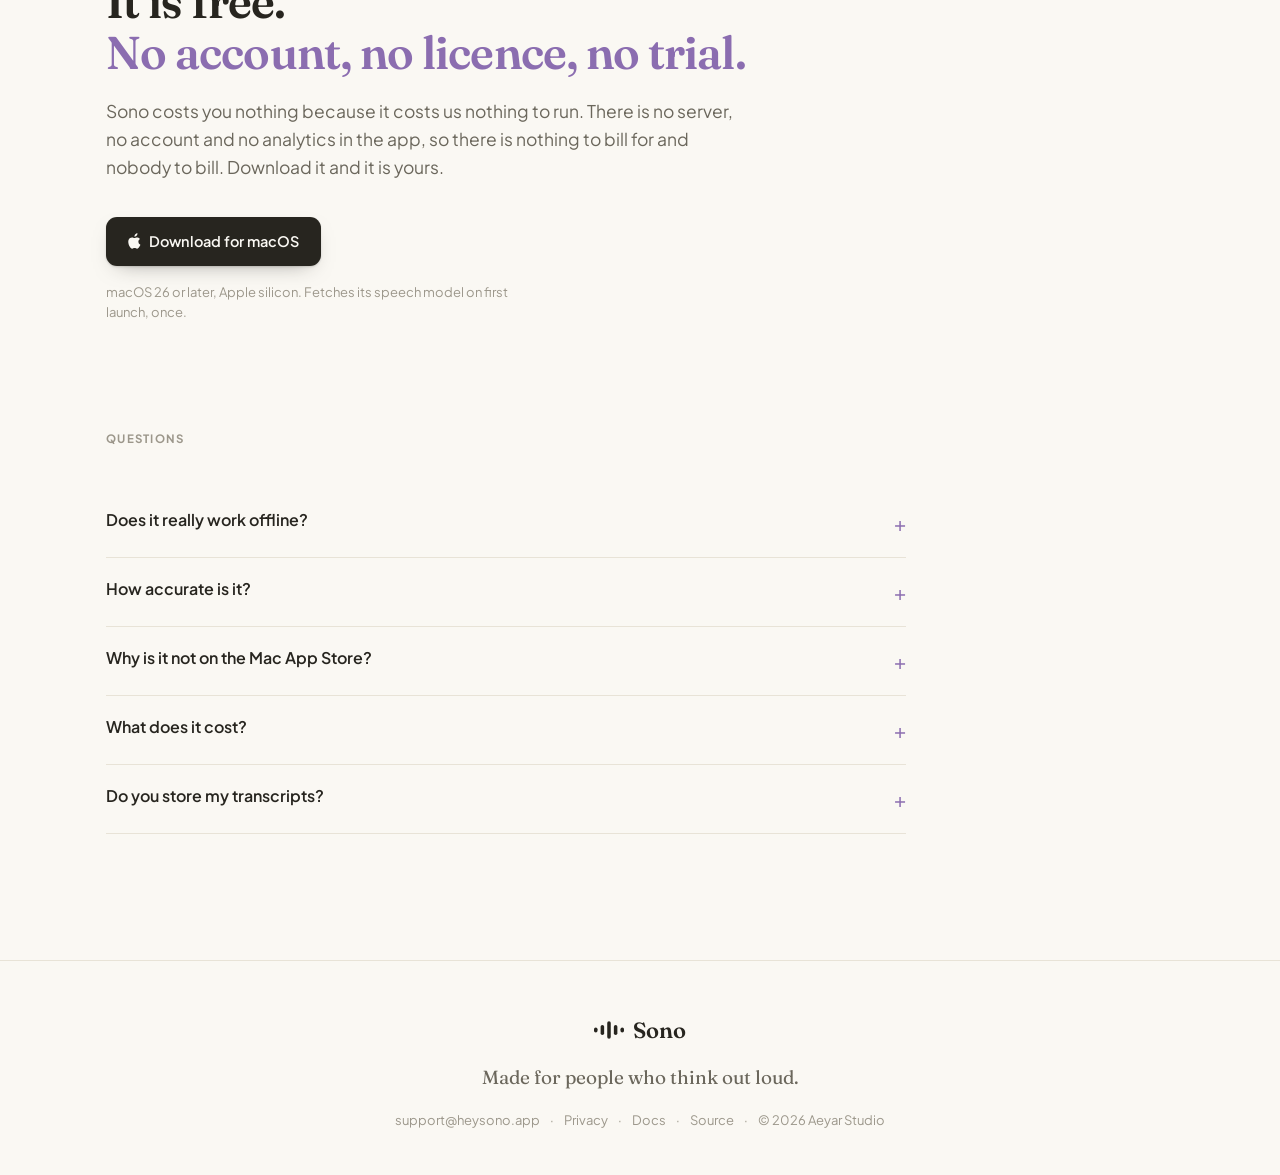
==== commit 8548663f: "1.1.1: drop the download percentage, it was always wrong Choosing the local model showed "Downloadin" ====
--- a/Web/index.html
+++ b/Web/index.html
@@ -39,7 +39,7 @@
         <path fill="currentColor" d="M12 .297c-6.63 0-12 5.373-12 12 0 5.303 3.438 9.8 8.205 11.385.6.113.82-.258.82-.577 0-.285-.01-1.04-.015-2.04-3.338.724-4.042-1.61-4.042-1.61C4.422 18.07 3.633 17.7 3.633 17.7c-1.087-.744.084-.729.084-.729 1.205.084 1.838 1.236 1.838 1.236 1.07 1.835 2.809 1.305 3.495.998.108-.776.417-1.305.76-1.605-2.665-.3-5.466-1.332-5.466-5.93 0-1.31.465-2.38 1.235-3.22-.135-.303-.54-1.523.105-3.176 0 0 1.005-.322 3.3 1.23.96-.267 1.98-.399 3-.405 1.02.006 2.04.138 3 .405 2.28-1.552 3.285-1.23 3.285-1.23.645 1.653.24 2.873.12 3.176.765.84 1.23 1.91 1.23 3.22 0 4.61-2.805 5.625-5.475 5.92.42.36.81 1.096.81 2.22 0 1.606-.015 2.896-.015 3.286 0 .315.21.69.825.57C20.565 22.092 24 17.592 24 12.297c0-6.627-5.373-12-12-12" />
       </svg>
     </a>
-    <a class="btn btn-solid btn-sm" href="/releases/Sono-1.1.dmg" download>Download</a>
+    <a class="btn btn-solid btn-sm" href="/releases/Sono-1.1.1.dmg" download>Download</a>
   </nav>
 </header>
 
@@ -60,7 +60,7 @@
     </p>
 
     <div class="cta reveal">
-      <a class="btn btn-solid" href="/releases/Sono-1.1.dmg" download>
+      <a class="btn btn-solid" href="/releases/Sono-1.1.1.dmg" download>
         <!-- viewBox cropped to the mark's own ink, so it fills the box it is
              given instead of floating in 24x24 of padding. -->
         <svg class="btn-apple" viewBox="5.2 2.6 14.5 18.3" aria-hidden="true">
@@ -281,7 +281,7 @@
       bill for and nobody to bill. Download it and it is yours.
     </p>
     <div class="get reveal">
-      <a class="btn btn-solid" href="/releases/Sono-1.1.dmg" download>
+      <a class="btn btn-solid" href="/releases/Sono-1.1.1.dmg" download>
         <svg class="btn-apple" viewBox="5.2 2.6 14.5 18.3" aria-hidden="true">
           <path d="M17.05 12.54c-.02-2.14 1.75-3.17 1.83-3.22-1-1.46-2.55-1.66-3.1-1.68-1.32-.13-2.58.77-3.25.77-.68 0-1.71-.75-2.81-.73-1.45.02-2.78.84-3.52 2.13-1.5 2.6-.38 6.45 1.08 8.56.72 1.03 1.57 2.18 2.69 2.14 1.08-.04 1.49-.7 2.79-.7 1.3 0 1.67.7 2.8.68 1.16-.02 1.9-1.05 2.61-2.09.82-1.19 1.16-2.34 1.18-2.4-.03-.01-2.26-.87-2.28-3.45z" />
           <path d="M15.16 5.6c.59-.72.99-1.72.88-2.72-.86.03-1.9.57-2.51 1.29-.55.63-1.02 1.65-.89 2.62.96.08 1.93-.48 2.52-1.19z" />
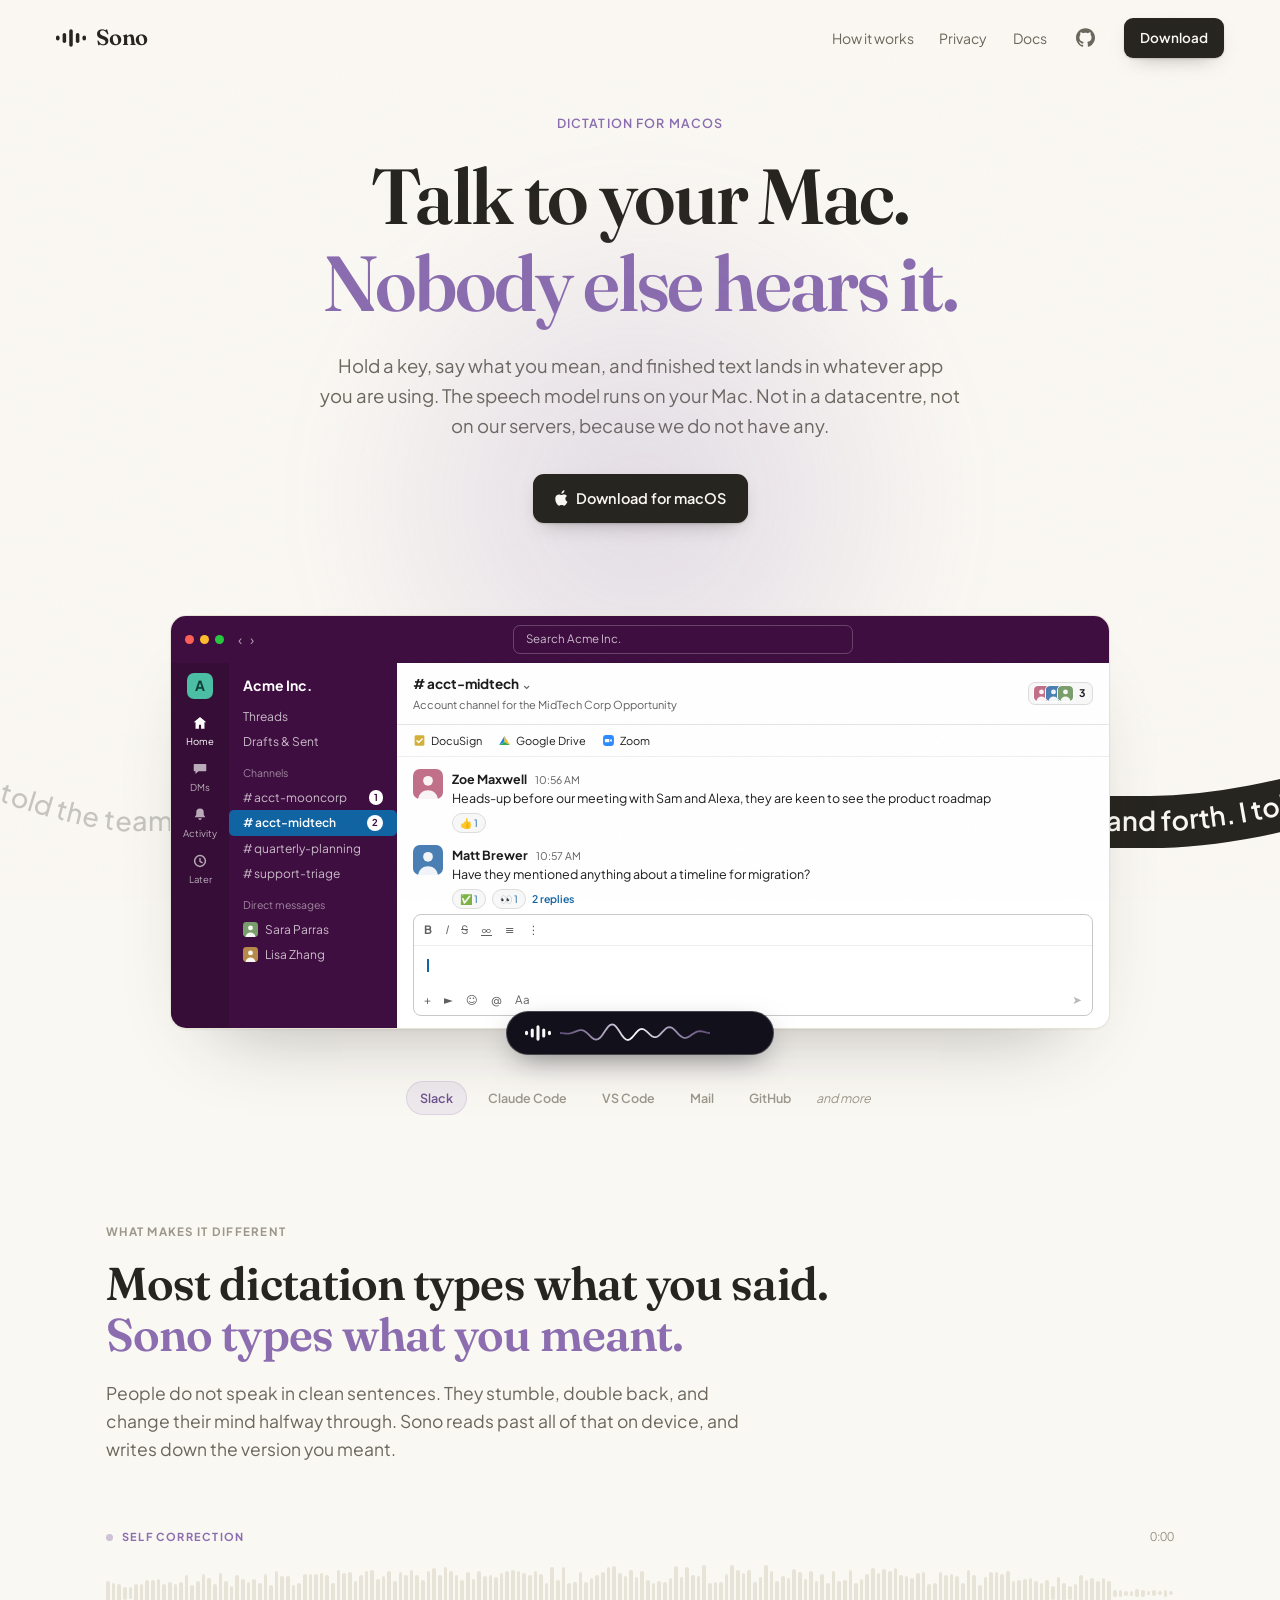
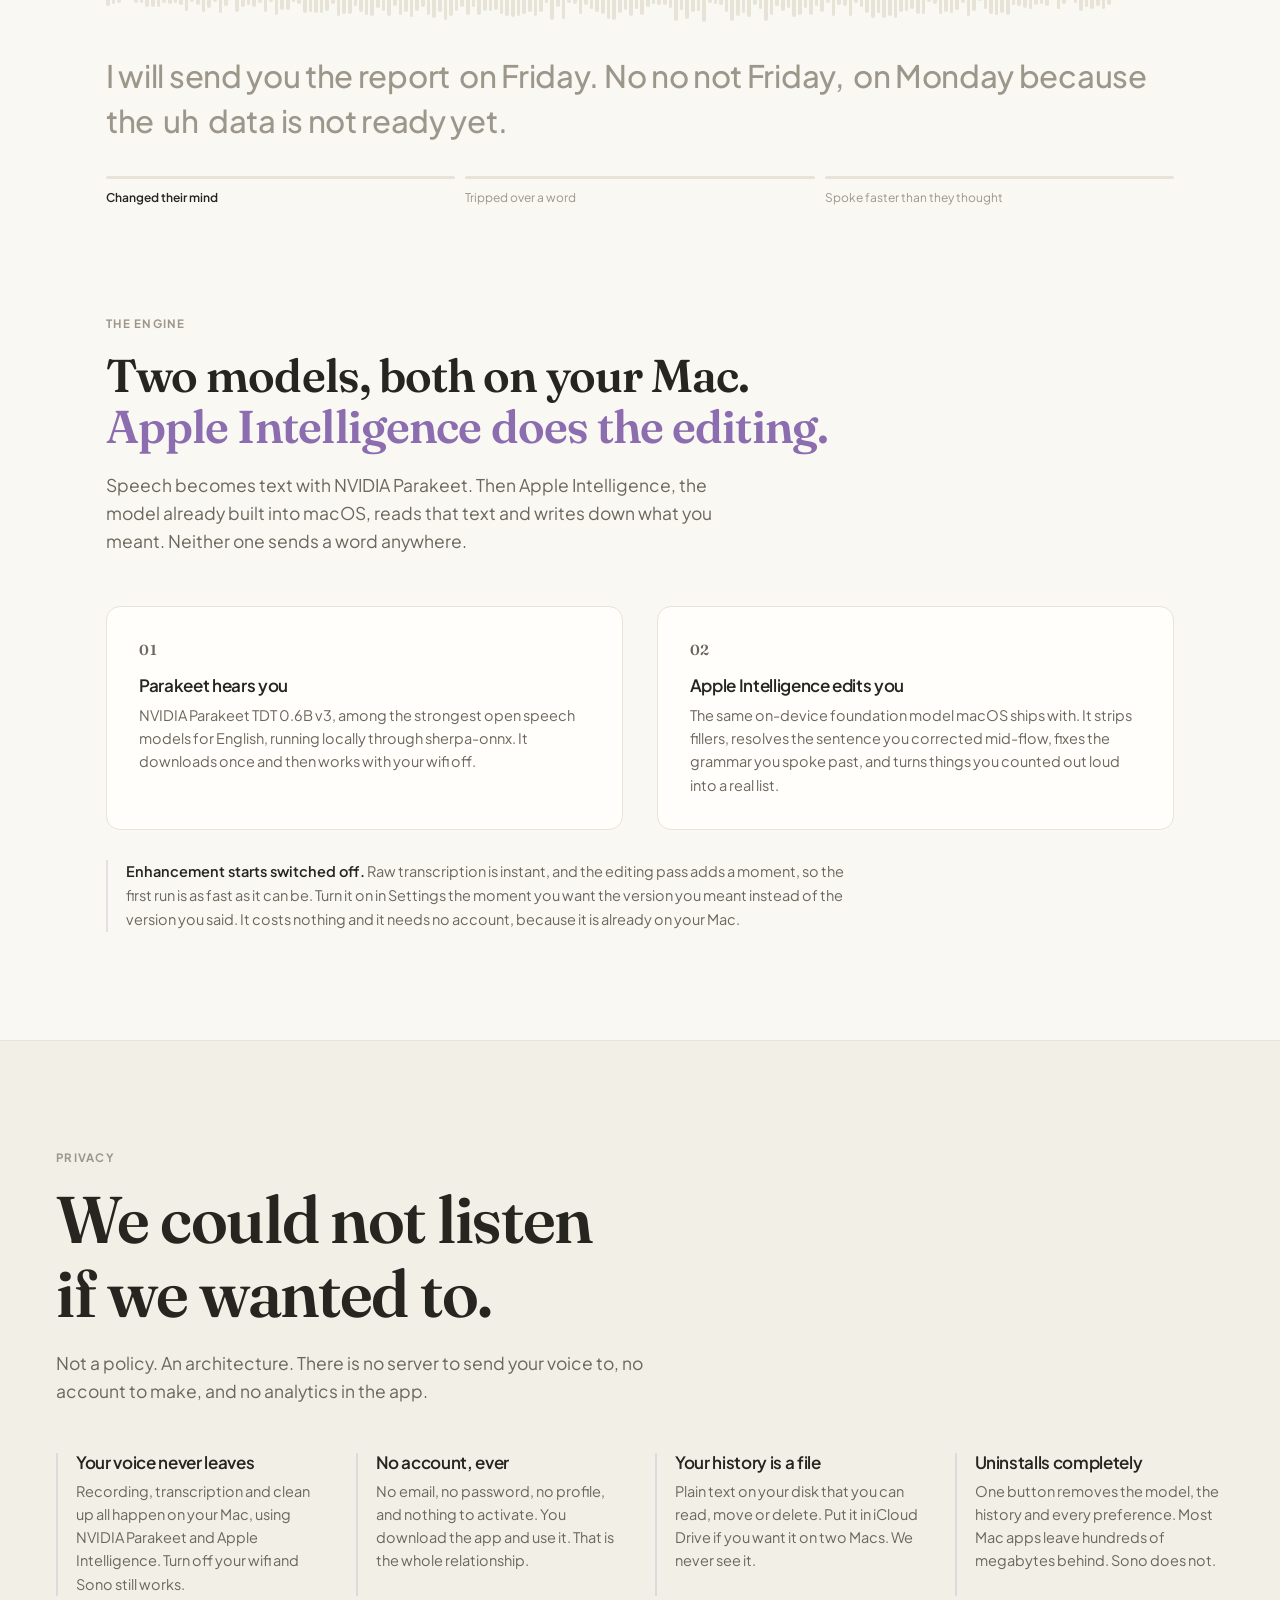
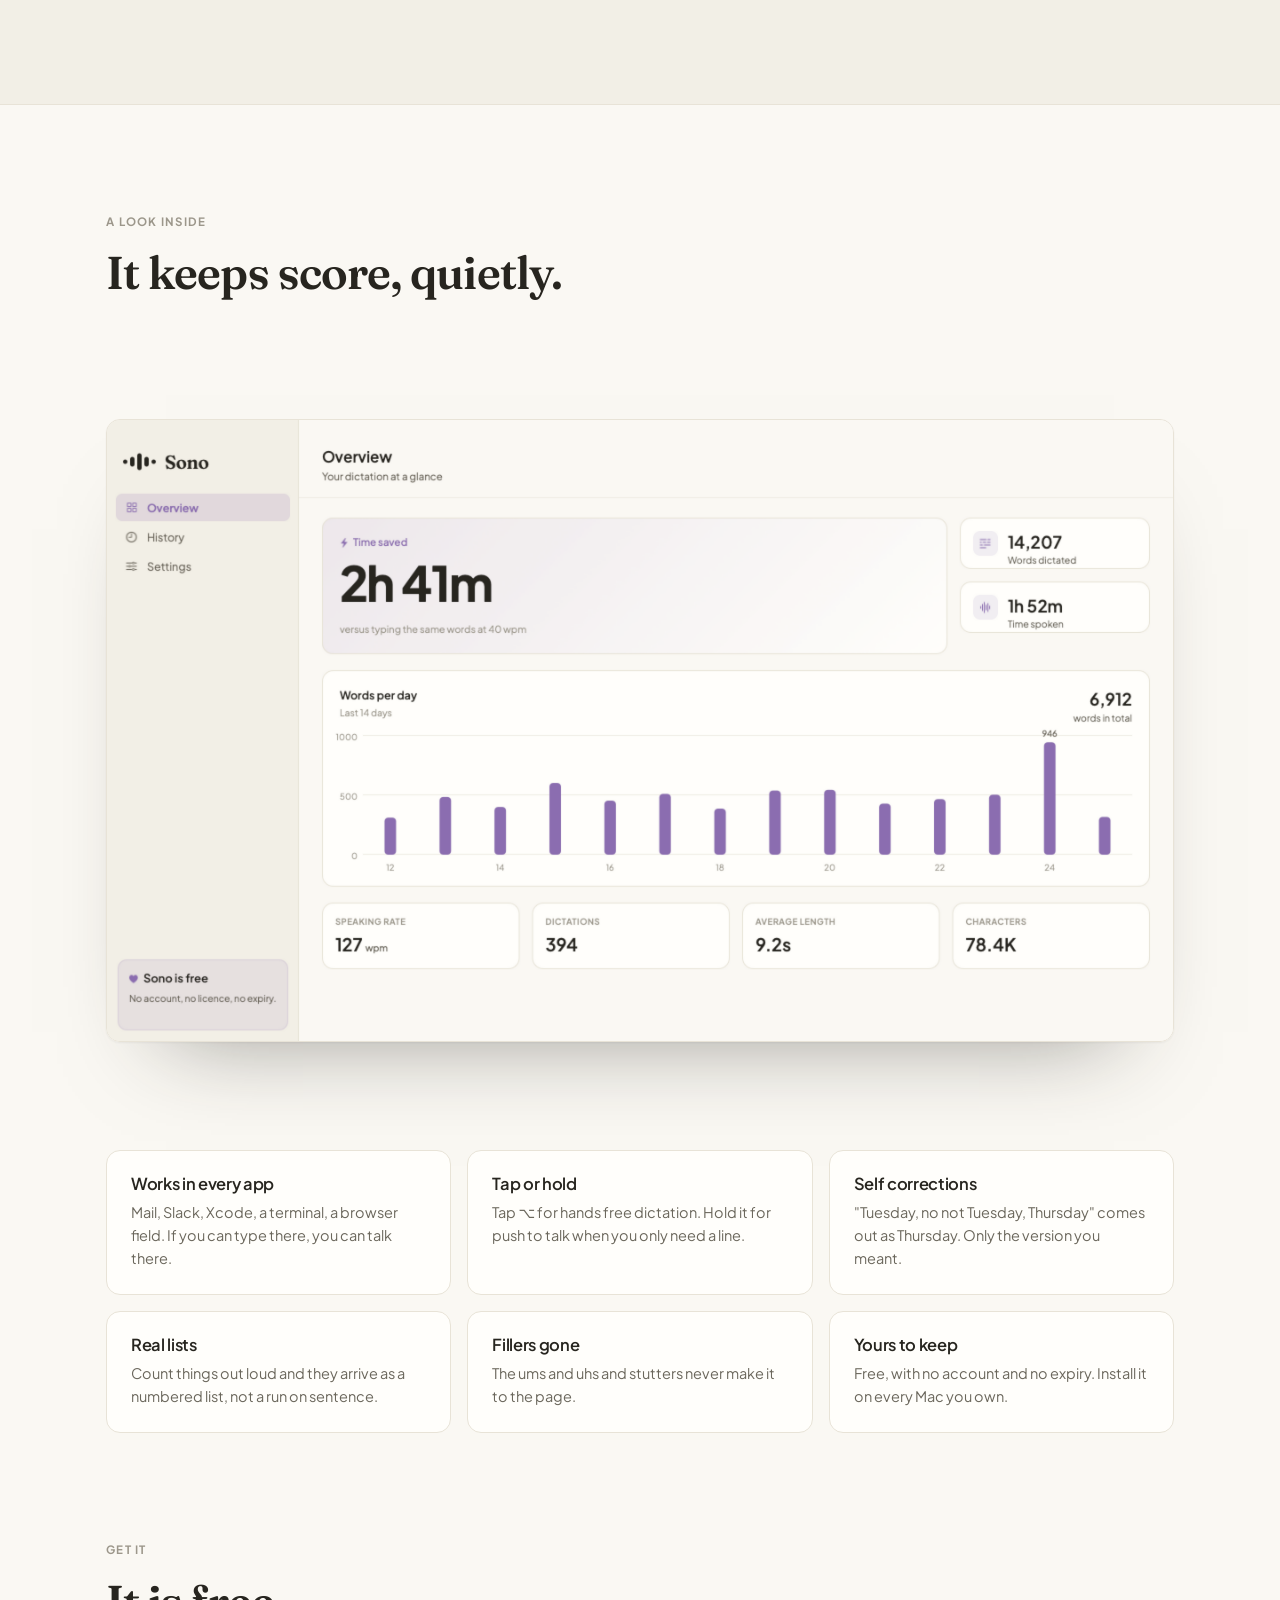
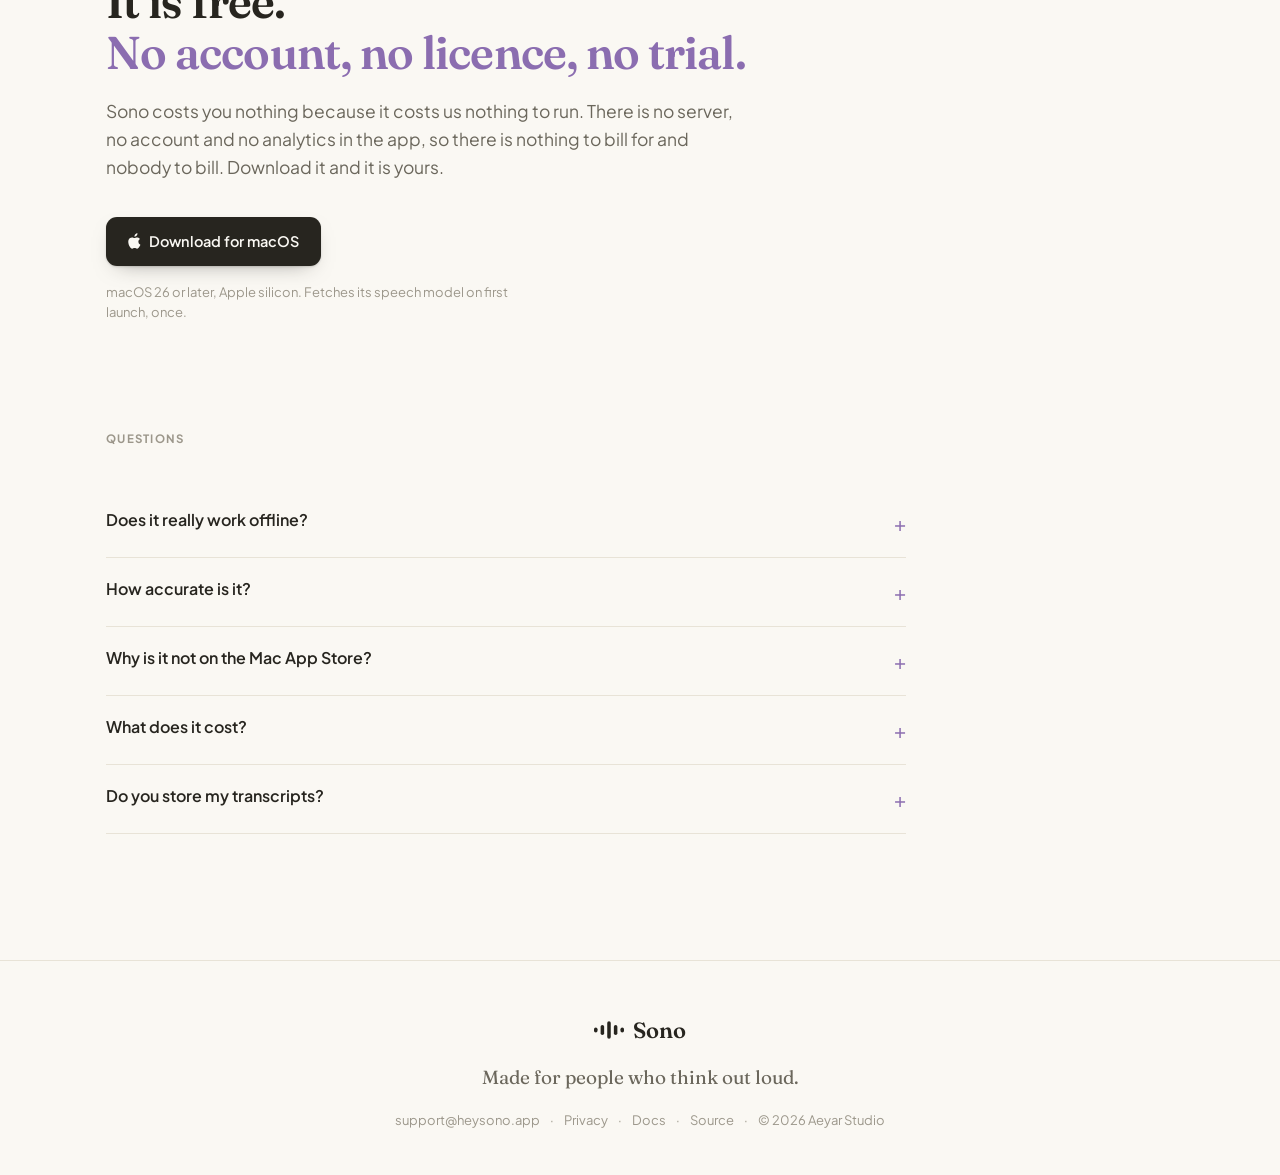
==== commit 27b15e4f: "1.2: a download you can watch, and switches that follow the theme The local model now comes from Son" ====
--- a/Web/index.html
+++ b/Web/index.html
@@ -39,7 +39,7 @@
         <path fill="currentColor" d="M12 .297c-6.63 0-12 5.373-12 12 0 5.303 3.438 9.8 8.205 11.385.6.113.82-.258.82-.577 0-.285-.01-1.04-.015-2.04-3.338.724-4.042-1.61-4.042-1.61C4.422 18.07 3.633 17.7 3.633 17.7c-1.087-.744.084-.729.084-.729 1.205.084 1.838 1.236 1.838 1.236 1.07 1.835 2.809 1.305 3.495.998.108-.776.417-1.305.76-1.605-2.665-.3-5.466-1.332-5.466-5.93 0-1.31.465-2.38 1.235-3.22-.135-.303-.54-1.523.105-3.176 0 0 1.005-.322 3.3 1.23.96-.267 1.98-.399 3-.405 1.02.006 2.04.138 3 .405 2.28-1.552 3.285-1.23 3.285-1.23.645 1.653.24 2.873.12 3.176.765.84 1.23 1.91 1.23 3.22 0 4.61-2.805 5.625-5.475 5.92.42.36.81 1.096.81 2.22 0 1.606-.015 2.896-.015 3.286 0 .315.21.69.825.57C20.565 22.092 24 17.592 24 12.297c0-6.627-5.373-12-12-12" />
       </svg>
     </a>
-    <a class="btn btn-solid btn-sm" href="/releases/Sono-1.1.1.dmg" download>Download</a>
+    <a class="btn btn-solid btn-sm" href="/releases/Sono-1.2.dmg" download>Download</a>
   </nav>
 </header>
 
@@ -60,7 +60,7 @@
     </p>
 
     <div class="cta reveal">
-      <a class="btn btn-solid" href="/releases/Sono-1.1.1.dmg" download>
+      <a class="btn btn-solid" href="/releases/Sono-1.2.dmg" download>
         <!-- viewBox cropped to the mark's own ink, so it fills the box it is
              given instead of floating in 24x24 of padding. -->
         <svg class="btn-apple" viewBox="5.2 2.6 14.5 18.3" aria-hidden="true">
@@ -281,7 +281,7 @@
       bill for and nobody to bill. Download it and it is yours.
     </p>
     <div class="get reveal">
-      <a class="btn btn-solid" href="/releases/Sono-1.1.1.dmg" download>
+      <a class="btn btn-solid" href="/releases/Sono-1.2.dmg" download>
         <svg class="btn-apple" viewBox="5.2 2.6 14.5 18.3" aria-hidden="true">
           <path d="M17.05 12.54c-.02-2.14 1.75-3.17 1.83-3.22-1-1.46-2.55-1.66-3.1-1.68-1.32-.13-2.58.77-3.25.77-.68 0-1.71-.75-2.81-.73-1.45.02-2.78.84-3.52 2.13-1.5 2.6-.38 6.45 1.08 8.56.72 1.03 1.57 2.18 2.69 2.14 1.08-.04 1.49-.7 2.79-.7 1.3 0 1.67.7 2.8.68 1.16-.02 1.9-1.05 2.61-2.09.82-1.19 1.16-2.34 1.18-2.4-.03-.01-2.26-.87-2.28-3.45z" />
           <path d="M15.16 5.6c.59-.72.99-1.72.88-2.72-.86.03-1.9.57-2.51 1.29-.55.63-1.02 1.65-.89 2.62.96.08 1.93-.48 2.52-1.19z" />
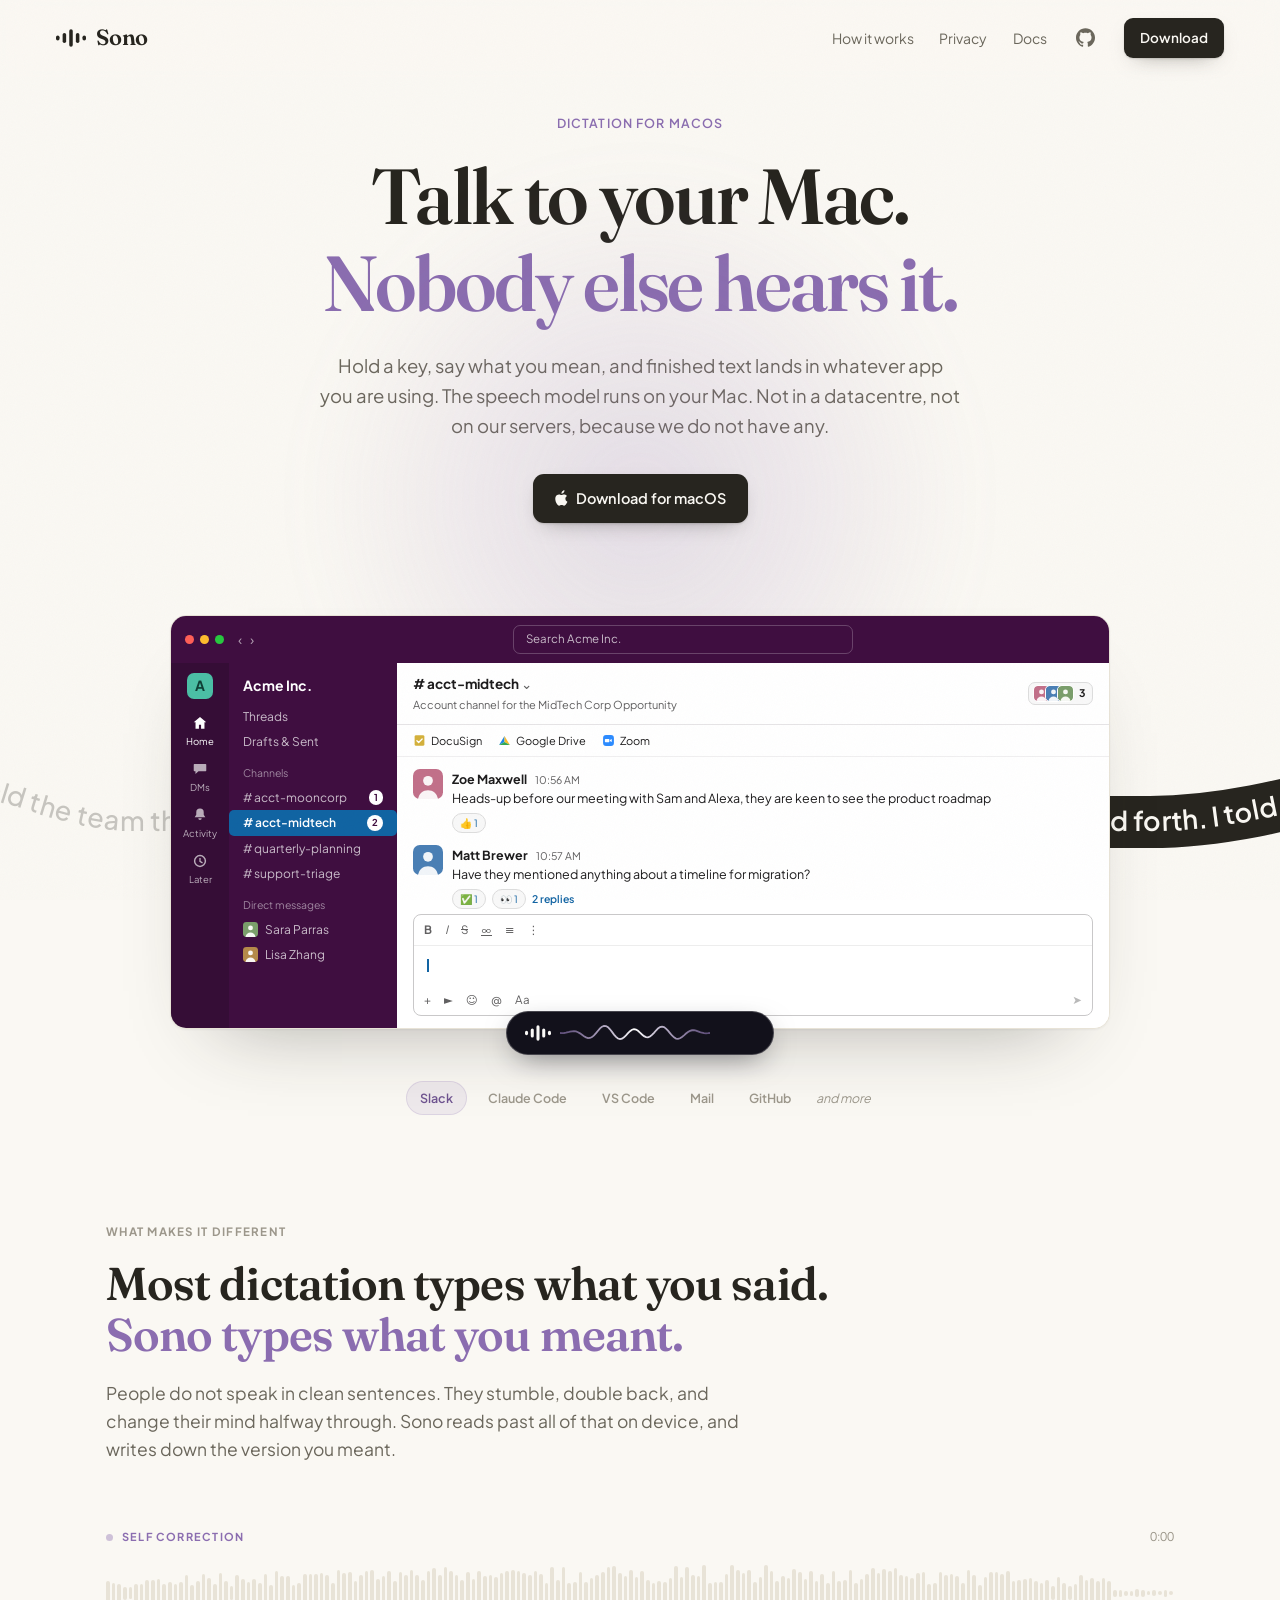
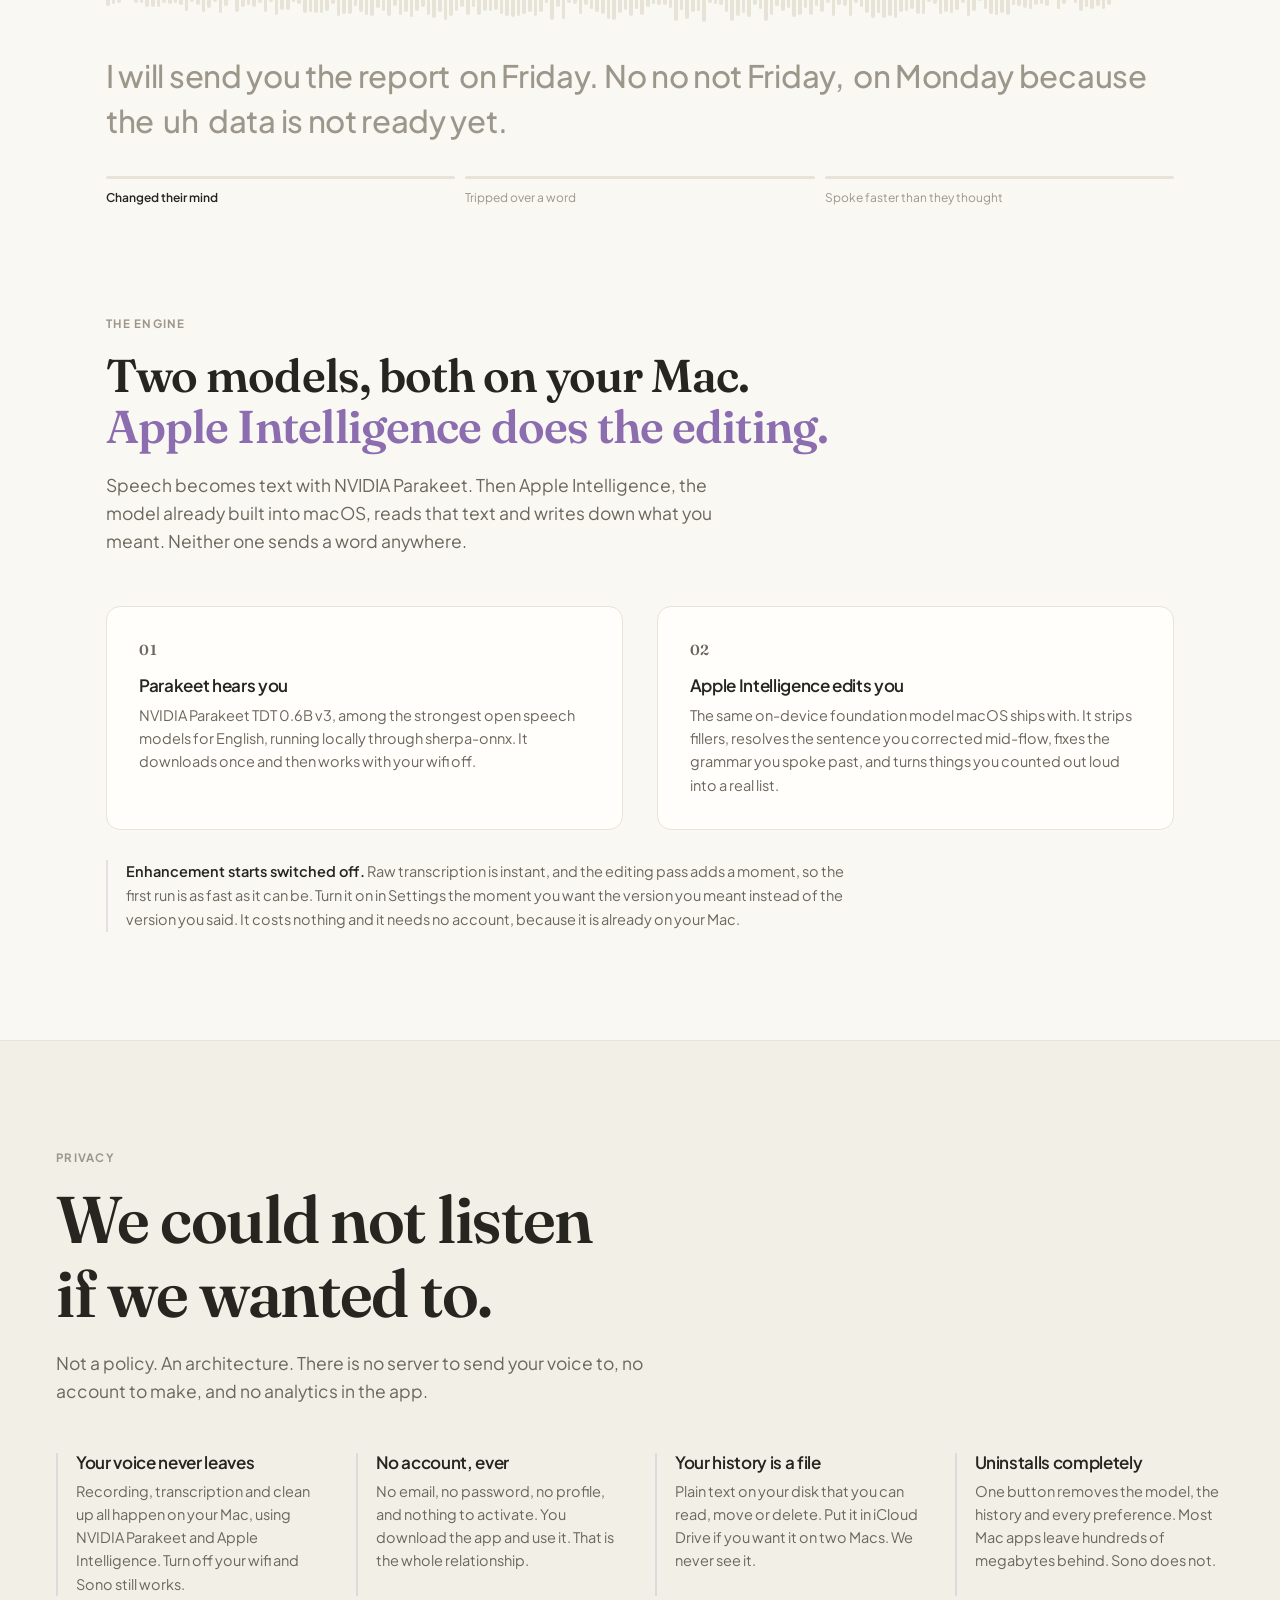
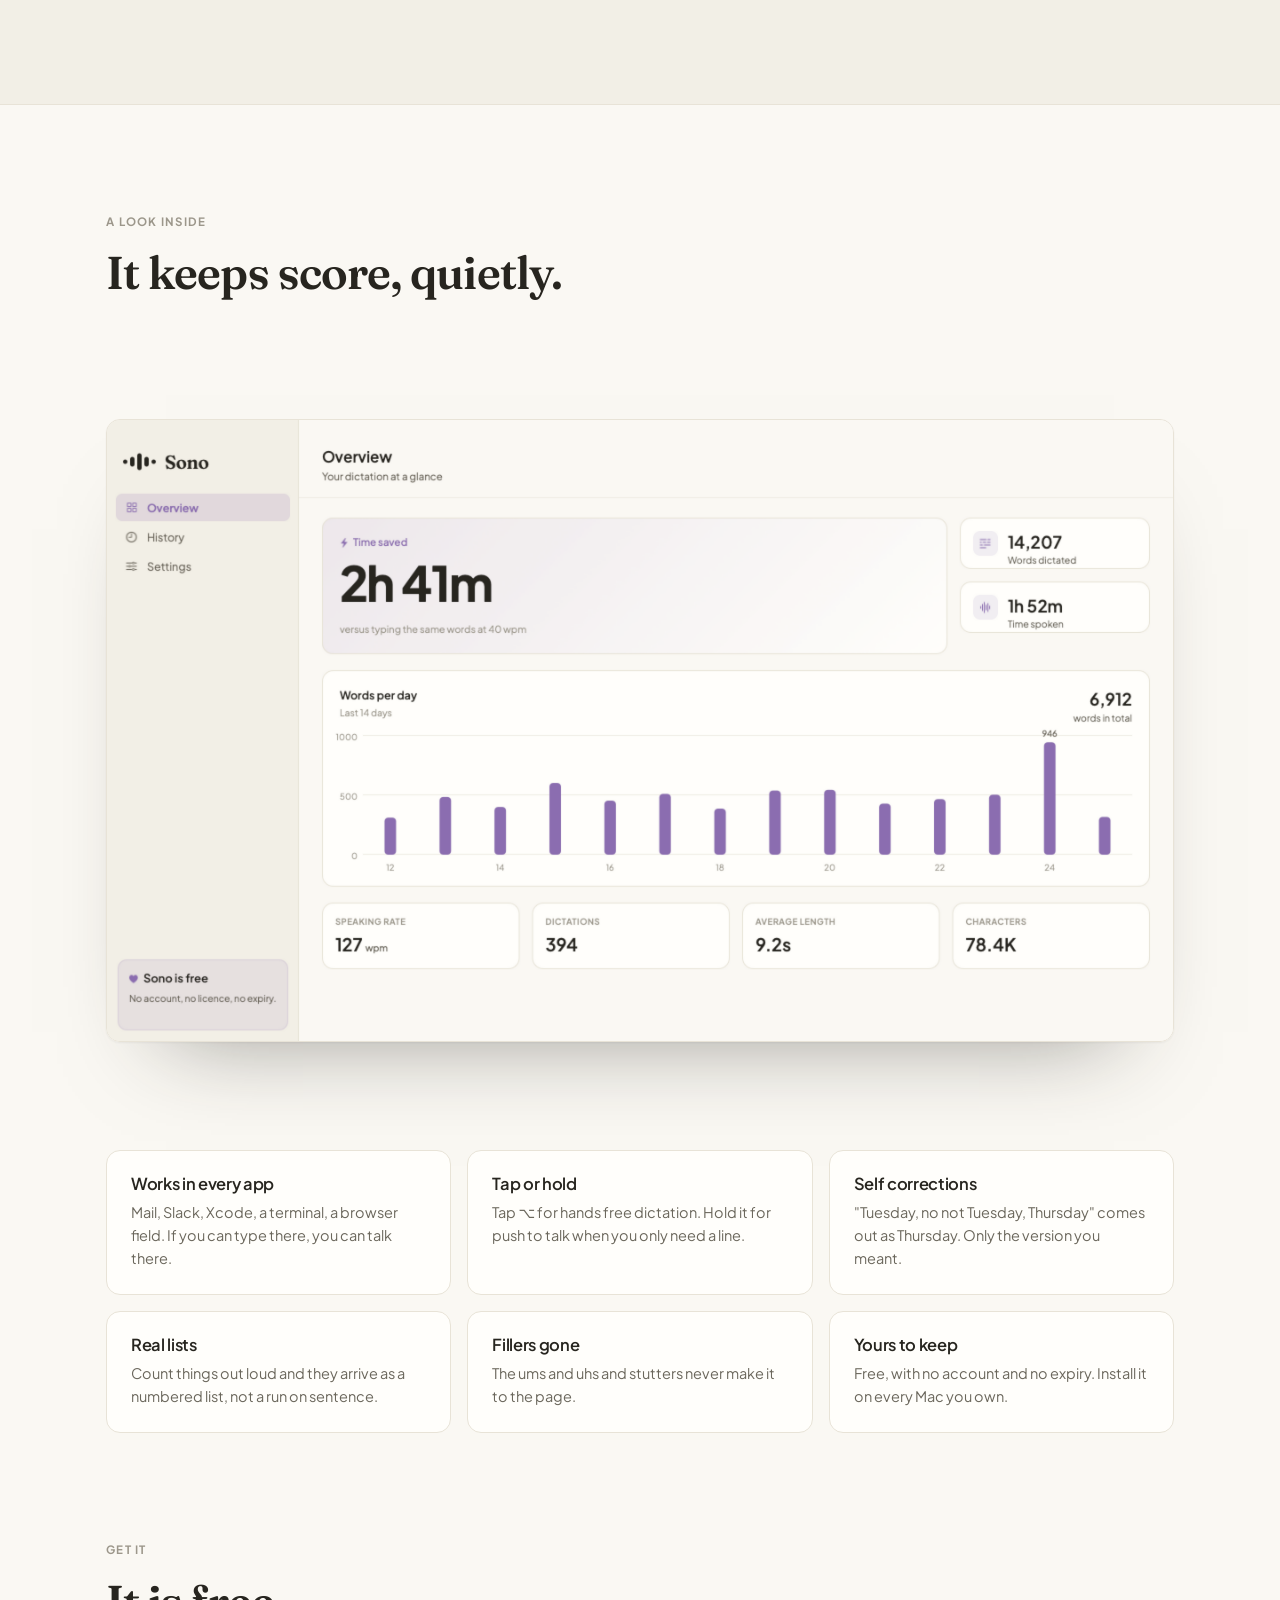
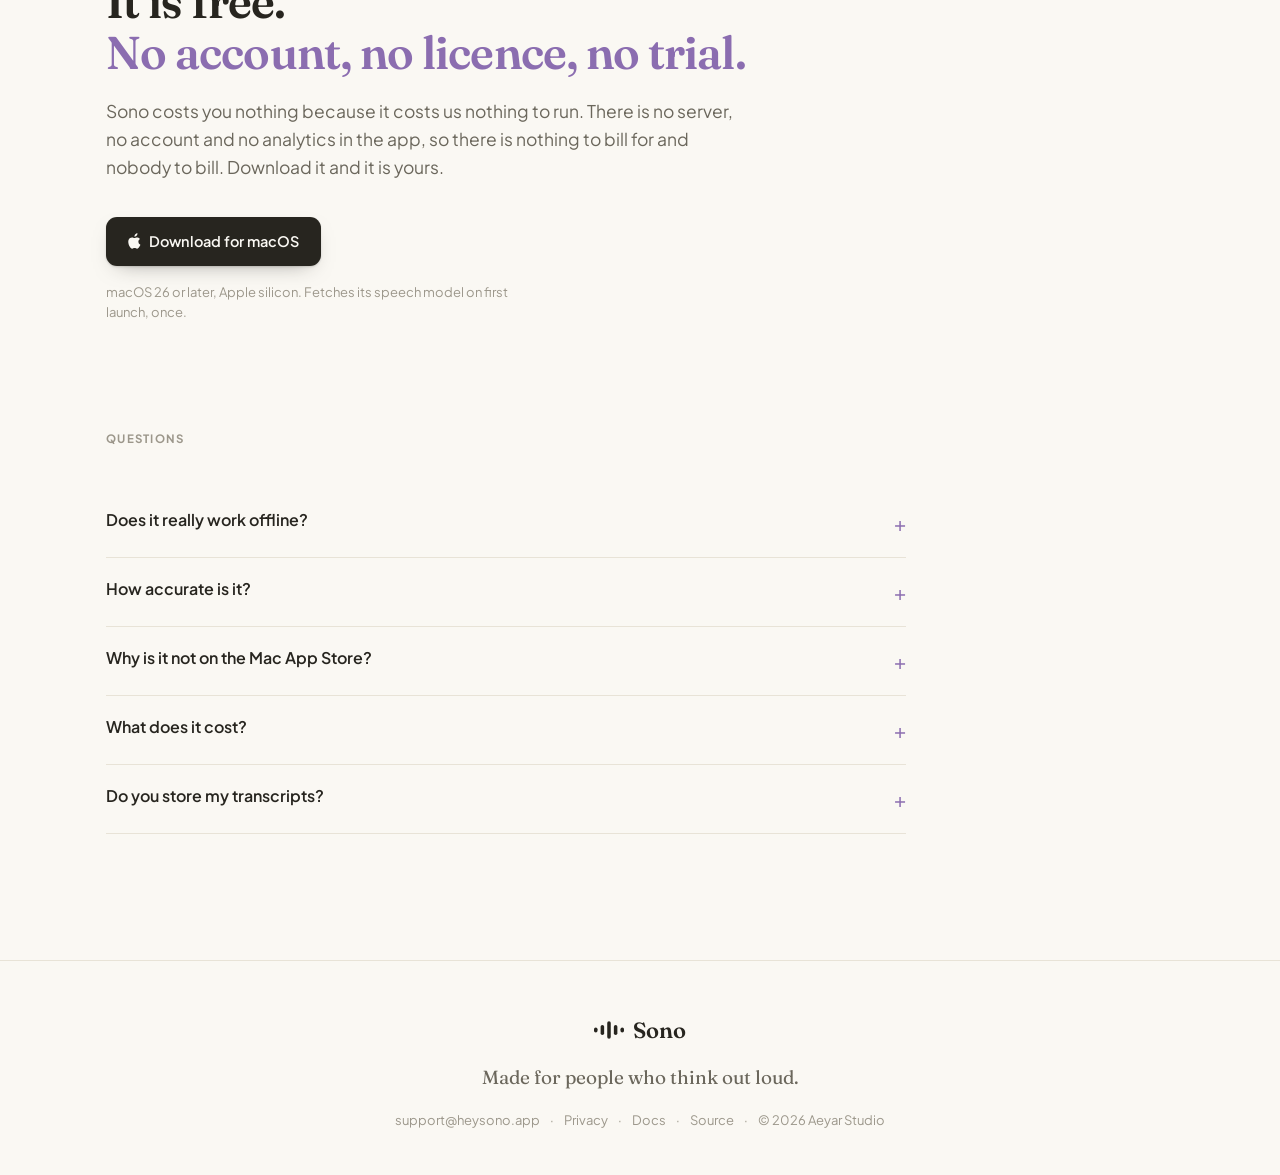
==== commit 65e8bd76: "1.3: Sono can start itself Adds the Startup setting contributed in #1 by Sarvesh Patil, the first ou" ====
--- a/Web/index.html
+++ b/Web/index.html
@@ -39,7 +39,7 @@
         <path fill="currentColor" d="M12 .297c-6.63 0-12 5.373-12 12 0 5.303 3.438 9.8 8.205 11.385.6.113.82-.258.82-.577 0-.285-.01-1.04-.015-2.04-3.338.724-4.042-1.61-4.042-1.61C4.422 18.07 3.633 17.7 3.633 17.7c-1.087-.744.084-.729.084-.729 1.205.084 1.838 1.236 1.838 1.236 1.07 1.835 2.809 1.305 3.495.998.108-.776.417-1.305.76-1.605-2.665-.3-5.466-1.332-5.466-5.93 0-1.31.465-2.38 1.235-3.22-.135-.303-.54-1.523.105-3.176 0 0 1.005-.322 3.3 1.23.96-.267 1.98-.399 3-.405 1.02.006 2.04.138 3 .405 2.28-1.552 3.285-1.23 3.285-1.23.645 1.653.24 2.873.12 3.176.765.84 1.23 1.91 1.23 3.22 0 4.61-2.805 5.625-5.475 5.92.42.36.81 1.096.81 2.22 0 1.606-.015 2.896-.015 3.286 0 .315.21.69.825.57C20.565 22.092 24 17.592 24 12.297c0-6.627-5.373-12-12-12" />
       </svg>
     </a>
-    <a class="btn btn-solid btn-sm" href="/releases/Sono-1.2.dmg" download>Download</a>
+    <a class="btn btn-solid btn-sm" href="/releases/Sono-1.3.dmg" download>Download</a>
   </nav>
 </header>
 
@@ -60,7 +60,7 @@
     </p>
 
     <div class="cta reveal">
-      <a class="btn btn-solid" href="/releases/Sono-1.2.dmg" download>
+      <a class="btn btn-solid" href="/releases/Sono-1.3.dmg" download>
         <!-- viewBox cropped to the mark's own ink, so it fills the box it is
              given instead of floating in 24x24 of padding. -->
         <svg class="btn-apple" viewBox="5.2 2.6 14.5 18.3" aria-hidden="true">
@@ -281,7 +281,7 @@
       bill for and nobody to bill. Download it and it is yours.
     </p>
     <div class="get reveal">
-      <a class="btn btn-solid" href="/releases/Sono-1.2.dmg" download>
+      <a class="btn btn-solid" href="/releases/Sono-1.3.dmg" download>
         <svg class="btn-apple" viewBox="5.2 2.6 14.5 18.3" aria-hidden="true">
           <path d="M17.05 12.54c-.02-2.14 1.75-3.17 1.83-3.22-1-1.46-2.55-1.66-3.1-1.68-1.32-.13-2.58.77-3.25.77-.68 0-1.71-.75-2.81-.73-1.45.02-2.78.84-3.52 2.13-1.5 2.6-.38 6.45 1.08 8.56.72 1.03 1.57 2.18 2.69 2.14 1.08-.04 1.49-.7 2.79-.7 1.3 0 1.67.7 2.8.68 1.16-.02 1.9-1.05 2.61-2.09.82-1.19 1.16-2.34 1.18-2.4-.03-.01-2.26-.87-2.28-3.45z" />
           <path d="M15.16 5.6c.59-.72.99-1.72.88-2.72-.86.03-1.9.57-2.51 1.29-.55.63-1.02 1.65-.89 2.62.96.08 1.93-.48 2.52-1.19z" />
